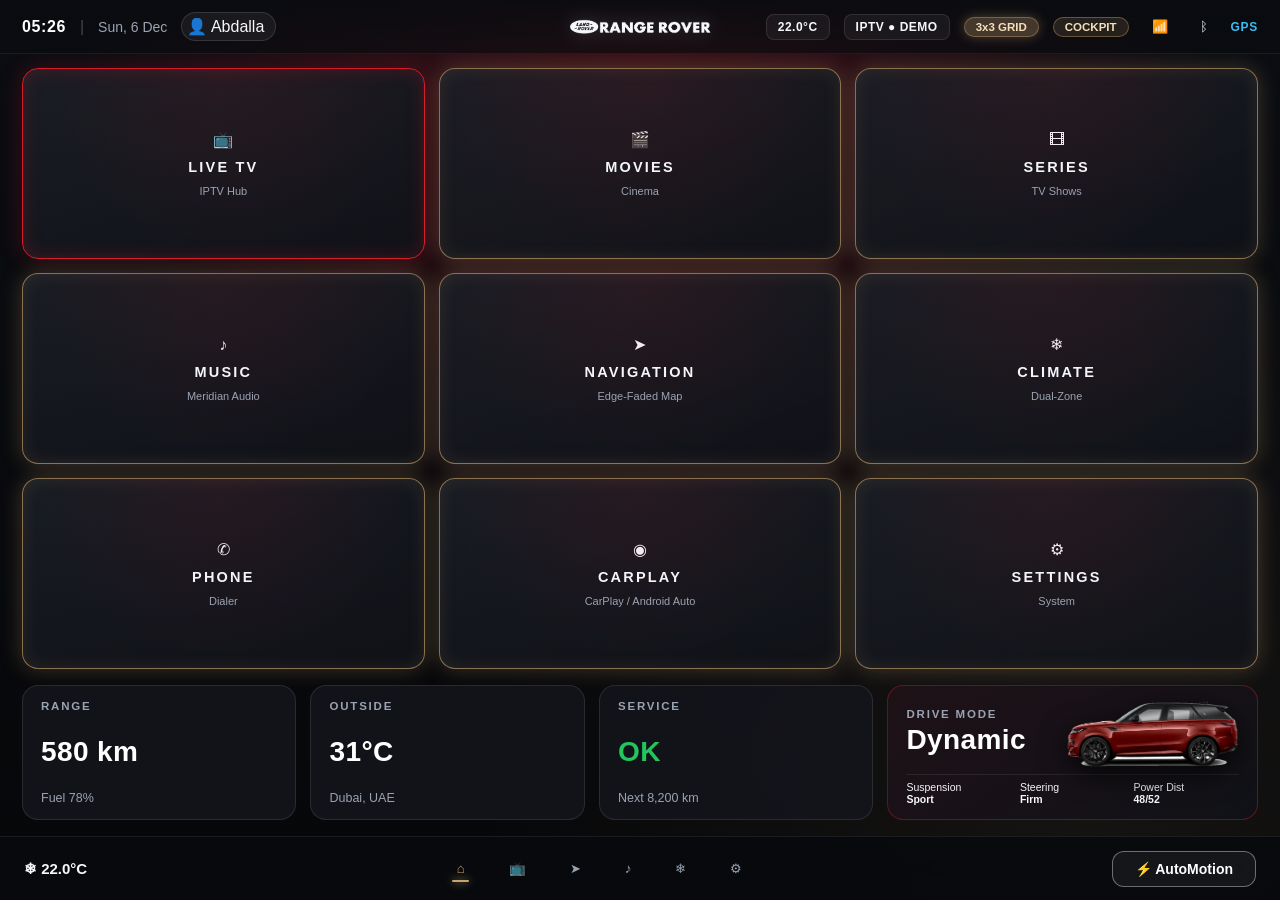
==== index.html @ dd63ff43 "Range Rover Pivi Pro Launcher v1.0.0" ====
<!DOCTYPE html>
<html lang="en"><head>
<meta charset="utf-8"><meta name="viewport" content="width=device-width,initial-scale=1,maximum-scale=1,user-scalable=no,viewport-fit=cover">
<meta name="google" content="notranslate"><title>Range Rover Pivi Pro</title>
<link rel="stylesheet" href="libs/leaflet.css"><link rel="stylesheet" href="styles.css">
<style>
.seat-wrap{position:relative;width:200px;height:240px;margin:auto}.seat-zone{position:absolute;border-radius:14px;background:rgba(255,255,255,.06);border:1px solid rgba(255,255,255,.15);cursor:pointer;transition:.3s}
.seat-zone.on{background:var(--accent-soft);box-shadow:0 0 18px var(--accent-glow);animation:pulse 1.2s infinite}@keyframes pulse{50%{opacity:.55}}
.susp-car{transition:transform 1.2s cubic-bezier(.3,1.4,.5,1)}.flow-line{stroke-dasharray:8 6;animation:flow 1s linear infinite}@keyframes flow{to{stroke-dashoffset:-28}}
.toast{position:fixed;left:50%;top:64px;transform:translateX(-50%);background:var(--bg-panel);border:1px solid var(--accent);padding:10px 18px;border-radius:14px;z-index:99;opacity:0;transition:.3s;pointer-events:none}.toast.show{opacity:1}
.app-grid{display:grid;grid-template-columns:repeat(auto-fill,minmax(84px,1fr));gap:10px}.mini-row{display:flex;gap:10px;flex-wrap:wrap;margin:10px 0}
.floor{display:grid;grid-template-columns:1fr 1fr;gap:6px}.floor div{border:1px solid var(--glass-border);border-radius:10px;padding:10px;font-size:13px}
.leaflet-tile-pane{filter:invert(1) hue-rotate(180deg) brightness(.85) contrast(.9) saturate(.4)}#speedo{width:100%;max-width:230px;height:auto;display:block;margin:auto}#rpm{width:120px;height:120px;display:block;margin:6px auto}
</style></head>
<body class="layout-grid" translate="no">
<div class="pivi-shell">
 <header class="top-statusbar">
  <div class="status-left"><span class="status-clock" id="clock">--:--</span><span class="status-divider">|</span><span class="status-date" id="date"></span><span class="driver-pill">👤 Abdalla</span></div>
  <div class="status-center-brand" id="brandSwitch" title="Tap to switch logo"><img class="brand-wordmark-img" id="brandImg" src="assets/range-rover-wordmark.png" alt="Range Rover"></div>
  <div class="status-right">
   <span class="status-chip" id="cabinTemp">22.0°C</span><span class="status-chip" id="iptvPill">IPTV ● DEMO</span>
   <button class="cmd-pill-btn active" data-layout="grid">3x3 GRID</button><button class="cmd-pill-btn" data-layout="cockpit">COCKPIT</button>
   <button class="status-icon-btn" id="sbWifi" title="Wi-Fi">📶</button><button class="status-icon-btn" id="sbBt" title="Bluetooth">ᛒ</button><span class="gps-badge">GPS</span>
  </div>
 </header>
 <div class="main-workspace">
  <nav class="cockpit-sidebar">
   <button class="side-nav-btn active" data-go="home">⌂<br>Home</button><button class="side-nav-btn" data-go="iptv">📺<br>Live TV</button><button class="side-nav-btn" data-go="movies">🎬<br>Movies</button><button class="side-nav-btn" data-go="series">🎞<br>Series</button><button class="side-nav-btn" data-go="music">♪<br>Music</button><button class="side-nav-btn" data-go="nav">➤<br>Navigate</button><button class="side-nav-btn" data-go="vehicle">❄<br>Vehicle</button><button class="side-nav-btn" data-go="connectivity">⇄<br>Connect</button><button class="side-nav-btn" data-go="settings">⚙<br>Settings</button>
  </nav>
  <main class="screen-stage">
<!-- HOME -->
<section class="pivi-screen active" id="screen-home">
 <div class="home-grid-3x3">
  <div class="pivi-tile tile-glow tile-crimson-glow" data-go="iptv"><div class="tile-icon">📺</div><div class="tile-label">LIVE TV</div><div class="tile-sub">IPTV Hub</div></div>
  <div class="pivi-tile tile-glow" data-go="movies"><div class="tile-icon">🎬</div><div class="tile-label">MOVIES</div><div class="tile-sub">Cinema</div></div>
  <div class="pivi-tile tile-glow" data-go="series"><div class="tile-icon">🎞</div><div class="tile-label">SERIES</div><div class="tile-sub">TV Shows</div></div>
  <div class="pivi-tile tile-glow" data-go="music"><div class="tile-icon">♪</div><div class="tile-label">MUSIC</div><div class="tile-sub">Meridian Audio</div></div>
  <div class="pivi-tile tile-glow" data-go="nav"><div class="tile-icon">➤</div><div class="tile-label">NAVIGATION</div><div class="tile-sub">Edge-Faded Map</div></div>
  <div class="pivi-tile tile-glow" data-go="vehicle"><div class="tile-icon">❄</div><div class="tile-label">CLIMATE</div><div class="tile-sub">Dual-Zone</div></div>
  <div class="pivi-tile tile-glow" data-act="dialer"><div class="tile-icon">✆</div><div class="tile-label">PHONE</div><div class="tile-sub">Dialer</div></div>
  <div class="pivi-tile tile-glow" data-go="connectivity"><div class="tile-icon">◉</div><div class="tile-label">CARPLAY</div><div class="tile-sub">CarPlay / Android Auto</div></div>
  <div class="pivi-tile tile-glow" data-go="settings"><div class="tile-icon">⚙</div><div class="tile-label">SETTINGS</div><div class="tile-sub">System</div></div>
 </div>
 <div class="home-cockpit-hero">
  <div class="hero-banner-card"><img class="hero-backdrop-img" src="assets/hero-dubai-rr.png" alt=""><div class="hero-greeting-box"><div class="hero-greeting-title" id="greet">Good evening, Abdalla</div><div class="hero-greeting-sub">Range Rover Sport · All systems nominal</div></div><img class="hero-transparent-car" src="assets/range-rover-sport-red.png" alt=""></div>
  <div class="cockpit-quick-row">
   <div class="quick-action-card" data-go="nav"><span class="quick-action-icon">➤</span> Navigate Home</div>
   <div class="quick-action-card" data-go="iptv"><span class="quick-action-icon">📺</span> Live TV</div>
   <div class="quick-action-card" data-go="music"><span class="quick-action-icon">♪</span> Music</div>
   <div class="quick-action-card" id="wfOpen2"><span class="quick-action-icon">⚡</span> AutoMotion</div>
  </div>
 </div>
 <div class="telemetry-row-4">
  <div class="telemetry-card"><div class="tele-header">RANGE</div><div class="tele-main-val">580 km</div><div class="tele-sub">Fuel 78%</div></div>
  <div class="telemetry-card"><div class="tele-header">OUTSIDE</div><div class="tele-main-val">31°C</div><div class="tele-sub">Dubai, UAE</div></div>
  <div class="telemetry-card"><div class="tele-header">SERVICE</div><div class="tele-main-val" style="color:var(--green-ok)">OK</div><div class="tele-sub">Next 8,200 km</div></div>
  <div class="telemetry-card dynamic-car-card"><div class="dynamic-card-top"><div><div class="tele-header">DRIVE MODE</div><div class="tele-main-val">Dynamic</div></div><img class="dynamic-car-img" src="assets/range-rover-sport-side.png" alt=""></div>
   <div class="dynamic-metrics-grid"><div class="dyn-metric-col">Suspension<br><b>Sport</b></div><div class="dyn-metric-col">Steering<br><b>Firm</b></div><div class="dyn-metric-col">Power Dist<br><b>48/52</b></div></div></div>
 </div>
</section>
<!-- IPTV -->
<section class="pivi-screen" id="screen-iptv">
 <div class="screen-header-bar"><div class="screen-title-group"><div class="screen-title">Range Rover IPTV & Media Hub</div></div>
  <div class="command-actions"><div class="pill-tabs" id="catTabs"><button class="pill-tab active" data-cat="all">All</button><button class="pill-tab" data-cat="news">News</button><button class="pill-tab" data-cat="sports">Sports</button><button class="pill-tab" data-cat="docs">Documentary</button></div>
  <button class="pill-tab" id="quadBtn">Quad 4-Split</button><button class="pivi-btn-primary" id="xtOpen">Connect Xtream / M3U Subscription</button></div></div>
 <div class="iptv-layout">
  <div class="iptv-player-stage"><video class="iptv-video-el" id="mainVideo" playsinline muted autoplay></video>
   <div class="iptv-overlay-top"><span class="live-red-badge">LIVE</span> <span id="nowCh">—</span></div><div class="iptv-overlay-bottom" id="nowSub">Select a channel</div>
   <div class="iptv-quad-grid" id="quad"></div></div>
  <div class="iptv-channel-list" id="chList"></div>
 </div>
</section>
<!-- MOVIES -->
<section class="pivi-screen" id="screen-movies">
 <div class="screen-header-bar"><div class="screen-title">Movies & Interactive Cinema</div></div>
 <div class="cinema-panel"><div class="cinema-panel-title">Cabin Cinema Modes</div><div class="cinema-toggle-pair">
  <button class="cinema-mode-btn" data-cm="theater">Theater Mode</button><button class="cinema-mode-btn" data-cm="dual">Dual Screen</button><button class="cinema-mode-btn" data-cm="atmos">Dolby Atmos - Immersive</button><button class="cinema-mode-btn" data-cm="hall">Concert Hall</button></div></div>
 <div class="movies-poster-row" id="moviesRow"></div>
 <div class="cinema-controls-bar" id="vodBar">Select a title — your subscription VOD appears here after connecting.</div>
</section>
<!-- SERIES -->
<section class="pivi-screen" id="screen-series">
 <div class="screen-header-bar"><div class="screen-title">Series / TV Shows</div></div>
 <div class="series-grid-layout"><div class="series-hero-banner" id="seriesHero" style="background-image:url(assets/series-tlou.jpg)"><div class="series-hero-content"><h2 id="seriesTitle">The Last of Us</h2><div class="mini-row"><button class="pill-tab active" data-sr="tlou">The Last of Us</button><button class="pill-tab" data-sr="frontier">The Frontier</button></div></div></div>
 <div class="episode-list-card" id="epList"></div></div>
</section>
<!-- MUSIC -->
<section class="pivi-screen" id="screen-music">
 <div class="screen-header-bar"><div class="screen-title">Pivi Pro Music · Meridian Signature Sound</div></div>
 <div class="music-layout"><div class="music-nowplaying-card"><div class="np-top"><img class="np-album-cover" id="npArt" src="assets/album-horizon.jpg" alt=""><div><h3 id="npTitle">Desert Horizon</h3><div class="tile-sub" id="npArtist">Pivi Synth Ensemble</div></div></div>
  <canvas class="waveform-canvas" id="wave" width="600" height="110"></canvas>
  <div class="music-transport-row"><button class="transport-btn" id="mPrev">⏮</button><button class="transport-btn play-main" id="mPlay">▶</button><button class="transport-btn" id="mNext">⏭</button></div></div>
  <div id="playlist"></div></div>
</section>
<!-- NAV -->
<section class="pivi-screen" id="screen-nav">
 <div class="nav-cockpit-stage">
  <div class="ether-map-wrapper"><div id="piviMapContainer"></div></div>
  <div class="rr-speedo-cluster"><div class="speedo-dial-card"><div class="speedo-svg-wrap"><canvas id="speedo" width="300" height="300"></canvas>
   <div class="speedo-center-readout"><div class="speedo-kmh-num" id="kmh">0</div><div class="speedo-kmh-unit">km/h</div><div class="speedo-gear-pill" id="gear">P</div></div></div>
   <canvas id="rpm" width="180" height="180"></canvas>
   <div class="street-limit-row"><div class="speed-limit-sign" id="limit">120</div><button class="pivi-btn-primary" id="demoDrive">Demo Drive 0–140</button><button class="pill-tab" id="gpsDrive">Live GPS</button></div></div></div>
  <div class="nav-hud-right"><div class="nav-turn-card"><h2>↗ EXIT 12</h2><div class="tele-main-val" id="turnDist">300 m</div><div class="tile-sub">Sheikh Zayed Rd → Al Khail</div></div>
   <div class="turn-step-row">⬆ 2.4 km · E11</div><div class="turn-step-row">↱ 6.1 km · Downtown</div><div class="turn-step-row">⚑ ETA <b id="eta">18 min</b></div><button class="pivi-btn-primary" id="aiRoute">AI Route Calc</button></div>
 </div>
</section>
<!-- VEHICLE -->
<section class="pivi-screen" id="screen-vehicle">
 <div class="screen-header-bar"><div class="screen-title">Climate · Seats · Suspension</div></div>
 <div class="vehicle-control-grid">
  <div class="rotary-dials-row"><div class="rotary-dial-box"><div class="metallic-bezel-dial" data-zone="L"><div class="dial-temp-readout" id="tL">22.0°C</div></div>Driver</div>
   <div class="rotary-dial-box"><div class="metallic-bezel-dial" data-zone="R"><div class="dial-temp-readout" id="tR">22.0°C</div></div>Passenger</div></div>
  <div class="climate-seat-col"><b>3D Seat Massage & Ventilation</b><div class="seat-wrap" id="seat">
   <div class="seat-zone" data-z="Headrest" style="left:70px;top:0;width:60px;height:34px"></div><div class="seat-zone" data-z="Upper Back" style="left:40px;top:42px;width:120px;height:56px"></div>
   <div class="seat-zone" data-z="Lumbar" style="left:40px;top:104px;width:120px;height:44px"></div><div class="seat-zone" data-z="Cushion" style="left:30px;top:156px;width:140px;height:44px"></div><div class="seat-zone" data-z="Thigh" style="left:30px;top:206px;width:140px;height:30px"></div></div><div class="tile-sub" id="seatInfo">Tap a zone</div></div>
  <div class="vehicle-hero-showcase"><b>Air Suspension</b><img class="vehicle-showcase-img susp-car" id="suspCar" src="assets/range-rover-sport-side.png" alt="">
   <div class="mini-row"><button class="pill-tab" data-h="-14">Access −50mm</button><button class="pill-tab active" data-h="0">Normal</button><button class="pill-tab" data-h="16">Off-Road +75mm</button></div></div>
  <div class="vehicle-status-stage"><b>Chassis X-Ray · Energy Flow</b><svg viewBox="0 0 300 140" width="100%"><rect x="40" y="30" width="220" height="80" rx="30" fill="none" stroke="#666"/>
   <circle cx="80" cy="30" r="14" fill="#222" stroke="#888"/><circle cx="220" cy="30" r="14" fill="#222" stroke="#888"/><circle cx="80" cy="110" r="14" fill="#222" stroke="#888"/><circle cx="220" cy="110" r="14" fill="#222" stroke="#888"/>
   <rect x="130" y="55" width="40" height="30" fill="var(--accent-soft)" stroke="var(--accent)"/><path class="flow-line" d="M150 55V30H80M150 55V30H220M150 85v25H80M150 85v25h70" stroke="var(--accent)" fill="none" stroke-width="2"/></svg></div>
 </div>
</section>
<!-- CONNECTIVITY -->
<section class="pivi-screen" id="screen-connectivity">
 <div class="screen-header-bar"><div class="screen-title">Connectivity · CarPlay · V2X</div></div>
 <div class="mini-row"><button class="pivi-btn-primary" data-act="wifi">Wi-Fi Settings</button><button class="pivi-btn-primary" data-act="bt">Bluetooth</button><button class="pivi-btn-primary" data-act="hotspot">Hotspot</button><button class="pivi-btn-primary" data-act="dialer">Phone Dialer</button></div>
 <div class="conn-v2x-grid">
  <div class="cockpit-weather-card"><b>Apple CarPlay / Android Auto</b><div class="carplay-apps-grid">
   <div class="cp-app-tile" data-act="carplay"><div class="cp-app-icon">▶</div>Android Auto</div><div class="cp-app-tile" data-go="music"><div class="cp-app-icon">♪</div>Music</div><div class="cp-app-tile" data-go="nav"><div class="cp-app-icon">➤</div>Maps</div><div class="cp-app-tile" data-act="dialer"><div class="cp-app-icon">✆</div>Phone</div></div></div>
  <div class="cockpit-weather-card"><b>V2X & Smart Home</b><div class="floor"><div>Living · Home AC: 22°C</div><div id="gateTxt">Smart Gate: Closed</div><div>Garage · Lights Off</div><div>Security · Armed</div></div>
   <button class="pill-tab" id="gateBtn">Toggle Gate</button><img src="assets/smart-gate-cam.jpg" style="width:100%;border-radius:10px;margin-top:8px" alt="Gate camera"></div>
  <div class="cockpit-weather-card"><b>Installed Android Apps</b><div class="app-grid" id="apps"></div></div>
 </div>
</section>
<!-- SETTINGS -->
<section class="pivi-screen" id="screen-settings">
 <div class="settings-master-grid"><div class="settings-nav-list"><button class="settings-tab-btn active">Display</button><button class="settings-tab-btn">Sound</button><button class="settings-tab-btn">System</button></div>
  <div class="settings-center-panel">
   <label>Brightness <input type="range" id="bright" min="40" max="100" value="100"></label>
   <div class="mini-row"><b>Theme</b><button class="pill-tab active" data-theme="">Crimson Red</button><button class="pill-tab" data-theme="theme-blue">Ice Blue</button><button class="pill-tab" data-theme="theme-gold">SV Champagne Gold</button></div>
   <div class="mini-row"><b>Layout</b><button class="pill-tab" data-layout="grid">3x3 Grid</button><button class="pill-tab" data-layout="cockpit">Cockpit</button></div>
   <div class="mini-row"><label><input type="checkbox" id="chimesOn" checked> Audio Chimes</label><button class="pill-tab" id="testChime">Test Chime</button></div>
   <div class="mini-row"><button class="pivi-btn-primary" data-act="home">Set as Default Home Launcher</button><button class="pill-tab" data-act="system">Android Settings</button></div>
  </div>
  <div class="settings-profile-card"><img class="profile-avatar-large" src="assets/abdalla-avatar.png" alt=""><h3>Abdalla Abbadi</h3><div class="tile-sub">Owner & Official Range Rover Systems Development Partner</div><a href="mailto:connect@3bbadi.com" style="color:var(--gold)">connect@3bbadi.com</a><div class="tile-sub">© 2026 Abdalla Abbadi · v1.0.0</div></div>
 </div>
</section>
  </main>
 </div>
 <footer class="bottom-global-dock">
  <div class="dock-temp-left" id="dockTemp">❄ 22.0°C</div>
  <div class="dock-icons-center"><button class="dock-item active" data-go="home">⌂</button><button class="dock-item" data-go="iptv">📺</button><button class="dock-item" data-go="nav">➤</button><button class="dock-item" data-go="music">♪</button><button class="dock-item" data-go="vehicle">❄</button><button class="dock-item" data-go="settings">⚙</button></div>
  <button class="dock-automotion-btn" id="wfOpen">⚡ AutoMotion</button>
 </footer>
 <div class="workflows-popover" id="wf"><div class="wf-card-inner"><div class="wf-header">Automated Workflows</div>
  <div class="wf-routine-title"><button class="pill-tab" data-wf="commute">▶ Commute Routine</button><button class="pill-tab" data-wf="arrival">▶ Arrival Home V2X</button><button class="pill-tab" data-wf="cinema">▶ Cinema Theater Mode</button></div><div id="wfSteps"></div></div></div>
 <div class="command-banner" id="cmdBanner" style="display:none"><span class="command-dot"></span><span class="command-text" id="cmdText"></span></div>
 <div class="pivi-modal-backdrop" id="xtModal"><div class="pivi-modal-card"><h3>Connect Xtream / M3U Subscription</h3>
  <input class="pivi-input" id="xtUrl" placeholder="Server URL (e.g. *.example.com)"><input class="pivi-input" id="xtUser" placeholder="Username" autocomplete="off"><input class="pivi-input" id="xtPass" type="password" placeholder="Password" autocomplete="off">
  <input class="pivi-input" id="xtM3u" placeholder="…or M3U playlist URL"><div class="tile-sub" id="xtStatus"></div>
  <div class="mini-row"><button class="pivi-btn-primary" id="xtGo">Connect</button><button class="pill-tab" id="xtClose">Cancel</button></div></div></div>
 <div class="toast" id="toast"></div>
</div>
<script src="libs/hls.min.js"></script><script src="libs/mpegts.js"></script><script src="libs/leaflet.js"></script><script src="app.js"></script>
</body></html>
---- libs/leaflet.css ----
/* required styles */

.leaflet-pane,
.leaflet-tile,
.leaflet-marker-icon,
.leaflet-marker-shadow,
.leaflet-tile-container,
.leaflet-pane > svg,
.leaflet-pane > canvas,
.leaflet-zoom-box,
.leaflet-image-layer,
.leaflet-layer {
	position: absolute;
	left: 0;
	top: 0;
	}
.leaflet-container {
	overflow: hidden;
	}
.leaflet-tile,
.leaflet-marker-icon,
.leaflet-marker-shadow {
	-webkit-user-select: none;
	   -moz-user-select: none;
	        user-select: none;
	  -webkit-user-drag: none;
	}
/* Prevents IE11 from highlighting tiles in blue */
.leaflet-tile::selection {
	background: transparent;
}
/* Safari renders non-retina tile on retina better with this, but Chrome is worse */
.leaflet-safari .leaflet-tile {
	image-rendering: -webkit-optimize-contrast;
	}
/* hack that prevents hw layers "stretching" when loading new tiles */
.leaflet-safari .leaflet-tile-container {
	width: 1600px;
	height: 1600px;
	-webkit-transform-origin: 0 0;
	}
.leaflet-marker-icon,
.leaflet-marker-shadow {
	display: block;
	}
/* .leaflet-container svg: reset svg max-width decleration shipped in Joomla! (joomla.org) 3.x */
/* .leaflet-container img: map is broken in FF if you have max-width: 100% on tiles */
.leaflet-container .leaflet-overlay-pane svg {
	max-width: none !important;
	max-height: none !important;
	}
.leaflet-container .leaflet-marker-pane img,
.leaflet-container .leaflet-shadow-pane img,
.leaflet-container .leaflet-tile-pane img,
.leaflet-container img.leaflet-image-layer,
.leaflet-container .leaflet-tile {
	max-width: none !important;
	max-height: none !important;
	width: auto;
	padding: 0;
	}

.leaflet-container img.leaflet-tile {
	/* See: https://bugs.chromium.org/p/chromium/issues/detail?id=600120 */
	mix-blend-mode: plus-lighter;
}

.leaflet-container.leaflet-touch-zoom {
	-ms-touch-action: pan-x pan-y;
	touch-action: pan-x pan-y;
	}
.leaflet-container.leaflet-touch-drag {
	-ms-touch-action: pinch-zoom;
	/* Fallback for FF which doesn't support pinch-zoom */
	touch-action: none;
	touch-action: pinch-zoom;
}
.leaflet-container.leaflet-touch-drag.leaflet-touch-zoom {
	-ms-touch-action: none;
	touch-action: none;
}
.leaflet-container {
	-webkit-tap-highlight-color: transparent;
}
.leaflet-container a {
	-webkit-tap-highlight-color: rgba(51, 181, 229, 0.4);
}
.leaflet-tile {
	filter: inherit;
	visibility: hidden;
	}
.leaflet-tile-loaded {
	visibility: inherit;
	}
.leaflet-zoom-box {
	width: 0;
	height: 0;
	-moz-box-sizing: border-box;
	     box-sizing: border-box;
	z-index: 800;
	}
/* workaround for https://bugzilla.mozilla.org/show_bug.cgi?id=888319 */
.leaflet-overlay-pane svg {
	-moz-user-select: none;
	}

.leaflet-pane         { z-index: 400; }

.leaflet-tile-pane    { z-index: 200; }
.leaflet-overlay-pane { z-index: 400; }
.leaflet-shadow-pane  { z-index: 500; }
.leaflet-marker-pane  { z-index: 600; }
.leaflet-tooltip-pane   { z-index: 650; }
.leaflet-popup-pane   { z-index: 700; }

.leaflet-map-pane canvas { z-index: 100; }
.leaflet-map-pane svg    { z-index: 200; }

.leaflet-vml-shape {
	width: 1px;
	height: 1px;
	}
.lvml {
	behavior: url(#default#VML);
	display: inline-block;
	position: absolute;
	}


/* control positioning */

.leaflet-control {
	position: relative;
	z-index: 800;
	pointer-events: visiblePainted; /* IE 9-10 doesn't have auto */
	pointer-events: auto;
	}
.leaflet-top,
.leaflet-bottom {
	position: absolute;
	z-index: 1000;
	pointer-events: none;
	}
.leaflet-top {
	top: 0;
	}
.leaflet-right {
	right: 0;
	}
.leaflet-bottom {
	bottom: 0;
	}
.leaflet-left {
	left: 0;
	}
.leaflet-control {
	float: left;
	clear: both;
	}
.leaflet-right .leaflet-control {
	float: right;
	}
.leaflet-top .leaflet-control {
	margin-top: 10px;
	}
.leaflet-bottom .leaflet-control {
	margin-bottom: 10px;
	}
.leaflet-left .leaflet-control {
	margin-left: 10px;
	}
.leaflet-right .leaflet-control {
	margin-right: 10px;
	}


/* zoom and fade animations */

.leaflet-fade-anim .leaflet-popup {
	opacity: 0;
	-webkit-transition: opacity 0.2s linear;
	   -moz-transition: opacity 0.2s linear;
	        transition: opacity 0.2s linear;
	}
.leaflet-fade-anim .leaflet-map-pane .leaflet-popup {
	opacity: 1;
	}
.leaflet-zoom-animated {
	-webkit-transform-origin: 0 0;
	    -ms-transform-origin: 0 0;
	        transform-origin: 0 0;
	}
svg.leaflet-zoom-animated {
	will-change: transform;
}

.leaflet-zoom-anim .leaflet-zoom-animated {
	-webkit-transition: -webkit-transform 0.25s cubic-bezier(0,0,0.25,1);
	   -moz-transition:    -moz-transform 0.25s cubic-bezier(0,0,0.25,1);
	        transition:         transform 0.25s cubic-bezier(0,0,0.25,1);
	}
.leaflet-zoom-anim .leaflet-tile,
.leaflet-pan-anim .leaflet-tile {
	-webkit-transition: none;
	   -moz-transition: none;
	        transition: none;
	}

.leaflet-zoom-anim .leaflet-zoom-hide {
	visibility: hidden;
	}


/* cursors */

.leaflet-interactive {
	cursor: pointer;
	}
.leaflet-grab {
	cursor: -webkit-grab;
	cursor:    -moz-grab;
	cursor:         grab;
	}
.leaflet-crosshair,
.leaflet-crosshair .leaflet-interactive {
	cursor: crosshair;
	}
.leaflet-popup-pane,
.leaflet-control {
	cursor: auto;
	}
.leaflet-dragging .leaflet-grab,
.leaflet-dragging .leaflet-grab .leaflet-interactive,
.leaflet-dragging .leaflet-marker-draggable {
	cursor: move;
	cursor: -webkit-grabbing;
	cursor:    -moz-grabbing;
	cursor:         grabbing;
	}

/* marker & overlays interactivity */
.leaflet-marker-icon,
.leaflet-marker-shadow,
.leaflet-image-layer,
.leaflet-pane > svg path,
.leaflet-tile-container {
	pointer-events: none;
	}

.leaflet-marker-icon.leaflet-interactive,
.leaflet-image-layer.leaflet-interactive,
.leaflet-pane > svg path.leaflet-interactive,
svg.leaflet-image-layer.leaflet-interactive path {
	pointer-events: visiblePainted; /* IE 9-10 doesn't have auto */
	pointer-events: auto;
	}

/* visual tweaks */

.leaflet-container {
	background: #ddd;
	outline-offset: 1px;
	}
.leaflet-container a {
	color: #0078A8;
	}
.leaflet-zoom-box {
	border: 2px dotted #38f;
	background: rgba(255,255,255,0.5);
	}


/* general typography */
.leaflet-container {
	font-family: "Helvetica Neue", Arial, Helvetica, sans-serif;
	font-size: 12px;
	font-size: 0.75rem;
	line-height: 1.5;
	}


/* general toolbar styles */

.leaflet-bar {
	box-shadow: 0 1px 5px rgba(0,0,0,0.65);
	border-radius: 4px;
	}
.leaflet-bar a {
	background-color: #fff;
	border-bottom: 1px solid #ccc;
	width: 26px;
	height: 26px;
	line-height: 26px;
	display: block;
	text-align: center;
	text-decoration: none;
	color: black;
	}
.leaflet-bar a,
.leaflet-control-layers-toggle {
	background-position: 50% 50%;
	background-repeat: no-repeat;
	display: block;
	}
.leaflet-bar a:hover,
.leaflet-bar a:focus {
	background-color: #f4f4f4;
	}
.leaflet-bar a:first-child {
	border-top-left-radius: 4px;
	border-top-right-radius: 4px;
	}
.leaflet-bar a:last-child {
	border-bottom-left-radius: 4px;
	border-bottom-right-radius: 4px;
	border-bottom: none;
	}
.leaflet-bar a.leaflet-disabled {
	cursor: default;
	background-color: #f4f4f4;
	color: #bbb;
	}

.leaflet-touch .leaflet-bar a {
	width: 30px;
	height: 30px;
	line-height: 30px;
	}
.leaflet-touch .leaflet-bar a:first-child {
	border-top-left-radius: 2px;
	border-top-right-radius: 2px;
	}
.leaflet-touch .leaflet-bar a:last-child {
	border-bottom-left-radius: 2px;
	border-bottom-right-radius: 2px;
	}

/* zoom control */

.leaflet-control-zoom-in,
.leaflet-control-zoom-out {
	font: bold 18px 'Lucida Console', Monaco, monospace;
	text-indent: 1px;
	}

.leaflet-touch .leaflet-control-zoom-in, .leaflet-touch .leaflet-control-zoom-out  {
	font-size: 22px;
	}


/* layers control */

.leaflet-control-layers {
	box-shadow: 0 1px 5px rgba(0,0,0,0.4);
	background: #fff;
	border-radius: 5px;
	}
.leaflet-control-layers-toggle {
	background-image: url(images/layers.png);
	width: 36px;
	height: 36px;
	}
.leaflet-retina .leaflet-control-layers-toggle {
	background-image: url(images/layers-2x.png);
	background-size: 26px 26px;
	}
.leaflet-touch .leaflet-control-layers-toggle {
	width: 44px;
	height: 44px;
	}
.leaflet-control-layers .leaflet-control-layers-list,
.leaflet-control-layers-expanded .leaflet-control-layers-toggle {
	display: none;
	}
.leaflet-control-layers-expanded .leaflet-control-layers-list {
	display: block;
	position: relative;
	}
.leaflet-control-layers-expanded {
	padding: 6px 10px 6px 6px;
	color: #333;
	background: #fff;
	}
.leaflet-control-layers-scrollbar {
	overflow-y: scroll;
	overflow-x: hidden;
	padding-right: 5px;
	}
.leaflet-control-layers-selector {
	margin-top: 2px;
	position: relative;
	top: 1px;
	}
.leaflet-control-layers label {
	display: block;
	font-size: 13px;
	font-size: 1.08333em;
	}
.leaflet-control-layers-separator {
	height: 0;
	border-top: 1px solid #ddd;
	margin: 5px -10px 5px -6px;
	}

/* Default icon URLs */
.leaflet-default-icon-path { /* used only in path-guessing heuristic, see L.Icon.Default */
	background-image: url(images/marker-icon.png);
	}


/* attribution and scale controls */

.leaflet-container .leaflet-control-attribution {
	background: #fff;
	background: rgba(255, 255, 255, 0.8);
	margin: 0;
	}
.leaflet-control-attribution,
.leaflet-control-scale-line {
	padding: 0 5px;
	color: #333;
	line-height: 1.4;
	}
.leaflet-control-attribution a {
	text-decoration: none;
	}
.leaflet-control-attribution a:hover,
.leaflet-control-attribution a:focus {
	text-decoration: underline;
	}
.leaflet-attribution-flag {
	display: inline !important;
	vertical-align: baseline !important;
	width: 1em;
	height: 0.6669em;
	}
.leaflet-left .leaflet-control-scale {
	margin-left: 5px;
	}
.leaflet-bottom .leaflet-control-scale {
	margin-bottom: 5px;
	}
.leaflet-control-scale-line {
	border: 2px solid #777;
	border-top: none;
	line-height: 1.1;
	padding: 2px 5px 1px;
	white-space: nowrap;
	-moz-box-sizing: border-box;
	     box-sizing: border-box;
	background: rgba(255, 255, 255, 0.8);
	text-shadow: 1px 1px #fff;
	}
.leaflet-control-scale-line:not(:first-child) {
	border-top: 2px solid #777;
	border-bottom: none;
	margin-top: -2px;
	}
.leaflet-control-scale-line:not(:first-child):not(:last-child) {
	border-bottom: 2px solid #777;
	}

.leaflet-touch .leaflet-control-attribution,
.leaflet-touch .leaflet-control-layers,
.leaflet-touch .leaflet-bar {
	box-shadow: none;
	}
.leaflet-touch .leaflet-control-layers,
.leaflet-touch .leaflet-bar {
	border: 2px solid rgba(0,0,0,0.2);
	background-clip: padding-box;
	}


/* popup */

.leaflet-popup {
	position: absolute;
	text-align: center;
	margin-bottom: 20px;
	}
.leaflet-popup-content-wrapper {
	padding: 1px;
	text-align: left;
	border-radius: 12px;
	}
.leaflet-popup-content {
	margin: 13px 24px 13px 20px;
	line-height: 1.3;
	font-size: 13px;
	font-size: 1.08333em;
	min-height: 1px;
	}
.leaflet-popup-content p {
	margin: 17px 0;
	margin: 1.3em 0;
	}
.leaflet-popup-tip-container {
	width: 40px;
	height: 20px;
	position: absolute;
	left: 50%;
	margin-top: -1px;
	margin-left: -20px;
	overflow: hidden;
	pointer-events: none;
	}
.leaflet-popup-tip {
	width: 17px;
	height: 17px;
	padding: 1px;

	margin: -10px auto 0;
	pointer-events: auto;

	-webkit-transform: rotate(45deg);
	   -moz-transform: rotate(45deg);
	    -ms-transform: rotate(45deg);
	        transform: rotate(45deg);
	}
.leaflet-popup-content-wrapper,
.leaflet-popup-tip {
	background: white;
	color: #333;
	box-shadow: 0 3px 14px rgba(0,0,0,0.4);
	}
.leaflet-container a.leaflet-popup-close-button {
	position: absolute;
	top: 0;
	right: 0;
	border: none;
	text-align: center;
	width: 24px;
	height: 24px;
	font: 16px/24px Tahoma, Verdana, sans-serif;
	color: #757575;
	text-decoration: none;
	background: transparent;
	}
.leaflet-container a.leaflet-popup-close-button:hover,
.leaflet-container a.leaflet-popup-close-button:focus {
	color: #585858;
	}
.leaflet-popup-scrolled {
	overflow: auto;
	}

.leaflet-oldie .leaflet-popup-content-wrapper {
	-ms-zoom: 1;
	}
.leaflet-oldie .leaflet-popup-tip {
	width: 24px;
	margin: 0 auto;

	-ms-filter: "progid:DXImageTransform.Microsoft.Matrix(M11=0.70710678, M12=0.70710678, M21=-0.70710678, M22=0.70710678)";
	filter: progid:DXImageTransform.Microsoft.Matrix(M11=0.70710678, M12=0.70710678, M21=-0.70710678, M22=0.70710678);
	}

.leaflet-oldie .leaflet-control-zoom,
.leaflet-oldie .leaflet-control-layers,
.leaflet-oldie .leaflet-popup-content-wrapper,
.leaflet-oldie .leaflet-popup-tip {
	border: 1px solid #999;
	}


/* div icon */

.leaflet-div-icon {
	background: #fff;
	border: 1px solid #666;
	}


/* Tooltip */
/* Base styles for the element that has a tooltip */
.leaflet-tooltip {
	position: absolute;
	padding: 6px;
	background-color: #fff;
	border: 1px solid #fff;
	border-radius: 3px;
	color: #222;
	white-space: nowrap;
	-webkit-user-select: none;
	-moz-user-select: none;
	-ms-user-select: none;
	user-select: none;
	pointer-events: none;
	box-shadow: 0 1px 3px rgba(0,0,0,0.4);
	}
.leaflet-tooltip.leaflet-interactive {
	cursor: pointer;
	pointer-events: auto;
	}
.leaflet-tooltip-top:before,
.leaflet-tooltip-bottom:before,
.leaflet-tooltip-left:before,
.leaflet-tooltip-right:before {
	position: absolute;
	pointer-events: none;
	border: 6px solid transparent;
	background: transparent;
	content: "";
	}

/* Directions */

.leaflet-tooltip-bottom {
	margin-top: 6px;
}
.leaflet-tooltip-top {
	margin-top: -6px;
}
.leaflet-tooltip-bottom:before,
.leaflet-tooltip-top:before {
	left: 50%;
	margin-left: -6px;
	}
.leaflet-tooltip-top:before {
	bottom: 0;
	margin-bottom: -12px;
	border-top-color: #fff;
	}
.leaflet-tooltip-bottom:before {
	top: 0;
	margin-top: -12px;
	margin-left: -6px;
	border-bottom-color: #fff;
	}
.leaflet-tooltip-left {
	margin-left: -6px;
}
.leaflet-tooltip-right {
	margin-left: 6px;
}
.leaflet-tooltip-left:before,
.leaflet-tooltip-right:before {
	top: 50%;
	margin-top: -6px;
	}
.leaflet-tooltip-left:before {
	right: 0;
	margin-right: -12px;
	border-left-color: #fff;
	}
.leaflet-tooltip-right:before {
	left: 0;
	margin-left: -12px;
	border-right-color: #fff;
	}

/* Printing */

@media print {
	/* Prevent printers from removing background-images of controls. */
	.leaflet-control {
		-webkit-print-color-adjust: exact;
		print-color-adjust: exact;
		}
	}
---- styles.css ----
:root {
  --bg-deep: #07080a;
  --bg-panel: rgba(18, 20, 26, 0.82);
  --bg-card: rgba(24, 27, 34, 0.78);
  --bg-card-hover: rgba(34, 38, 48, 0.88);
  --glass-border: rgba(255, 255, 255, 0.11);
  --glass-highlight: rgba(255, 255, 255, 0.22);
  --text-primary: #f5f7fa;
  --text-secondary: #9aa3b2;
  --text-muted: #646e7e;
  --accent: #d41c2c;
  --accent-soft: rgba(212, 28, 44, 0.24);
  --accent-glow: rgba(212, 28, 44, 0.55);
  --gold: #c8a46e;
  --gold-soft: rgba(200, 164, 110, 0.22);
  --green-ok: #22c55e;
  --blue-ice: #0ea5e9;
  --font-display: 'Outfit', 'Inter', -apple-system, BlinkMacSystemFont, 'Segoe UI', Roboto, sans-serif;
  --ui-brightness: 1;
}

body.theme-blue {
  --accent: #0ea5e9;
  --accent-soft: rgba(14, 165, 233, 0.24);
  --accent-glow: rgba(14, 165, 233, 0.55);
}

body.theme-gold {
  --accent: #c8a46e;
  --accent-soft: rgba(200, 164, 110, 0.25);
  --accent-glow: rgba(200, 164, 110, 0.58);
}

* {
  box-sizing: border-box;
  margin: 0;
  padding: 0;
  -webkit-tap-highlight-color: transparent;
  user-select: none;
}

html, body {
  width: 100%;
  height: 100%;
  overflow: hidden;
  background: var(--bg-deep);
  color: var(--text-primary);
  font-family: var(--font-display);
  -webkit-font-smoothing: antialiased;
  filter: brightness(var(--ui-brightness));
}

/* App Shell */
.pivi-shell {
  position: relative;
  width: 100vw;
  height: 100vh;
  display: flex;
  flex-direction: column;
  background:
    radial-gradient(circle at 50% 0%, var(--accent-soft) 0%, transparent 52%),
    radial-gradient(circle at 85% 90%, rgba(200, 164, 110, 0.08) 0%, transparent 45%),
    linear-gradient(180deg, #0b0d12 0%, #060709 100%);
  overflow: hidden;
  transform: translate3d(0, 0, 0);
}

/* Top Status Bar */
.top-statusbar {
  height: 54px;
  min-height: 54px;
  padding: 0 22px;
  display: flex;
  align-items: center;
  justify-content: space-between;
  background: linear-gradient(180deg, rgba(10, 12, 16, 0.95) 0%, rgba(10, 12, 16, 0.65) 100%);
  border-bottom: 1px solid rgba(255, 255, 255, 0.07);
  z-index: 40;
  backdrop-filter: blur(18px);
}

.status-left, .status-right {
  display: flex;
  align-items: center;
  gap: 14px;
  flex: 1;
}

.status-right {
  justify-content: flex-end;
}

.status-clock {
  font-size: 16px;
  font-weight: 600;
  letter-spacing: 0.6px;
  color: #ffffff;
}

.status-divider {
  color: rgba(255, 255, 255, 0.24);
}

.status-date {
  font-size: 14px;
  color: var(--text-secondary);
  font-weight: 500;
}

.driver-pill {
  display: inline-flex;
  align-items: center;
  gap: 8px;
  padding: 4px 11px 4px 5px;
  border-radius: 999px;
  background: rgba(255, 255, 255, 0.06);
  border: 1px solid rgba(255, 255, 255, 0.12);
  cursor: pointer;
  transition: all 0.2s ease;
}

.driver-pill:hover {
  border-color: var(--accent);
  background: var(--accent-soft);
}

.driver-pill img {
  width: 24px;
  height: 24px;
  border-radius: 50%;
  object-fit: cover;
}

.driver-pill span {
  font-size: 12px;
  font-weight: 600;
  letter-spacing: 0.4px;
}

/* Center Brand Logo in Top Bar - Transparent PNG, no background plate */
.status-center-brand {
  display: flex;
  align-items: center;
  justify-content: center;
  cursor: pointer;
  padding: 2px 12px;
  transition: transform 0.25s ease;
}

.status-center-brand:hover {
  transform: scale(1.04);
}

.brand-logo-img {
  height: 36px;
  width: auto;
  object-fit: contain;
  background: transparent !important;
  filter: drop-shadow(0 0 12px rgba(255, 255, 255, 0.22));
}

.brand-wordmark-img {
  height: 20px;
  width: auto;
  object-fit: contain;
  background: transparent !important;
  filter: drop-shadow(0 0 10px rgba(255, 255, 255, 0.2));
}

.rr-sport-svg-badge {
  height: 36px;
  width: auto;
  overflow: visible;
}

.status-chip {
  display: inline-flex;
  align-items: center;
  gap: 6px;
  padding: 5px 11px;
  border-radius: 8px;
  background: rgba(255, 255, 255, 0.05);
  border: 1px solid rgba(255, 255, 255, 0.1);
  color: var(--text-primary);
  font-size: 12px;
  font-weight: 600;
  letter-spacing: 0.5px;
  cursor: pointer;
  transition: all 0.18s ease;
}

.status-chip:hover, .status-chip.active {
  background: var(--accent-soft);
  border-color: var(--accent);
  box-shadow: 0 0 14px var(--accent-soft);
}

.status-icon-btn {
  display: inline-flex;
  align-items: center;
  justify-content: center;
  gap: 5px;
  padding: 5px 8px;
  border-radius: 8px;
  background: transparent;
  border: 1px solid transparent;
  color: var(--text-primary);
  font-size: 13px;
  cursor: pointer;
  transition: all 0.18s ease;
}

.status-icon-btn:hover {
  background: rgba(255, 255, 255, 0.08);
  border-color: rgba(255, 255, 255, 0.15);
}

.gps-badge {
  color: #38bdf8;
  font-weight: 700;
  font-size: 12px;
  letter-spacing: 0.7px;
}

/* Voice / Automotion Command Subbar */
.command-banner {
  height: 34px;
  min-height: 34px;
  padding: 0 22px;
  display: flex;
  align-items: center;
  justify-content: space-between;
  background: rgba(14, 16, 22, 0.78);
  border-bottom: 1px solid rgba(255, 255, 255, 0.05);
  font-size: 12.5px;
  color: var(--text-secondary);
  z-index: 35;
}

.command-text {
  display: flex;
  align-items: center;
  gap: 10px;
}

.command-dot {
  width: 8px;
  height: 8px;
  border-radius: 50%;
  background: var(--accent);
  box-shadow: 0 0 10px var(--accent);
  animation: pulseDot 2s infinite;
}

@keyframes pulseDot {
  0%, 100% { transform: scale(1); opacity: 1; }
  50% { transform: scale(1.35); opacity: 0.65; }
}

.command-actions {
  display: flex;
  align-items: center;
  gap: 10px;
}

.cmd-pill-btn {
  padding: 3px 11px;
  border-radius: 999px;
  background: rgba(200, 164, 110, 0.14);
  border: 1px solid rgba(200, 164, 110, 0.4);
  color: #f3dfb9;
  font-size: 11.5px;
  font-weight: 600;
  cursor: pointer;
  transition: all 0.2s ease;
}

.cmd-pill-btn:hover, .cmd-pill-btn.active {
  background: rgba(200, 164, 110, 0.3);
  box-shadow: 0 0 12px rgba(200, 164, 110, 0.35);
}

/* Main Body Area (Sidebar + Stage) */
.main-workspace {
  flex: 1;
  display: flex;
  min-height: 0;
  position: relative;
  overflow: hidden;
}

/* Left Vertical Cockpit Sidebar */
.cockpit-sidebar {
  width: 74px;
  min-width: 74px;
  background: rgba(10, 12, 17, 0.88);
  border-right: 1px solid rgba(255, 255, 255, 0.07);
  display: flex;
  flex-direction: column;
  align-items: center;
  padding: 10px 6px;
  gap: 6px;
  z-index: 30;
  backdrop-filter: blur(16px);
  transition: width 0.25s ease, transform 0.25s ease;
}

body.layout-grid .cockpit-sidebar {
  display: none;
}

.side-nav-btn {
  width: 58px;
  height: 54px;
  border-radius: 12px;
  border: 1px solid transparent;
  background: transparent;
  color: var(--text-secondary);
  display: flex;
  flex-direction: column;
  align-items: center;
  justify-content: center;
  gap: 4px;
  cursor: pointer;
  transition: all 0.2s ease;
}

.side-nav-btn svg {
  width: 20px;
  height: 20px;
  stroke: currentColor;
  fill: none;
  stroke-width: 1.8;
}

.side-nav-btn span {
  font-size: 9.5px;
  font-weight: 600;
  letter-spacing: 0.4px;
  text-transform: uppercase;
}

.side-nav-btn:hover {
  color: #ffffff;
  background: rgba(255, 255, 255, 0.06);
}

.side-nav-btn.active {
  color: #ffffff;
  background: linear-gradient(145deg, var(--accent), rgba(140, 15, 28, 0.85));
  border-color: rgba(255, 255, 255, 0.28);
  box-shadow: 0 4px 16px var(--accent-glow);
}

body.theme-blue .side-nav-btn.active {
  background: linear-gradient(145deg, #0ea5e9, #0369a1);
}

body.theme-gold .side-nav-btn.active {
  background: linear-gradient(145deg, #c8a46e, #856537);
}

/* Screen Viewport */
.screen-stage {
  flex: 1;
  position: relative;
  height: 100%;
  overflow-y: auto;
  overflow-x: hidden;
  padding: 16px 22px;
  display: flex;
  flex-direction: column;
}

.pivi-screen {
  display: none;
  flex: 1;
  flex-direction: column;
  gap: 14px;
  min-height: 0;
  animation: screenFade 0.24s cubic-bezier(0.22, 1, 0.36, 1);
}

.pivi-screen.active {
  display: flex;
}

@keyframes screenFade {
  from { opacity: 0; transform: translate3d(0, 8px, 0); }
  to { opacity: 1; transform: translate3d(0, 0, 0); }
}

/* SCREEN 1A: 3x3 Executive Grid */
.home-grid-3x3 {
  display: grid;
  grid-template-columns: repeat(3, 1fr);
  grid-template-rows: repeat(3, minmax(96px, 1fr));
  gap: 14px;
  flex: 1;
  min-height: 0;
}

body.layout-cockpit .home-grid-3x3 {
  display: none;
}

.pivi-tile {
  position: relative;
  border-radius: 16px;
  background: linear-gradient(160deg, rgba(28, 31, 39, 0.88) 0%, rgba(16, 18, 24, 0.94) 100%);
  border: 1px solid rgba(255, 255, 255, 0.09);
  display: flex;
  flex-direction: column;
  align-items: center;
  justify-content: center;
  gap: 10px;
  padding: 14px 18px;
  cursor: pointer;
  overflow: hidden;
  transition: all 0.24s cubic-bezier(0.22, 1, 0.36, 1);
  box-shadow: inset 0 1px 0 rgba(255, 255, 255, 0.08), 0 8px 24px rgba(0, 0, 0, 0.45);
}

.pivi-tile::before {
  content: '';
  position: absolute;
  inset: 0;
  background: radial-gradient(circle at 50% 0%, var(--accent-soft), transparent 70%);
  opacity: 0.35;
  transition: opacity 0.24s ease;
  pointer-events: none;
}

.pivi-tile:hover, .pivi-tile.tile-glow {
  border-color: rgba(200, 164, 110, 0.65);
  box-shadow: 0 0 22px rgba(200, 164, 110, 0.28), inset 0 0 18px rgba(200, 164, 110, 0.12);
  transform: translateY(-2px);
}

.pivi-tile.tile-crimson-glow {
  border-color: var(--accent);
  box-shadow: 0 0 24px var(--accent-soft), inset 0 0 18px var(--accent-soft);
}

.pivi-tile svg.tile-icon {
  width: 34px;
  height: 34px;
  stroke: #f3f5f8;
  fill: none;
  stroke-width: 1.7;
  z-index: 2;
}

.pivi-tile .tile-label {
  font-size: 14.5px;
  font-weight: 600;
  letter-spacing: 2.2px;
  text-transform: uppercase;
  color: #f3f5f8;
  z-index: 2;
}

.pivi-tile .tile-sub {
  font-size: 11px;
  color: var(--text-secondary);
  z-index: 2;
}

/* Rich Music Tile (matching Image 7) */
.pivi-tile.music-rich-tile {
  flex-direction: row;
  justify-content: flex-start;
  gap: 14px;
  text-align: left;
}

.music-tile-art {
  width: 72px;
  height: 72px;
  border-radius: 10px;
  object-fit: cover;
  border: 1px solid rgba(255, 255, 255, 0.18);
  flex-shrink: 0;
  z-index: 2;
}

.music-tile-meta {
  display: flex;
  flex-direction: column;
  gap: 4px;
  z-index: 2;
}

/* SCREEN 1B: Hero Cockpit View */
.home-cockpit-hero {
  display: none;
  flex: 1;
  flex-direction: column;
  gap: 14px;
  min-height: 0;
}

body.layout-cockpit .home-cockpit-hero {
  display: flex;
}

.cockpit-top-row {
  display: grid;
  grid-template-columns: 1.85fr 0.9fr 0.95fr;
  gap: 14px;
  flex: 1;
  min-height: 210px;
}

.hero-banner-card {
  position: relative;
  border-radius: 18px;
  overflow: hidden;
  border: 1px solid rgba(255, 255, 255, 0.14);
  background: #0c0e14;
  display: flex;
  flex-direction: column;
  justify-content: flex-end;
  padding: 20px 24px;
}

.hero-backdrop-img {
  position: absolute;
  inset: 0;
  width: 100%;
  height: 100%;
  object-fit: cover;
  opacity: 0.72;
  filter: contrast(1.08) saturate(1.1);
}

.hero-banner-card::after {
  content: '';
  position: absolute;
  inset: 0;
  background: linear-gradient(90deg, rgba(8, 10, 15, 0.86) 0%, rgba(8, 10, 15, 0.25) 55%, rgba(8, 10, 15, 0.75) 100%),
              linear-gradient(0deg, rgba(8, 10, 15, 0.92) 0%, transparent 55%);
}

.hero-transparent-car {
  position: absolute;
  right: 18px;
  bottom: 10px;
  width: 58%;
  max-height: 82%;
  object-fit: contain;
  z-index: 3;
  filter: drop-shadow(0 14px 24px rgba(0, 0, 0, 0.85));
  transition: transform 0.45s cubic-bezier(0.22, 1, 0.36, 1);
}

.hero-banner-card:hover .hero-transparent-car {
  transform: scale(1.03) translateX(-4px);
}

.hero-greeting-box {
  position: relative;
  z-index: 4;
}

.hero-greeting-title {
  font-size: 26px;
  font-weight: 700;
  letter-spacing: 0.5px;
  color: #ffffff;
}

.hero-greeting-sub {
  font-size: 14px;
  color: var(--gold);
  font-weight: 500;
  margin-top: 2px;
}

.cockpit-weather-card, .cockpit-vehicle-mini {
  border-radius: 18px;
  background: var(--bg-card);
  border: 1px solid var(--glass-border);
  padding: 18px;
  display: flex;
  flex-direction: column;
  justify-content: space-between;
  backdrop-filter: blur(16px);
}

.weather-temp-big {
  font-size: 40px;
  font-weight: 700;
  color: #ffffff;
  display: flex;
  align-items: center;
  gap: 10px;
}

.cockpit-quick-row {
  display: grid;
  grid-template-columns: repeat(4, 1fr);
  gap: 14px;
}

.quick-action-card {
  border-radius: 14px;
  background: var(--bg-card);
  border: 1px solid var(--glass-border);
  padding: 14px 16px;
  display: flex;
  align-items: center;
  gap: 14px;
  cursor: pointer;
  transition: all 0.2s ease;
}

.quick-action-card:hover {
  border-color: var(--accent);
  background: var(--bg-card-hover);
  transform: translateY(-2px);
}

.quick-action-icon {
  width: 44px;
  height: 44px;
  border-radius: 12px;
  background: var(--accent-soft);
  border: 1px solid var(--accent);
  display: flex;
  align-items: center;
  justify-content: center;
  color: #ffffff;
}

/* Four Bottom Telemetry Cards on Home */
.telemetry-row-4 {
  display: grid;
  grid-template-columns: 1fr 1fr 1fr 1.35fr;
  gap: 14px;
  min-height: 132px;
}

.telemetry-card {
  border-radius: 16px;
  background: rgba(20, 22, 29, 0.86);
  border: 1px solid rgba(255, 255, 255, 0.1);
  padding: 14px 18px;
  display: flex;
  flex-direction: column;
  justify-content: space-between;
  position: relative;
  overflow: hidden;
  cursor: pointer;
  transition: all 0.2s ease;
}

.telemetry-card:hover {
  border-color: rgba(200, 164, 110, 0.5);
  background: rgba(26, 29, 38, 0.92);
}

.tele-header {
  display: flex;
  align-items: center;
  justify-content: space-between;
  font-size: 11.5px;
  font-weight: 600;
  letter-spacing: 1.8px;
  color: var(--text-secondary);
  text-transform: uppercase;
}

.tele-main-val {
  font-size: 28px;
  font-weight: 600;
  color: #ffffff;
  letter-spacing: 0.4px;
  margin: 4px 0;
}

.tele-sub {
  font-size: 12.5px;
  color: var(--text-secondary);
  display: flex;
  align-items: center;
  justify-content: space-between;
}

/* Dynamic Red Range Rover Sport Card (Bottom Right of Home) */
.dynamic-car-card {
  border-color: rgba(212, 28, 44, 0.4);
  background: linear-gradient(145deg, rgba(32, 18, 24, 0.9) 0%, rgba(16, 18, 24, 0.95) 100%);
}

.dynamic-card-top {
  display: flex;
  align-items: center;
  justify-content: space-between;
}

.dynamic-car-img {
  height: 68px;
  width: auto;
  object-fit: contain;
  background: transparent !important;
  filter: drop-shadow(0 8px 14px rgba(0, 0, 0, 0.75));
  transition: transform 0.35s ease;
}

.dynamic-metrics-grid {
  display: grid;
  grid-template-columns: repeat(3, 1fr);
  gap: 8px;
  margin-top: 6px;
  padding-top: 6px;
  border-top: 1px solid rgba(255, 255, 255, 0.08);
  font-size: 10.5px;
}

.dyn-metric-col span {
  display: block;
  color: var(--text-secondary);
  font-size: 9.5px;
  letter-spacing: 0.6px;
}

.dyn-metric-col strong {
  color: #ffffff;
  font-size: 11.5px;
}

/* Automated Workflows Floating Glass Overlay (Exact match to Image 7) */
.workflows-popover {
  position: absolute;
  top: 56px;
  left: 52%;
  transform: translateX(-20%);
  width: 320px;
  border-radius: 18px;
  background: rgba(28, 32, 40, 0.88);
  border: 1px solid rgba(255, 255, 255, 0.22);
  box-shadow: 0 24px 60px rgba(0, 0, 0, 0.78), 0 0 30px rgba(14, 165, 233, 0.15);
  backdrop-filter: blur(26px);
  padding: 16px;
  z-index: 65;
  display: none;
}

.workflows-popover.open {
  display: block;
  animation: screenFade 0.2s ease;
}

.wf-header {
  display: flex;
  align-items: center;
  justify-content: space-between;
  font-size: 13px;
  color: var(--text-secondary);
  margin-bottom: 10px;
}

.wf-card-inner {
  background: rgba(255, 255, 255, 0.06);
  border: 1px solid rgba(255, 255, 255, 0.1);
  border-radius: 14px;
  padding: 12px;
}

.wf-routine-title {
  font-size: 15px;
  font-weight: 700;
  color: #ffffff;
  margin-bottom: 10px;
  display: flex;
  align-items: center;
  justify-content: space-between;
}

.wf-step-item {
  display: flex;
  align-items: center;
  gap: 12px;
  padding: 8px;
  border-radius: 10px;
  cursor: pointer;
  transition: background 0.18s ease;
}

.wf-step-item:hover, .wf-step-item.done {
  background: rgba(255, 255, 255, 0.08);
}

.wf-step-icon {
  width: 36px;
  height: 36px;
  border-radius: 9px;
  background: rgba(0, 0, 0, 0.45);
  border: 1px solid rgba(255, 255, 255, 0.15);
  display: flex;
  align-items: center;
  justify-content: center;
  color: var(--gold);
}

/* Common Screen Header & Category Pills */
.screen-header-bar {
  display: flex;
  align-items: center;
  justify-content: space-between;
  flex-wrap: wrap;
  gap: 10px;
}

.screen-title-group {
  display: flex;
  align-items: center;
  gap: 12px;
}

.screen-title {
  font-size: 22px;
  font-weight: 700;
  letter-spacing: 0.6px;
}

.pill-tabs {
  display: flex;
  align-items: center;
  gap: 8px;
  flex-wrap: wrap;
}

.pill-tab {
  padding: 6px 15px;
  border-radius: 999px;
  background: rgba(255, 255, 255, 0.06);
  border: 1px solid rgba(255, 255, 255, 0.1);
  color: var(--text-secondary);
  font-size: 12.5px;
  font-weight: 600;
  cursor: pointer;
  transition: all 0.18s ease;
}

.pill-tab:hover {
  color: #ffffff;
  background: rgba(255, 255, 255, 0.11);
}

.pill-tab.active {
  background: var(--accent);
  border-color: rgba(255, 255, 255, 0.3);
  color: #ffffff;
  box-shadow: 0 0 14px var(--accent-soft);
}

/* SCREEN 2: LIVE TV & IPTV */
.iptv-layout {
  display: grid;
  grid-template-columns: 1.9fr 1fr;
  gap: 16px;
  flex: 1;
  min-height: 0;
}

.iptv-player-stage {
  position: relative;
  border-radius: 18px;
  overflow: hidden;
  background: #000000;
  border: 1px solid rgba(255, 255, 255, 0.14);
  display: flex;
  flex-direction: column;
  justify-content: space-between;
  min-height: 280px;
}

.iptv-video-el {
  width: 100%;
  height: 100%;
  object-fit: cover;
  position: absolute;
  inset: 0;
  background: #050608;
}

.iptv-overlay-top {
  position: relative;
  z-index: 5;
  padding: 14px 18px;
  display: flex;
  align-items: center;
  justify-content: space-between;
  background: linear-gradient(180deg, rgba(0,0,0,0.8) 0%, transparent 100%);
}

.live-red-badge {
  display: inline-flex;
  align-items: center;
  gap: 6px;
  padding: 4px 11px;
  border-radius: 6px;
  background: #dc2626;
  color: #ffffff;
  font-size: 11.5px;
  font-weight: 800;
  letter-spacing: 1px;
  box-shadow: 0 0 14px rgba(220, 38, 38, 0.65);
}

.iptv-overlay-bottom {
  position: relative;
  z-index: 5;
  padding: 16px 20px;
  background: linear-gradient(0deg, rgba(0,0,0,0.9) 0%, rgba(0,0,0,0.45) 65%, transparent 100%);
  display: flex;
  align-items: flex-end;
  justify-content: space-between;
}

/* Quad 4-Split Multi-View Grid */
.iptv-quad-grid {
  display: none;
  grid-template-columns: 1fr 1fr;
  grid-template-rows: 1fr 1fr;
  gap: 8px;
  width: 100%;
  height: 100%;
  padding: 8px;
  background: #050608;
  z-index: 6;
}

.iptv-quad-grid.active {
  display: grid;
}

.quad-cell {
  position: relative;
  border-radius: 12px;
  overflow: hidden;
  border: 1px solid rgba(255, 255, 255, 0.16);
  background: #090b10;
  cursor: pointer;
}

.quad-cell.focused {
  border: 2px solid var(--gold);
  box-shadow: 0 0 16px var(--gold-soft);
}

.quad-cell video {
  width: 100%;
  height: 100%;
  object-fit: cover;
}

.quad-label {
  position: absolute;
  left: 10px;
  bottom: 10px;
  padding: 4px 10px;
  border-radius: 6px;
  background: rgba(0, 0, 0, 0.78);
  border: 1px solid rgba(255, 255, 255, 0.15);
  font-size: 11.5px;
  font-weight: 600;
  display: flex;
  align-items: center;
  gap: 6px;
}

/* Channel List Sidebar */
.iptv-channel-list {
  border-radius: 18px;
  background: var(--bg-card);
  border: 1px solid var(--glass-border);
  padding: 12px;
  overflow-y: auto;
  display: flex;
  flex-direction: column;
  gap: 8px;
}

.channel-row {
  display: flex;
  align-items: center;
  justify-content: space-between;
  padding: 10px 12px;
  border-radius: 12px;
  background: rgba(255, 255, 255, 0.03);
  border: 1px solid rgba(255, 255, 255, 0.06);
  cursor: pointer;
  transition: all 0.18s ease;
}

.channel-row:hover {
  background: rgba(255, 255, 255, 0.08);
}

.channel-row.active {
  background: var(--accent-soft);
  border-color: var(--accent);
}

.ch-left {
  display: flex;
  align-items: center;
  gap: 10px;
}

.ch-num {
  font-size: 12px;
  color: var(--text-secondary);
  font-weight: 700;
  width: 28px;
}

.ch-badge {
  width: 42px;
  height: 28px;
  border-radius: 6px;
  background: rgba(255, 255, 255, 0.1);
  display: flex;
  align-items: center;
  justify-content: center;
  font-size: 10px;
  font-weight: 800;
  color: #ffffff;
  overflow: hidden;
}

.ch-badge img {
  width: 100%;
  height: 100%;
  object-fit: contain;
}

/* SCREEN 3: MOVIES & INTERACTIVE CINEMA */
.movies-poster-row {
  display: grid;
  grid-template-columns: repeat(5, minmax(150px, 1fr));
  gap: 14px;
}

.movie-card {
  position: relative;
  border-radius: 14px;
  overflow: hidden;
  background: #10131a;
  border: 1px solid rgba(255, 255, 255, 0.12);
  cursor: pointer;
  transition: all 0.25s ease;
  aspect-ratio: 2 / 2.85;
}

.movie-card:hover {
  transform: translateY(-4px) scale(1.02);
  border-color: var(--gold);
  box-shadow: 0 12px 28px rgba(0, 0, 0, 0.65);
}

.movie-card img {
  width: 100%;
  height: 100%;
  object-fit: cover;
}

.movie-card-meta {
  position: absolute;
  inset: auto 0 0 0;
  padding: 26px 12px 10px;
  background: linear-gradient(0deg, rgba(5, 6, 8, 0.96) 0%, rgba(5, 6, 8, 0.6) 65%, transparent 100%);
}

.movie-card-title {
  font-size: 14px;
  font-weight: 700;
  color: #ffffff;
}

.movie-card-sub {
  font-size: 11px;
  color: var(--gold);
  display: flex;
  align-items: center;
  justify-content: space-between;
  margin-top: 2px;
}

/* Interactive Cinema Bottom Strip (Image 14B) */
.cinema-controls-bar {
  display: grid;
  grid-template-columns: 1fr 1fr 1fr;
  gap: 14px;
}

.cinema-panel {
  border-radius: 16px;
  background: var(--bg-card);
  border: 1px solid var(--glass-border);
  padding: 14px 16px;
}

.cinema-panel-title {
  font-size: 11.5px;
  font-weight: 700;
  text-transform: uppercase;
  letter-spacing: 1.2px;
  color: var(--text-secondary);
  margin-bottom: 10px;
}

.cinema-toggle-pair {
  display: grid;
  grid-template-columns: 1fr 1fr;
  gap: 10px;
}

.cinema-mode-btn {
  padding: 10px 12px;
  border-radius: 12px;
  background: rgba(255, 255, 255, 0.04);
  border: 1px solid rgba(255, 255, 255, 0.1);
  color: var(--text-primary);
  text-align: left;
  cursor: pointer;
  transition: all 0.2s ease;
}

.cinema-mode-btn.active {
  border-color: var(--gold);
  background: var(--gold-soft);
  box-shadow: 0 0 16px rgba(200, 164, 110, 0.22);
}

/* SCREEN 4: SERIES / TV SHOWS */
.series-grid-layout {
  display: grid;
  grid-template-columns: 1.85fr 1fr;
  gap: 16px;
  flex: 1;
  min-height: 0;
}

.series-hero-banner {
  position: relative;
  border-radius: 16px;
  overflow: hidden;
  min-height: 195px;
  border: 1px solid rgba(255, 255, 255, 0.15);
  display: flex;
  flex-direction: column;
  justify-content: flex-end;
  padding: 20px;
}

.series-hero-banner img {
  position: absolute;
  inset: 0;
  width: 100%;
  height: 100%;
  object-fit: cover;
}

.series-hero-banner::after {
  content: '';
  position: absolute;
  inset: 0;
  background: linear-gradient(90deg, rgba(6, 8, 12, 0.92) 0%, rgba(6, 8, 12, 0.35) 60%, transparent 100%),
              linear-gradient(0deg, rgba(6, 8, 12, 0.95) 0%, transparent 65%);
}

.series-hero-content {
  position: relative;
  z-index: 3;
}

.episode-list-card {
  border-radius: 16px;
  background: var(--bg-card);
  border: 1px solid var(--glass-border);
  padding: 12px;
  display: flex;
  flex-direction: column;
  gap: 8px;
  overflow-y: auto;
}

.episode-row {
  display: flex;
  align-items: center;
  justify-content: space-between;
  padding: 10px 14px;
  border-radius: 12px;
  background: rgba(255, 255, 255, 0.03);
  border: 1px solid rgba(255, 255, 255, 0.06);
  cursor: pointer;
}

.episode-row:hover {
  background: rgba(255, 255, 255, 0.08);
  border-color: var(--accent);
}

/* SCREEN 5: MUSIC & MERIDIAN AUDIO */
.music-layout {
  display: grid;
  grid-template-columns: 1.65fr 1fr;
  gap: 16px;
  flex: 1;
  min-height: 0;
}

.music-nowplaying-card {
  border-radius: 18px;
  background: var(--bg-card);
  border: 1px solid var(--glass-border);
  padding: 22px;
  display: flex;
  flex-direction: column;
  justify-content: space-between;
}

.np-top {
  display: flex;
  align-items: center;
  gap: 22px;
}

.np-album-cover {
  width: 136px;
  height: 136px;
  border-radius: 16px;
  object-fit: cover;
  border: 1px solid rgba(255, 255, 255, 0.2);
  box-shadow: 0 12px 30px rgba(0, 0, 0, 0.65);
}

.waveform-canvas {
  width: 100%;
  height: 68px;
  border-radius: 10px;
  background: rgba(0, 0, 0, 0.28);
}

.music-transport-row {
  display: flex;
  align-items: center;
  justify-content: center;
  gap: 20px;
}

.transport-btn {
  width: 46px;
  height: 46px;
  border-radius: 50%;
  border: 1px solid rgba(255, 255, 255, 0.16);
  background: rgba(255, 255, 255, 0.06);
  color: #ffffff;
  display: flex;
  align-items: center;
  justify-content: center;
  cursor: pointer;
  transition: all 0.2s ease;
}

.transport-btn.play-main {
  width: 60px;
  height: 60px;
  background: var(--accent);
  border-color: rgba(255, 255, 255, 0.35);
  box-shadow: 0 0 22px var(--accent-glow);
}

/* SCREEN 6: NEXT-GEN NAVIGATION (EDGE-FADED ETHER MAP + REAL RANGE ROVER SPEEDOMETER) */
.nav-cockpit-stage {
  position: relative;
  flex: 1;
  min-height: 360px;
  display: flex;
  align-items: center;
  justify-content: center;
  overflow: hidden;
  border-radius: 20px;
  background: radial-gradient(circle at 50% 50%, #0d1520 0%, #060709 85%);
}

/* The central map whose edges dissolve into the ether! */
.ether-map-wrapper {
  position: absolute;
  inset: 6px 24px;
  border-radius: 28px;
  overflow: hidden;
  -webkit-mask-image: radial-gradient(ellipse 68% 66% at 50% 50%, #000 54%, rgba(0,0,0,0.65) 74%, transparent 98%);
  mask-image: radial-gradient(ellipse 68% 66% at 50% 50%, #000 54%, rgba(0,0,0,0.65) 74%, transparent 98%);
  z-index: 2;
}

#piviMapContainer {
  width: 100%;
  height: 100%;
  background: #0a111a;
  filter: saturate(1.25) contrast(1.1);
}

/* Range Rover Instrument Cluster Speedometer Overlay (Left) */
.rr-speedo-cluster {
  position: absolute;
  left: 18px;
  top: 16px;
  bottom: 16px;
  width: 285px;
  display: flex;
  flex-direction: column;
  justify-content: space-between;
  z-index: 10;
  pointer-events: auto;
}

.speedo-dial-card {
  border-radius: 20px;
  background: rgba(12, 15, 22, 0.84);
  border: 1px solid rgba(255, 255, 255, 0.14);
  backdrop-filter: blur(20px);
  padding: 16px;
  display: flex;
  flex-direction: column;
  align-items: center;
  box-shadow: 0 16px 40px rgba(0, 0, 0, 0.75);
}

.speedo-svg-wrap {
  position: relative;
  width: 190px;
  height: 190px;
  display: flex;
  align-items: center;
  justify-content: center;
}

.speedo-center-readout {
  position: absolute;
  inset: 0;
  display: flex;
  flex-direction: column;
  align-items: center;
  justify-content: center;
  text-align: center;
}

.speedo-kmh-num {
  font-size: 46px;
  font-weight: 800;
  line-height: 1;
  color: #ffffff;
  letter-spacing: -1px;
}

.speedo-kmh-unit {
  font-size: 11px;
  font-weight: 700;
  letter-spacing: 2px;
  color: var(--text-secondary);
  margin-top: 2px;
}

.speedo-gear-pill {
  margin-top: 8px;
  padding: 2px 12px;
  border-radius: 999px;
  background: rgba(255, 255, 255, 0.08);
  font-size: 12px;
  font-weight: 800;
  color: var(--gold);
  letter-spacing: 2px;
}

/* UAE Street Speed Limit Sign + Radar Alert Row */
.street-limit-row {
  display: flex;
  align-items: center;
  justify-content: space-between;
  width: 100%;
  margin-top: 10px;
  padding-top: 10px;
  border-top: 1px solid rgba(255, 255, 255, 0.08);
}

.speed-limit-sign {
  width: 52px;
  height: 52px;
  border-radius: 50%;
  background: #ffffff;
  border: 6px solid #dc2626;
  color: #090a0d;
  display: flex;
  flex-direction: column;
  align-items: center;
  justify-content: center;
  font-weight: 900;
  font-size: 19px;
  line-height: 1;
  box-shadow: 0 4px 16px rgba(220, 38, 38, 0.45);
}

.speed-limit-sign small {
  font-size: 7.5px;
  font-weight: 800;
  color: #444;
}

/* Turn-by-Turn & AI Route Calc Right Overlay */
.nav-hud-right {
  position: absolute;
  right: 18px;
  top: 16px;
  bottom: 16px;
  width: 280px;
  display: flex;
  flex-direction: column;
  justify-content: space-between;
  z-index: 10;
}

.nav-turn-card {
  border-radius: 18px;
  background: rgba(12, 15, 22, 0.86);
  border: 1px solid rgba(255, 255, 255, 0.14);
  backdrop-filter: blur(20px);
  padding: 16px;
  display: flex;
  flex-direction: column;
  gap: 10px;
}

.turn-step-row {
  display: flex;
  align-items: center;
  gap: 12px;
  padding-bottom: 8px;
  border-bottom: 1px solid rgba(255, 255, 255, 0.07);
}

/* SCREEN 7: VEHICLE CONTROL, CLIMATE & 3D SEAT MASSAGER */
.vehicle-control-grid {
  display: grid;
  grid-template-columns: 1.35fr 1fr;
  gap: 16px;
  flex: 1;
  min-height: 0;
}

.vehicle-status-stage {
  border-radius: 18px;
  background: radial-gradient(circle at 50% 42%, rgba(212, 28, 44, 0.16) 0%, rgba(16, 18, 24, 0.94) 72%);
  border: 1px solid var(--glass-border);
  padding: 18px;
  display: flex;
  flex-direction: column;
  justify-content: space-between;
  position: relative;
  overflow: hidden;
}

.vehicle-hero-showcase {
  position: relative;
  display: flex;
  align-items: center;
  justify-content: center;
  min-height: 180px;
}

.vehicle-showcase-img {
  max-width: 78%;
  max-height: 175px;
  object-fit: contain;
  background: transparent !important;
  filter: drop-shadow(0 18px 24px rgba(0, 0, 0, 0.88));
  transition: transform 0.45s cubic-bezier(0.22, 1, 0.36, 1);
}

.status-4metrics-bar {
  display: grid;
  grid-template-columns: repeat(4, 1fr);
  gap: 10px;
  padding: 12px;
  border-radius: 14px;
  background: rgba(0, 0, 0, 0.38);
  border: 1px solid rgba(255, 255, 255, 0.08);
}

/* Rotary Climate Dials & 3D Seat Massage Card */
.climate-seat-col {
  display: flex;
  flex-direction: column;
  gap: 14px;
}

.rotary-dials-row {
  display: grid;
  grid-template-columns: 1fr 1fr;
  gap: 12px;
}

.rotary-dial-box {
  border-radius: 16px;
  background: var(--bg-card);
  border: 1px solid var(--glass-border);
  padding: 14px;
  display: flex;
  flex-direction: column;
  align-items: center;
  gap: 8px;
}

.metallic-bezel-dial {
  width: 96px;
  height: 96px;
  border-radius: 50%;
  background: radial-gradient(circle at 30% 30%, #2a2e39, #090b0f 75%);
  border: 4px solid #7c8594;
  box-shadow: 0 8px 20px rgba(0,0,0,0.7), inset 0 0 14px rgba(212, 28, 44, 0.35);
  display: flex;
  flex-direction: column;
  align-items: center;
  justify-content: center;
}

.dial-temp-readout {
  font-size: 22px;
  font-weight: 800;
  color: #ffffff;
}

/* SCREEN 8: CONNECTIVITY, CARPLAY, V2X SMART HOME & ANDROID APPS */
.conn-v2x-grid {
  display: grid;
  grid-template-columns: 1.15fr 1fr;
  gap: 16px;
  flex: 1;
  min-height: 0;
}

.carplay-apps-grid {
  display: grid;
  grid-template-columns: repeat(4, 1fr);
  gap: 12px;
}

.cp-app-tile {
  padding: 12px 8px;
  border-radius: 14px;
  background: rgba(255, 255, 255, 0.05);
  border: 1px solid rgba(255, 255, 255, 0.1);
  display: flex;
  flex-direction: column;
  align-items: center;
  gap: 6px;
  cursor: pointer;
  transition: all 0.18s ease;
}

.cp-app-tile:hover {
  transform: translateY(-2px);
  border-color: var(--accent);
  background: rgba(255, 255, 255, 0.1);
}

.cp-app-icon {
  width: 44px;
  height: 44px;
  border-radius: 12px;
  display: flex;
  align-items: center;
  justify-content: center;
  font-size: 20px;
  color: #ffffff;
}

/* SCREEN 9: SETTINGS & PROFILE (ABDALLA ABBADI) */
.settings-master-grid {
  display: grid;
  grid-template-columns: 230px 1fr 310px;
  gap: 16px;
  flex: 1;
  min-height: 0;
}

.settings-nav-list {
  border-radius: 18px;
  background: var(--bg-card);
  border: 1px solid var(--glass-border);
  padding: 12px;
  display: flex;
  flex-direction: column;
  gap: 6px;
}

.settings-tab-btn {
  padding: 12px 14px;
  border-radius: 12px;
  background: transparent;
  border: 1px solid transparent;
  color: var(--text-secondary);
  font-size: 13.5px;
  font-weight: 600;
  text-align: left;
  display: flex;
  align-items: center;
  gap: 10px;
  cursor: pointer;
  transition: all 0.18s ease;
}

.settings-tab-btn.active {
  background: var(--accent);
  color: #ffffff;
  border-color: rgba(255, 255, 255, 0.25);
}

.settings-center-panel, .settings-profile-card {
  border-radius: 18px;
  background: var(--bg-card);
  border: 1px solid var(--glass-border);
  padding: 20px;
  display: flex;
  flex-direction: column;
  justify-content: space-between;
  overflow-y: auto;
}

.profile-avatar-large {
  width: 92px;
  height: 92px;
  border-radius: 50%;
  object-fit: cover;
  border: 2px solid var(--gold);
  box-shadow: 0 0 22px rgba(200, 164, 110, 0.35);
}

/* Persistent Bottom Navigation Dock */
.bottom-global-dock {
  height: 64px;
  min-height: 64px;
  padding: 0 24px;
  background: rgba(8, 10, 14, 0.94);
  border-top: 1px solid rgba(255, 255, 255, 0.08);
  display: flex;
  align-items: center;
  justify-content: space-between;
  z-index: 45;
  backdrop-filter: blur(20px);
}

.dock-temp-left {
  display: flex;
  align-items: center;
  gap: 10px;
  font-size: 15px;
  font-weight: 600;
  color: var(--text-primary);
  cursor: pointer;
}

.dock-icons-center {
  display: flex;
  align-items: center;
  gap: 24px;
}

.dock-item {
  background: transparent;
  border: none;
  color: var(--text-secondary);
  display: flex;
  flex-direction: column;
  align-items: center;
  gap: 4px;
  cursor: pointer;
  padding: 6px 10px;
  border-radius: 10px;
  position: relative;
  transition: all 0.2s ease;
}

.dock-item svg {
  width: 22px;
  height: 22px;
  stroke: currentColor;
  fill: none;
  stroke-width: 1.8;
}

.dock-item span {
  font-size: 10px;
  font-weight: 700;
  letter-spacing: 1.2px;
  text-transform: uppercase;
}

.dock-item.active {
  color: var(--gold);
}

.dock-item.active::after {
  content: '';
  position: absolute;
  bottom: 0;
  left: 20%;
  right: 20%;
  height: 2.5px;
  border-radius: 2px;
  background: var(--gold);
  box-shadow: 0 0 8px var(--gold);
}

.dock-automotion-btn {
  padding: 9px 22px;
  border-radius: 12px;
  background: rgba(255, 255, 255, 0.05);
  border: 1.5px solid rgba(255, 255, 255, 0.38);
  color: #ffffff;
  font-size: 14px;
  font-weight: 600;
  cursor: pointer;
  transition: all 0.2s ease;
}

.dock-automotion-btn:hover {
  border-color: var(--gold);
  background: var(--gold-soft);
}

/* Modal Backdrop (Xtream Login / Cinema Player / Phone Dialer / Chassis X-Ray) */
.pivi-modal-backdrop {
  position: fixed;
  inset: 0;
  background: rgba(4, 5, 8, 0.82);
  backdrop-filter: blur(18px);
  display: none;
  align-items: center;
  justify-content: center;
  z-index: 100;
  padding: 20px;
}

.pivi-modal-backdrop.open {
  display: flex;
}

.pivi-modal-card {
  width: 100%;
  max-width: 660px;
  border-radius: 22px;
  background: #12151e;
  border: 1px solid rgba(255, 255, 255, 0.18);
  box-shadow: 0 28px 80px rgba(0, 0, 0, 0.85);
  padding: 24px;
  color: var(--text-primary);
  max-height: 90vh;
  overflow-y: auto;
}

.pivi-input {
  width: 100%;
  padding: 11px 14px;
  border-radius: 10px;
  background: rgba(255, 255, 255, 0.06);
  border: 1px solid rgba(255, 255, 255, 0.16);
  color: #ffffff;
  font-size: 14px;
  outline: none;
}

.pivi-input:focus {
  border-color: var(--accent);
}

.pivi-btn-primary {
  padding: 11px 20px;
  border-radius: 10px;
  background: var(--accent);
  border: 1px solid rgba(255, 255, 255, 0.28);
  color: #ffffff;
  font-size: 13.5px;
  font-weight: 700;
  cursor: pointer;
}

/* GALAXY Z FOLD6 INNER SQUARISH DISPLAY (e.g. 1088x906) & COVER DISPLAY (e.g. 412x915) RESPONSIVE ADAPTATION */
@media (max-width: 1180px) {
  .settings-master-grid {
    grid-template-columns: 190px 1fr;
  }
  .settings-profile-card {
    grid-column: 1 / -1;
  }
  .movies-poster-row {
    grid-template-columns: repeat(3, minmax(120px, 1fr));
  }
  .rr-speedo-cluster {
    width: 235px;
  }
  .nav-hud-right {
    width: 235px;
  }
}

@media (max-width: 760px) {
  .top-statusbar {
    height: auto;
    min-height: 48px;
    padding: 6px 10px;
    flex-wrap: wrap;
    gap: 6px;
  }
  .status-date, .driver-pill span, .command-banner {
    display: none;
  }
  .cockpit-sidebar {
    display: none !important;
  }
  .screen-stage {
    padding: 10px;
  }
  .home-grid-3x3 {
    grid-template-columns: repeat(2, 1fr);
    grid-template-rows: auto;
    gap: 8px;
  }
  .cockpit-top-row,
  .cockpit-quick-row,
  .telemetry-row-4,
  .iptv-layout,
  .cinema-controls-bar,
  .series-grid-layout,
  .music-layout,
  .vehicle-control-grid,
  .conn-v2x-grid,
  .settings-master-grid {
    grid-template-columns: 1fr;
  }
  .movies-poster-row {
    grid-template-columns: repeat(2, 1fr);
  }
  .nav-cockpit-stage {
    flex-direction: column;
    min-height: 620px;
    justify-content: flex-start;
    gap: 10px;
    padding: 8px;
  }
  .ether-map-wrapper {
    position: relative;
    inset: auto;
    width: 100%;
    height: 250px;
  }
  .rr-speedo-cluster, .nav-hud-right {
    position: relative;
    left: auto;
    right: auto;
    top: auto;
    bottom: auto;
    width: 100%;
  }
  .bottom-global-dock {
    padding: 0 8px;
    height: 58px;
    overflow-x: auto;
  }
  .dock-temp-left, .dock-automotion-btn {
    display: none;
  }
  .dock-icons-center {
    width: 100%;
    justify-content: space-around;
    gap: 4px;
  }
  .workflows-popover {
    left: 10px;
    right: 10px;
    width: auto;
    transform: none;
  }
}
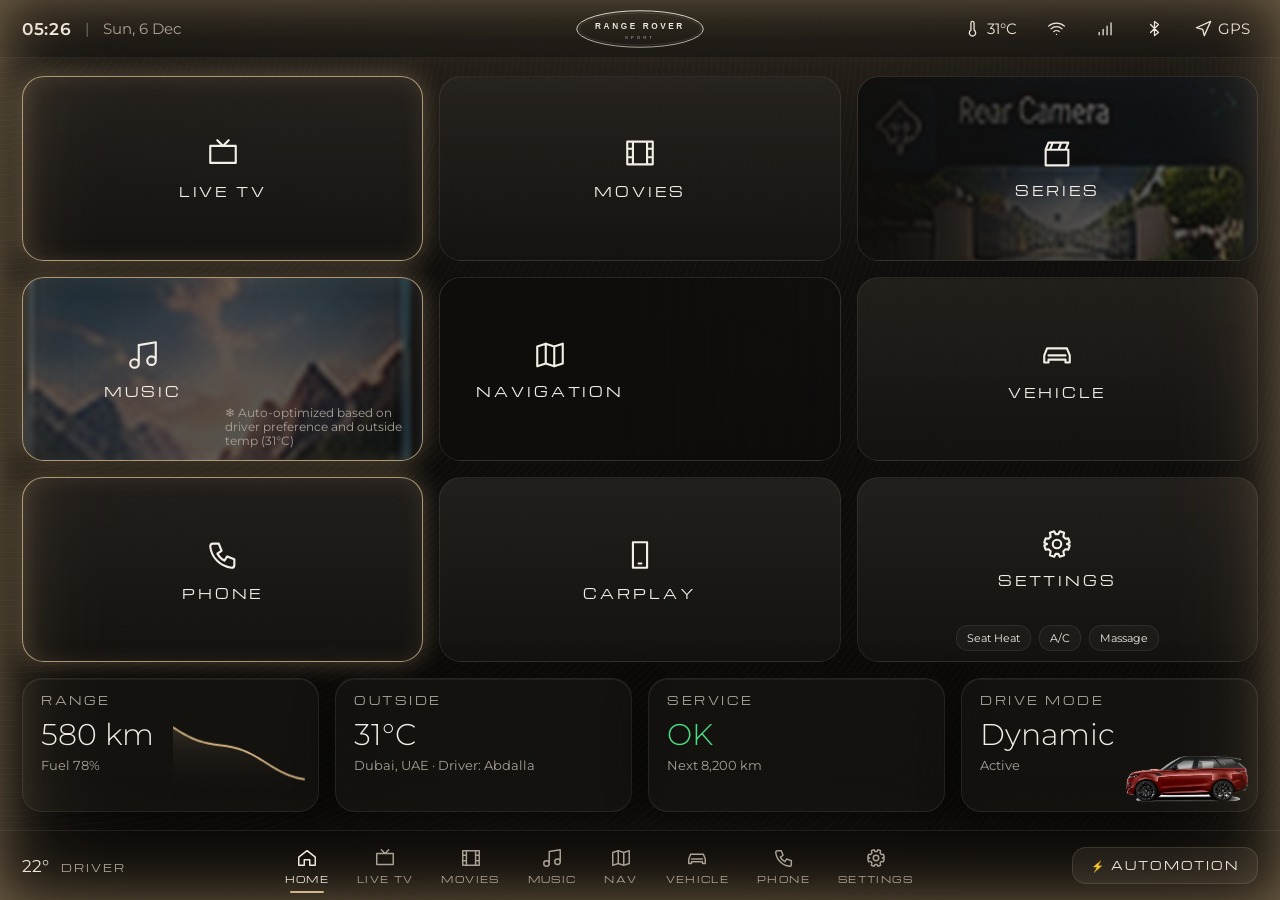
==== commit 0166d9e7: "Pivi Pro Launcher v2.0.0: in-app Wi-Fi/BT/Phone, Xtream categories & smart groups, transparent HUD n" ====
--- a/index.html
+++ b/index.html
@@ -1,165 +1,120 @@
-<!DOCTYPE html>
-<html lang="en"><head>
-<meta charset="utf-8"><meta name="viewport" content="width=device-width,initial-scale=1,maximum-scale=1,user-scalable=no,viewport-fit=cover">
-<meta name="google" content="notranslate"><title>Range Rover Pivi Pro</title>
-<link rel="stylesheet" href="libs/leaflet.css"><link rel="stylesheet" href="styles.css">
-<style>
-.seat-wrap{position:relative;width:200px;height:240px;margin:auto}.seat-zone{position:absolute;border-radius:14px;background:rgba(255,255,255,.06);border:1px solid rgba(255,255,255,.15);cursor:pointer;transition:.3s}
-.seat-zone.on{background:var(--accent-soft);box-shadow:0 0 18px var(--accent-glow);animation:pulse 1.2s infinite}@keyframes pulse{50%{opacity:.55}}
-.susp-car{transition:transform 1.2s cubic-bezier(.3,1.4,.5,1)}.flow-line{stroke-dasharray:8 6;animation:flow 1s linear infinite}@keyframes flow{to{stroke-dashoffset:-28}}
-.toast{position:fixed;left:50%;top:64px;transform:translateX(-50%);background:var(--bg-panel);border:1px solid var(--accent);padding:10px 18px;border-radius:14px;z-index:99;opacity:0;transition:.3s;pointer-events:none}.toast.show{opacity:1}
-.app-grid{display:grid;grid-template-columns:repeat(auto-fill,minmax(84px,1fr));gap:10px}.mini-row{display:flex;gap:10px;flex-wrap:wrap;margin:10px 0}
-.floor{display:grid;grid-template-columns:1fr 1fr;gap:6px}.floor div{border:1px solid var(--glass-border);border-radius:10px;padding:10px;font-size:13px}
-.leaflet-tile-pane{filter:invert(1) hue-rotate(180deg) brightness(.85) contrast(.9) saturate(.4)}#speedo{width:100%;max-width:230px;height:auto;display:block;margin:auto}#rpm{width:120px;height:120px;display:block;margin:6px auto}
-</style></head>
-<body class="layout-grid" translate="no">
-<div class="pivi-shell">
- <header class="top-statusbar">
-  <div class="status-left"><span class="status-clock" id="clock">--:--</span><span class="status-divider">|</span><span class="status-date" id="date"></span><span class="driver-pill">👤 Abdalla</span></div>
-  <div class="status-center-brand" id="brandSwitch" title="Tap to switch logo"><img class="brand-wordmark-img" id="brandImg" src="assets/range-rover-wordmark.png" alt="Range Rover"></div>
-  <div class="status-right">
-   <span class="status-chip" id="cabinTemp">22.0°C</span><span class="status-chip" id="iptvPill">IPTV ● DEMO</span>
-   <button class="cmd-pill-btn active" data-layout="grid">3x3 GRID</button><button class="cmd-pill-btn" data-layout="cockpit">COCKPIT</button>
-   <button class="status-icon-btn" id="sbWifi" title="Wi-Fi">📶</button><button class="status-icon-btn" id="sbBt" title="Bluetooth">ᛒ</button><span class="gps-badge">GPS</span>
-  </div>
- </header>
- <div class="main-workspace">
-  <nav class="cockpit-sidebar">
-   <button class="side-nav-btn active" data-go="home">⌂<br>Home</button><button class="side-nav-btn" data-go="iptv">📺<br>Live TV</button><button class="side-nav-btn" data-go="movies">🎬<br>Movies</button><button class="side-nav-btn" data-go="series">🎞<br>Series</button><button class="side-nav-btn" data-go="music">♪<br>Music</button><button class="side-nav-btn" data-go="nav">➤<br>Navigate</button><button class="side-nav-btn" data-go="vehicle">❄<br>Vehicle</button><button class="side-nav-btn" data-go="connectivity">⇄<br>Connect</button><button class="side-nav-btn" data-go="settings">⚙<br>Settings</button>
-  </nav>
-  <main class="screen-stage">
+<!DOCTYPE html><html lang="en"><head><meta charset="utf-8">
+<meta name="viewport" content="width=device-width,initial-scale=1,maximum-scale=1,user-scalable=no,viewport-fit=cover"><meta name="google" content="notranslate">
+<title>Range Rover · Pivi Pro</title><link rel="stylesheet" href="libs/leaflet.css"><link rel="stylesheet" href="pivi.css"></head>
+<body class="lay-grid" translate="no"><div class="shell">
+<div class="ambient" id="ambient"></div>
+<header class="top">
+ <div class="l"><span class="clock" id="clock">--:--</span><span class="sep">|</span><span class="muted" id="date"></span></div>
+ <div class="c brand" id="brand"><img id="brandImg" src="assets/range-rover-sport.svg" alt="Range Rover Sport"></div>
+ <div class="r"><span class="ico" id="tTemp"><i data-i="thermo"></i><span id="outT">31°C</span></span><button class="ico" id="tWifi" data-open="wifi"><i data-i="wifi"></i></button><span class="ico"><i data-i="signal"></i></span><button class="ico" id="tBt" data-open="bt"><i data-i="bt"></i></button><button class="ico" data-go="nav"><i data-i="gps"></i>GPS</button></div>
+</header>
+<main class="stage">
 <!-- HOME -->
-<section class="pivi-screen active" id="screen-home">
- <div class="home-grid-3x3">
-  <div class="pivi-tile tile-glow tile-crimson-glow" data-go="iptv"><div class="tile-icon">📺</div><div class="tile-label">LIVE TV</div><div class="tile-sub">IPTV Hub</div></div>
-  <div class="pivi-tile tile-glow" data-go="movies"><div class="tile-icon">🎬</div><div class="tile-label">MOVIES</div><div class="tile-sub">Cinema</div></div>
-  <div class="pivi-tile tile-glow" data-go="series"><div class="tile-icon">🎞</div><div class="tile-label">SERIES</div><div class="tile-sub">TV Shows</div></div>
-  <div class="pivi-tile tile-glow" data-go="music"><div class="tile-icon">♪</div><div class="tile-label">MUSIC</div><div class="tile-sub">Meridian Audio</div></div>
-  <div class="pivi-tile tile-glow" data-go="nav"><div class="tile-icon">➤</div><div class="tile-label">NAVIGATION</div><div class="tile-sub">Edge-Faded Map</div></div>
-  <div class="pivi-tile tile-glow" data-go="vehicle"><div class="tile-icon">❄</div><div class="tile-label">CLIMATE</div><div class="tile-sub">Dual-Zone</div></div>
-  <div class="pivi-tile tile-glow" data-act="dialer"><div class="tile-icon">✆</div><div class="tile-label">PHONE</div><div class="tile-sub">Dialer</div></div>
-  <div class="pivi-tile tile-glow" data-go="connectivity"><div class="tile-icon">◉</div><div class="tile-label">CARPLAY</div><div class="tile-sub">CarPlay / Android Auto</div></div>
-  <div class="pivi-tile tile-glow" data-go="settings"><div class="tile-icon">⚙</div><div class="tile-label">SETTINGS</div><div class="tile-sub">System</div></div>
+<section class="screen on" id="s-home">
+ <div class="grid">
+  <div class="tile glow" data-go="iptv"><i data-i="tv"></i><div class="lbl">Live TV</div></div>
+  <div class="tile" data-go="movies"><i data-i="film"></i><div class="lbl">Movies</div></div>
+  <div class="tile" data-go="series"><img class="bgimg" src="assets/smart-gate-cam.jpg" alt=""><div class="shade"></div><div class="z2"><i data-i="clap"></i><div class="lbl">Series</div></div></div>
+  <div class="tile glow" data-go="music"><img class="bgimg" id="tileArt" src="assets/album-horizon.jpg" alt="" style="opacity:.28"><div class="z2" style="margin-right:40%"><i data-i="music"></i><div class="lbl">Music</div></div><div class="note">❄ Auto-optimized based on driver preference and outside temp (<span class="oT">31°C</span>)</div></div>
+  <div class="tile" data-go="nav"><div class="mini" id="miniMap"></div><div class="shade" style="position:absolute;inset:0;background:linear-gradient(90deg,rgba(15,13,11,.92) 30%,transparent)"></div><div class="z2" style="margin-right:45%"><i data-i="map"></i><div class="lbl">Navigation</div></div></div>
+  <div class="tile" data-go="vehicle"><i data-i="car"></i><div class="lbl">Vehicle</div></div>
+  <div class="tile glow" data-go="phone"><i data-i="phone"></i><div class="lbl">Phone</div></div>
+  <div class="tile" data-go="connect"><i data-i="carplay"></i><div class="lbl">CarPlay</div></div>
+  <div class="tile" data-go="settings"><div class="z2" style="margin-bottom:24px"><i data-i="gear"></i><div class="lbl">Settings</div></div><div class="tgl"><button class="chip" data-q="seatheat">Seat Heat</button><button class="chip" data-q="ac">A/C</button><button class="chip" data-q="mass">Massage</button></div></div>
  </div>
- <div class="home-cockpit-hero">
-  <div class="hero-banner-card"><img class="hero-backdrop-img" src="assets/hero-dubai-rr.png" alt=""><div class="hero-greeting-box"><div class="hero-greeting-title" id="greet">Good evening, Abdalla</div><div class="hero-greeting-sub">Range Rover Sport · All systems nominal</div></div><img class="hero-transparent-car" src="assets/range-rover-sport-red.png" alt=""></div>
-  <div class="cockpit-quick-row">
-   <div class="quick-action-card" data-go="nav"><span class="quick-action-icon">➤</span> Navigate Home</div>
-   <div class="quick-action-card" data-go="iptv"><span class="quick-action-icon">📺</span> Live TV</div>
-   <div class="quick-action-card" data-go="music"><span class="quick-action-icon">♪</span> Music</div>
-   <div class="quick-action-card" id="wfOpen2"><span class="quick-action-icon">⚡</span> AutoMotion</div>
-  </div>
+ <div class="cards4">
+  <div class="card glass"><div class="cap">Range</div><div class="v" id="rangeV">580 km</div><div class="s">Fuel 78%</div><canvas id="rangeGraph" width="200" height="90"></canvas></div>
+  <div class="card glass"><div class="cap">Outside</div><div class="v oT">31°C</div><div class="s">Dubai, UAE · Driver: Abdalla</div></div>
+  <div class="card glass"><div class="cap">Service</div><div class="v" style="color:var(--ok)">OK</div><div class="s">Next 8,200 km</div></div>
+  <div class="card glass" data-go="vehicle"><div class="cap">Drive Mode</div><div class="v" id="dmV">Dynamic</div><div class="s">Active</div><img src="assets/range-rover-sport-side.png" class="carThumb" style="position:absolute;right:8px;bottom:8px;width:42%" alt=""></div>
  </div>
- <div class="telemetry-row-4">
-  <div class="telemetry-card"><div class="tele-header">RANGE</div><div class="tele-main-val">580 km</div><div class="tele-sub">Fuel 78%</div></div>
-  <div class="telemetry-card"><div class="tele-header">OUTSIDE</div><div class="tele-main-val">31°C</div><div class="tele-sub">Dubai, UAE</div></div>
-  <div class="telemetry-card"><div class="tele-header">SERVICE</div><div class="tele-main-val" style="color:var(--green-ok)">OK</div><div class="tele-sub">Next 8,200 km</div></div>
-  <div class="telemetry-card dynamic-car-card"><div class="dynamic-card-top"><div><div class="tele-header">DRIVE MODE</div><div class="tele-main-val">Dynamic</div></div><img class="dynamic-car-img" src="assets/range-rover-sport-side.png" alt=""></div>
-   <div class="dynamic-metrics-grid"><div class="dyn-metric-col">Suspension<br><b>Sport</b></div><div class="dyn-metric-col">Steering<br><b>Firm</b></div><div class="dyn-metric-col">Power Dist<br><b>48/52</b></div></div></div>
+ <div class="cockpit">
+  <div class="w glass" style="grid-row:span 1"><img class="fill" src="assets/smart-gate-cam.jpg" alt=""><div class="over"><h4>Rear View Camera</h4><div class="muted">Full-width and live</div></div></div>
+  <div class="w glass"><div class="cap">Voice & AI Status</div><p style="margin-top:10px;font-size:14px" id="aiStatus">AI Assistant: Waiting for command.</p><button class="btn" style="margin-top:12px" id="voiceBtn">Speak Command</button></div>
+  <div class="w glass" style="grid-row:span 2" id="wfCock"><div class="cap">Automated Workflows</div><div class="row" style="margin-top:8px"><h4 class="sp">Daily Commute</h4><span class="pill-ok" id="wfState">Ready</span></div><div class="wfl" data-wf="commute"></div><button class="btn pri" style="margin-top:10px;width:100%" data-run="commute">Run Daily Commute</button>
+   <div class="row" style="margin-top:14px"><h4 class="sp">Road Trip</h4><span class="badge">NEW</span></div><div class="row"><button class="chip" data-run="roadtrip">Adaptive cruise</button><button class="chip" data-run="roadtrip">Hotel assistant</button><button class="chip" data-go="music">Playlist</button></div></div>
+  <div class="w glass" data-go="nav"><div class="mini" id="miniMap2" style="position:absolute;inset:0;opacity:.7"></div><div class="over"><h4>Adaptive Map</h4><div class="muted">Route optimized</div><div style="margin-top:50px"><span class="pill-ok">Route optimized</span> Arrival ETA <b id="etaC">17:35</b></div></div></div>
+  <div class="w glass"><div class="cap">Drive Mode · G-Forces · Power</div><canvas id="gGraph" width="400" height="140" style="width:100%;height:110px"></canvas></div>
+  <div class="w glass"><div class="cap">Quick Shortcuts</div><div class="row" style="margin-top:12px"><button class="btn" data-go="phone">Phone</button><button class="btn" data-go="vehicle">Climate</button><button class="btn" data-q="seatmem">Seat Memory</button></div></div>
+  <div class="w glass"><div class="cap">Range Mode</div><div class="v" style="font-size:28px;font-weight:300">580 km</div><div class="muted">Fuel 78% · Dynamic</div></div>
+  <div class="w glass"><div class="cap">Rear Passenger View</div><div class="row" style="margin-top:10px"><button class="chip on" data-rear="Live TV">Live TV</button><button class="chip" data-rear="Movies">Movies</button></div><button class="btn" style="margin-top:12px;width:100%" id="pushRear">Push Content to Rear</button></div>
  </div>
+ <div class="pop glass" id="wfPop"><div class="cap">Automated Workflows</div><div class="row" style="margin:10px 0"><button class="chip on" data-pick="commute">Commute</button><button class="chip" data-pick="arrival">Arrival V2X</button><button class="chip" data-pick="cinema">Cinema</button></div><div class="wfl" id="wfPopList"></div><div class="row" style="margin-top:12px"><button class="btn pri sp" id="wfRun">Run</button><button class="btn" id="wfClose">Close</button></div></div>
 </section>
 <!-- IPTV -->
-<section class="pivi-screen" id="screen-iptv">
- <div class="screen-header-bar"><div class="screen-title-group"><div class="screen-title">Range Rover IPTV & Media Hub</div></div>
-  <div class="command-actions"><div class="pill-tabs" id="catTabs"><button class="pill-tab active" data-cat="all">All</button><button class="pill-tab" data-cat="news">News</button><button class="pill-tab" data-cat="sports">Sports</button><button class="pill-tab" data-cat="docs">Documentary</button></div>
-  <button class="pill-tab" id="quadBtn">Quad 4-Split</button><button class="pivi-btn-primary" id="xtOpen">Connect Xtream / M3U Subscription</button></div></div>
- <div class="iptv-layout">
-  <div class="iptv-player-stage"><video class="iptv-video-el" id="mainVideo" playsinline muted autoplay></video>
-   <div class="iptv-overlay-top"><span class="live-red-badge">LIVE</span> <span id="nowCh">—</span></div><div class="iptv-overlay-bottom" id="nowSub">Select a channel</div>
-   <div class="iptv-quad-grid" id="quad"></div></div>
-  <div class="iptv-channel-list" id="chList"></div>
- </div>
+<section class="screen" id="s-iptv">
+ <div class="row"><div class="h1">Live TV</div><input class="inp sp" id="q" placeholder="Search channels…" style="max-width:420px"><select class="inp" id="catSel" style="width:auto"></select><button class="btn" id="quadBtn">Quad View</button><button class="btn pri" data-open="xt">Subscription</button></div>
+ <div class="hub"><div class="cats glass" id="cats"></div>
+  <div class="player glass"><video id="mv" playsinline autoplay></video><div class="p-top"><span class="live">LIVE</span><b id="nowName">Select a channel</b><span class="sp"></span><span id="nowBad"></span></div><div class="p-stat" id="pstat"></div><div class="quad" id="quad"></div></div>
+  <div class="list glass" id="chl"></div></div>
 </section>
-<!-- MOVIES -->
-<section class="pivi-screen" id="screen-movies">
- <div class="screen-header-bar"><div class="screen-title">Movies & Interactive Cinema</div></div>
- <div class="cinema-panel"><div class="cinema-panel-title">Cabin Cinema Modes</div><div class="cinema-toggle-pair">
-  <button class="cinema-mode-btn" data-cm="theater">Theater Mode</button><button class="cinema-mode-btn" data-cm="dual">Dual Screen</button><button class="cinema-mode-btn" data-cm="atmos">Dolby Atmos - Immersive</button><button class="cinema-mode-btn" data-cm="hall">Concert Hall</button></div></div>
- <div class="movies-poster-row" id="moviesRow"></div>
- <div class="cinema-controls-bar" id="vodBar">Select a title — your subscription VOD appears here after connecting.</div>
-</section>
-<!-- SERIES -->
-<section class="pivi-screen" id="screen-series">
- <div class="screen-header-bar"><div class="screen-title">Series / TV Shows</div></div>
- <div class="series-grid-layout"><div class="series-hero-banner" id="seriesHero" style="background-image:url(assets/series-tlou.jpg)"><div class="series-hero-content"><h2 id="seriesTitle">The Last of Us</h2><div class="mini-row"><button class="pill-tab active" data-sr="tlou">The Last of Us</button><button class="pill-tab" data-sr="frontier">The Frontier</button></div></div></div>
- <div class="episode-list-card" id="epList"></div></div>
-</section>
+<section class="screen" id="s-movies"><div class="row"><div class="h1">Movies</div><input class="inp sp" id="qm" placeholder="Search movies…" style="max-width:420px"><button class="btn" data-cine="theater">Theater Mode</button><button class="btn" data-cine="atmos">Dolby Atmos</button><button class="btn" data-cine="hall">Concert Hall</button></div>
+ <div class="vodwrap"><div class="cats glass" id="mcats"></div><div class="posters" id="mgrid"></div></div></section>
+<section class="screen" id="s-series"><div class="row"><div class="h1">Series</div><input class="inp sp" id="qs" placeholder="Search series…" style="max-width:420px"><span class="muted" id="sInfo"></span></div>
+ <div class="vodwrap"><div class="cats glass" id="scats"></div><div class="posters" id="sgrid"></div></div></section>
 <!-- MUSIC -->
-<section class="pivi-screen" id="screen-music">
- <div class="screen-header-bar"><div class="screen-title">Pivi Pro Music · Meridian Signature Sound</div></div>
- <div class="music-layout"><div class="music-nowplaying-card"><div class="np-top"><img class="np-album-cover" id="npArt" src="assets/album-horizon.jpg" alt=""><div><h3 id="npTitle">Desert Horizon</h3><div class="tile-sub" id="npArtist">Pivi Synth Ensemble</div></div></div>
-  <canvas class="waveform-canvas" id="wave" width="600" height="110"></canvas>
-  <div class="music-transport-row"><button class="transport-btn" id="mPrev">⏮</button><button class="transport-btn play-main" id="mPlay">▶</button><button class="transport-btn" id="mNext">⏭</button></div></div>
-  <div id="playlist"></div></div>
-</section>
+<section class="screen" id="s-music"><div class="h1">Meridian Music</div><div class="music">
+ <div class="np glass"><div class="row"><img id="npArt" src="assets/album-horizon.jpg" alt=""><div><div class="cap">Now Playing</div><h2 id="npT" style="font-weight:400;margin-top:8px">Desert Horizon</h2><div class="muted" id="npA">Pivi Synth Ensemble</div></div></div>
+  <canvas id="wave" width="800" height="140"></canvas><div class="tr"><button class="btn" id="mPrev">⏮</button><button class="btn pri" id="mPlay">▶</button><button class="btn" id="mNext">⏭</button></div></div>
+ <div class="glass" style="padding:18px;overflow-y:auto"><div class="cap">Playlist</div><div id="pl" style="margin-top:10px"></div><div class="cap" style="margin-top:18px">Meridian Equalizer</div><div id="eqBox"></div></div></div></section>
 <!-- NAV -->
-<section class="pivi-screen" id="screen-nav">
- <div class="nav-cockpit-stage">
-  <div class="ether-map-wrapper"><div id="piviMapContainer"></div></div>
-  <div class="rr-speedo-cluster"><div class="speedo-dial-card"><div class="speedo-svg-wrap"><canvas id="speedo" width="300" height="300"></canvas>
-   <div class="speedo-center-readout"><div class="speedo-kmh-num" id="kmh">0</div><div class="speedo-kmh-unit">km/h</div><div class="speedo-gear-pill" id="gear">P</div></div></div>
-   <canvas id="rpm" width="180" height="180"></canvas>
-   <div class="street-limit-row"><div class="speed-limit-sign" id="limit">120</div><button class="pivi-btn-primary" id="demoDrive">Demo Drive 0–140</button><button class="pill-tab" id="gpsDrive">Live GPS</button></div></div></div>
-  <div class="nav-hud-right"><div class="nav-turn-card"><h2>↗ EXIT 12</h2><div class="tele-main-val" id="turnDist">300 m</div><div class="tile-sub">Sheikh Zayed Rd → Al Khail</div></div>
-   <div class="turn-step-row">⬆ 2.4 km · E11</div><div class="turn-step-row">↱ 6.1 km · Downtown</div><div class="turn-step-row">⚑ ETA <b id="eta">18 min</b></div><button class="pivi-btn-primary" id="aiRoute">AI Route Calc</button></div>
- </div>
+<section class="screen" id="s-nav" style="padding:0">
+ <div id="map"></div><div class="mapfade"></div>
+ <div class="limit" id="limit">120</div>
+ <div class="turn" id="turn"><div class="a" id="tA">↑</div><div class="d" id="tD">Ready</div><div class="n" id="tN">Choose a destination</div></div>
+ <div class="mapctl"><button class="btn" id="zIn">+</button><button class="btn" id="zOut">−</button><button class="btn" id="pitch">3D</button><button class="btn" id="recenter">◎</button><button class="btn" id="demo">Demo</button></div>
+ <div class="hud" id="hud"><span class="spd" id="spd">0</span><div><span class="u" id="unit">KM/H</span><span class="g" id="gear">P</span></div></div>
+ <div class="navside glass"><input class="inp" id="dest" placeholder="Search destination…"><div class="row" id="presets"></div><div class="res" id="navRes"></div><div class="row"><span class="muted sp" id="eta">—</span><button class="btn" id="voiceNav">Voice On</button></div></div>
 </section>
 <!-- VEHICLE -->
-<section class="pivi-screen" id="screen-vehicle">
- <div class="screen-header-bar"><div class="screen-title">Climate · Seats · Suspension</div></div>
- <div class="vehicle-control-grid">
-  <div class="rotary-dials-row"><div class="rotary-dial-box"><div class="metallic-bezel-dial" data-zone="L"><div class="dial-temp-readout" id="tL">22.0°C</div></div>Driver</div>
-   <div class="rotary-dial-box"><div class="metallic-bezel-dial" data-zone="R"><div class="dial-temp-readout" id="tR">22.0°C</div></div>Passenger</div></div>
-  <div class="climate-seat-col"><b>3D Seat Massage & Ventilation</b><div class="seat-wrap" id="seat">
-   <div class="seat-zone" data-z="Headrest" style="left:70px;top:0;width:60px;height:34px"></div><div class="seat-zone" data-z="Upper Back" style="left:40px;top:42px;width:120px;height:56px"></div>
-   <div class="seat-zone" data-z="Lumbar" style="left:40px;top:104px;width:120px;height:44px"></div><div class="seat-zone" data-z="Cushion" style="left:30px;top:156px;width:140px;height:44px"></div><div class="seat-zone" data-z="Thigh" style="left:30px;top:206px;width:140px;height:30px"></div></div><div class="tile-sub" id="seatInfo">Tap a zone</div></div>
-  <div class="vehicle-hero-showcase"><b>Air Suspension</b><img class="vehicle-showcase-img susp-car" id="suspCar" src="assets/range-rover-sport-side.png" alt="">
-   <div class="mini-row"><button class="pill-tab" data-h="-14">Access −50mm</button><button class="pill-tab active" data-h="0">Normal</button><button class="pill-tab" data-h="16">Off-Road +75mm</button></div></div>
-  <div class="vehicle-status-stage"><b>Chassis X-Ray · Energy Flow</b><svg viewBox="0 0 300 140" width="100%"><rect x="40" y="30" width="220" height="80" rx="30" fill="none" stroke="#666"/>
-   <circle cx="80" cy="30" r="14" fill="#222" stroke="#888"/><circle cx="220" cy="30" r="14" fill="#222" stroke="#888"/><circle cx="80" cy="110" r="14" fill="#222" stroke="#888"/><circle cx="220" cy="110" r="14" fill="#222" stroke="#888"/>
-   <rect x="130" y="55" width="40" height="30" fill="var(--accent-soft)" stroke="var(--accent)"/><path class="flow-line" d="M150 55V30H80M150 55V30H220M150 85v25H80M150 85v25h70" stroke="var(--accent)" fill="none" stroke-width="2"/></svg></div>
+<section class="screen" id="s-vehicle"><div class="row"><div class="h1">Vehicle</div><span class="sp"></span><button class="chip on" data-paint="red">Firenze Red</button><button class="chip" data-paint="white">Fuji White</button></div>
+ <div class="vtabs"><button class="btn on" data-vt="status">Status</button><button class="btn" data-vt="service">Service</button><button class="btn" data-vt="modes">Drive Modes</button><button class="btn" data-vt="climate">Climate & Seats</button></div>
+ <div class="veh" id="vehBody">
+  <div class="carbox glass" style="grid-row:span 2"><div class="scale"><span>+75</span><span>0</span><span>−40</span><i id="sDot" style="top:50%"></i></div><img id="vehCar" src="assets/range-rover-sport-side.png" alt=""><div style="position:absolute;top:16px;right:18px;text-align:right"><div class="cap">Ride Height</div><div style="font-size:26px;font-weight:300" id="rh">0 mm</div></div></div>
+  <div class="glass" style="padding:16px" id="vPane"></div>
+  <div class="glass" style="padding:16px"><div class="cap">Live Chassis</div><canvas id="suspGraph" width="500" height="120" style="width:100%;height:90px"></canvas><div class="bars" id="bars"></div></div>
+ </div></section>
+<!-- PHONE -->
+<section class="screen" id="s-phone"><div class="h1">Phone</div><div class="phone">
+ <div class="glass plist"><div class="cap" style="padding:6px 12px">Favourites</div><div id="favs"></div><div class="cap" style="padding:12px 12px 6px">Recents</div><div id="recents"></div></div>
+ <div class="glass" style="padding:20px"><div class="dnum" id="dnum"></div><div class="keys" id="keys"></div><button class="callbtn" id="callBtn">✆</button></div>
+ <div class="glass plist"><input class="inp" id="qc" placeholder="Search contacts…"><div id="contacts" style="margin-top:8px"></div></div></div></section>
+<!-- CONNECT -->
+<section class="screen" id="s-connect"><div class="h1">Connectivity</div>
+ <div class="row" style="margin-top:12px"><button class="btn" data-open="wifi">Wi-Fi</button><button class="btn" data-open="bt">Bluetooth</button><button class="btn" data-open="hotspot">Hotspot</button><button class="btn" data-go="phone">Phone</button></div>
+ <div class="conn"><div class="glass"><div class="row" style="padding:16px 18px 0"><div class="cap sp">Apple CarPlay · Android Auto</div><span class="pill-ok" id="cpState">Projection Ready</span></div><div class="cp" id="cp"></div></div>
+  <div class="glass" style="padding:16px"><div class="cap">V2X · Smart Home</div><div class="diag" style="margin-top:10px"><div><span>Home AC</span><b id="homeAc">22°C</b></div><div><span>Smart Gate</span><b id="gateS">Closed</b></div><div><span>Garage Lights</span><b id="lightS">Off</b></div><div><span>Security</span><b>Armed</b></div></div>
+   <div class="row" style="margin-top:10px"><button class="chip" id="gateBtn">Gate</button><button class="chip" id="lightBtn">Lights</button><button class="chip" id="acUp">AC +</button><button class="chip" id="acDn">AC −</button></div><img src="assets/smart-gate-cam.jpg" style="width:100%;border-radius:12px;margin-top:10px" alt=""></div>
+  <div class="glass" style="padding:16px;overflow-y:auto;max-height:520px"><div class="cap">Installed Apps</div><div class="cp" id="apps" style="padding:10px 0;grid-template-columns:repeat(3,1fr)"></div></div></div></section>
+<!-- SETTINGS -->
+<section class="screen" id="s-settings"><div class="h1">Settings</div><div class="set">
+ <div class="glass" style="padding:10px" id="stabs"><button class="stab on" data-st="display">Display & Ambient</button><button class="stab" data-st="sound">Meridian Sound</button><button class="stab" data-st="navs">Navigation & Units</button><button class="stab" data-st="conn">Connectivity</button><button class="stab" data-st="iptvs">IPTV Subscription</button><button class="stab" data-st="sys">System & Diagnostics</button></div>
+ <div class="glass" style="overflow:hidden;display:flex">
+  <div class="spane on" id="p-display"><h3>Brightness</h3><input type="range" id="bri" min="35" max="100" value="100"><h3>Contrast</h3><input type="range" id="con" min="80" max="130" value="100"><h3>Ambient Lighting · 64 colours</h3><div class="colors" id="colors"></div><h3>Layout</h3><div class="row"><button class="chip" data-lay="grid">3×3 Grid</button><button class="chip" data-lay="cockpit">Pivi Pro Sport Cockpit</button></div><h3>Logo</h3><div class="row"><button class="chip" data-logo="sport">Range Rover Sport</button><button class="chip" data-logo="pivi">Pivi Pro Sport</button><button class="chip" data-logo="white">Range Rover White</button></div></div>
+  <div class="spane" id="p-sound"><h3>Equalizer</h3><div id="eqBox2"></div><h3>System Volume</h3><input type="range" id="vol" min="0" max="100" value="60"><h3>Chimes</h3><div class="row"><span class="sw on" id="chimeSw"></span><span>JLR audio chimes</span><button class="chip" id="testChime">Test</button></div></div>
+  <div class="spane" id="p-navs"><h3>Units</h3><div class="row"><button class="chip on" data-unit="kmh">km/h</button><button class="chip" data-unit="mph">mph</button></div><h3>Voice Guidance</h3><div class="row"><span class="sw on" id="voiceSw"></span><span>Spoken turn-by-turn</span></div><h3>Speed Warning</h3><div class="row"><span class="sw on" id="spdSw"></span><span>Chime when over street limit</span></div></div>
+  <div class="spane" id="p-conn"><h3>Wireless</h3><div class="row"><button class="btn" data-open="wifi">Wi-Fi Manager</button><button class="btn" data-open="bt">Bluetooth Manager</button><button class="btn" data-open="hotspot">Hotspot</button></div><h3>Home Launcher</h3><button class="btn" id="setHome">Set Pivi Pro as default Home</button></div>
+  <div class="spane" id="p-iptvs"><h3>Subscription</h3><div class="diag" id="subInfo"></div><div class="row" style="margin-top:12px"><button class="btn pri" data-open="xt">Connect / Change</button><button class="btn" id="xtOff">Disconnect</button><button class="btn" id="xtRe">Reload Lists</button></div></div>
+  <div class="spane" id="p-sys"><h3>Diagnostics</h3><div class="diag" id="diag"></div><div class="row" style="margin-top:12px"><button class="btn" id="runDiag">Run Diagnostics</button><button class="btn" id="checkUpd">Check for Update</button></div></div>
  </div>
-</section>
-<!-- CONNECTIVITY -->
-<section class="pivi-screen" id="screen-connectivity">
- <div class="screen-header-bar"><div class="screen-title">Connectivity · CarPlay · V2X</div></div>
- <div class="mini-row"><button class="pivi-btn-primary" data-act="wifi">Wi-Fi Settings</button><button class="pivi-btn-primary" data-act="bt">Bluetooth</button><button class="pivi-btn-primary" data-act="hotspot">Hotspot</button><button class="pivi-btn-primary" data-act="dialer">Phone Dialer</button></div>
- <div class="conn-v2x-grid">
-  <div class="cockpit-weather-card"><b>Apple CarPlay / Android Auto</b><div class="carplay-apps-grid">
-   <div class="cp-app-tile" data-act="carplay"><div class="cp-app-icon">▶</div>Android Auto</div><div class="cp-app-tile" data-go="music"><div class="cp-app-icon">♪</div>Music</div><div class="cp-app-tile" data-go="nav"><div class="cp-app-icon">➤</div>Maps</div><div class="cp-app-tile" data-act="dialer"><div class="cp-app-icon">✆</div>Phone</div></div></div>
-  <div class="cockpit-weather-card"><b>V2X & Smart Home</b><div class="floor"><div>Living · Home AC: 22°C</div><div id="gateTxt">Smart Gate: Closed</div><div>Garage · Lights Off</div><div>Security · Armed</div></div>
-   <button class="pill-tab" id="gateBtn">Toggle Gate</button><img src="assets/smart-gate-cam.jpg" style="width:100%;border-radius:10px;margin-top:8px" alt="Gate camera"></div>
-  <div class="cockpit-weather-card"><b>Installed Android Apps</b><div class="app-grid" id="apps"></div></div>
- </div>
-</section>
-<!-- SETTINGS -->
-<section class="pivi-screen" id="screen-settings">
- <div class="settings-master-grid"><div class="settings-nav-list"><button class="settings-tab-btn active">Display</button><button class="settings-tab-btn">Sound</button><button class="settings-tab-btn">System</button></div>
-  <div class="settings-center-panel">
-   <label>Brightness <input type="range" id="bright" min="40" max="100" value="100"></label>
-   <div class="mini-row"><b>Theme</b><button class="pill-tab active" data-theme="">Crimson Red</button><button class="pill-tab" data-theme="theme-blue">Ice Blue</button><button class="pill-tab" data-theme="theme-gold">SV Champagne Gold</button></div>
-   <div class="mini-row"><b>Layout</b><button class="pill-tab" data-layout="grid">3x3 Grid</button><button class="pill-tab" data-layout="cockpit">Cockpit</button></div>
-   <div class="mini-row"><label><input type="checkbox" id="chimesOn" checked> Audio Chimes</label><button class="pill-tab" id="testChime">Test Chime</button></div>
-   <div class="mini-row"><button class="pivi-btn-primary" data-act="home">Set as Default Home Launcher</button><button class="pill-tab" data-act="system">Android Settings</button></div>
-  </div>
-  <div class="settings-profile-card"><img class="profile-avatar-large" src="assets/abdalla-avatar.png" alt=""><h3>Abdalla Abbadi</h3><div class="tile-sub">Owner & Official Range Rover Systems Development Partner</div><a href="mailto:connect@3bbadi.com" style="color:var(--gold)">connect@3bbadi.com</a><div class="tile-sub">© 2026 Abdalla Abbadi · v1.0.0</div></div>
- </div>
-</section>
-  </main>
- </div>
- <footer class="bottom-global-dock">
-  <div class="dock-temp-left" id="dockTemp">❄ 22.0°C</div>
-  <div class="dock-icons-center"><button class="dock-item active" data-go="home">⌂</button><button class="dock-item" data-go="iptv">📺</button><button class="dock-item" data-go="nav">➤</button><button class="dock-item" data-go="music">♪</button><button class="dock-item" data-go="vehicle">❄</button><button class="dock-item" data-go="settings">⚙</button></div>
-  <button class="dock-automotion-btn" id="wfOpen">⚡ AutoMotion</button>
- </footer>
- <div class="workflows-popover" id="wf"><div class="wf-card-inner"><div class="wf-header">Automated Workflows</div>
-  <div class="wf-routine-title"><button class="pill-tab" data-wf="commute">▶ Commute Routine</button><button class="pill-tab" data-wf="arrival">▶ Arrival Home V2X</button><button class="pill-tab" data-wf="cinema">▶ Cinema Theater Mode</button></div><div id="wfSteps"></div></div></div>
- <div class="command-banner" id="cmdBanner" style="display:none"><span class="command-dot"></span><span class="command-text" id="cmdText"></span></div>
- <div class="pivi-modal-backdrop" id="xtModal"><div class="pivi-modal-card"><h3>Connect Xtream / M3U Subscription</h3>
-  <input class="pivi-input" id="xtUrl" placeholder="Server URL (e.g. *.example.com)"><input class="pivi-input" id="xtUser" placeholder="Username" autocomplete="off"><input class="pivi-input" id="xtPass" type="password" placeholder="Password" autocomplete="off">
-  <input class="pivi-input" id="xtM3u" placeholder="…or M3U playlist URL"><div class="tile-sub" id="xtStatus"></div>
-  <div class="mini-row"><button class="pivi-btn-primary" id="xtGo">Connect</button><button class="pill-tab" id="xtClose">Cancel</button></div></div></div>
- <div class="toast" id="toast"></div>
+ <div class="glass prof"><img src="assets/abdalla-avatar.png" alt=""><h2 style="font-weight:400">Abdalla Abbadi</h2><div class="cap" style="margin:8px 0">Official Range Rover Systems Development Partner</div><div style="color:var(--gold2)">connect@3bbadi.com</div><img src="assets/range-rover-white-logo.png" style="width:150px;height:auto;border:0;border-radius:0;margin-top:22px" alt=""><div class="muted" style="font-size:12px;margin-top:12px">Pivi Pro Launcher v2.0.0<br>© 2026 Abdalla Abbadi</div></div>
+</div></section>
+</main>
+<nav class="dock"><div class="temp" id="dockT">22° <small>DRIVER</small></div><div class="items">
+ <button class="dk on" data-go="home"><i data-i="home"></i>HOME</button><button class="dk" data-go="iptv"><i data-i="tv"></i>LIVE TV</button><button class="dk" data-go="movies"><i data-i="film"></i>MOVIES</button><button class="dk" data-go="music"><i data-i="music"></i>MUSIC</button><button class="dk" data-go="nav"><i data-i="map"></i>NAV</button><button class="dk" data-go="vehicle"><i data-i="car"></i>VEHICLE</button><button class="dk" data-go="phone"><i data-i="phone"></i>PHONE</button><button class="dk" data-go="settings"><i data-i="gear"></i>SETTINGS</button></div>
+ <button class="btn vbtn" id="wfBtn">⚡ AutoMotion</button></nav>
+<div class="voice glass" id="voice"><span class="dot"></span><span id="voiceT"></span></div>
+<div class="modal" id="m-wifi"><div class="mcard glass"><div class="row"><div class="h1 sp">Wi-Fi</div><span class="sw" id="wifiSw"></span></div><div class="diag" id="wifiInfo"></div><div class="row" style="margin:12px 0"><div class="cap sp">Networks</div><button class="chip" id="wifiScan">Scan</button></div><div id="nets"></div><div id="wifiJoin" style="display:none;margin-top:10px"><input class="inp" id="wifiPw" type="password" placeholder="Password"><button class="btn pri" style="margin-top:10px" id="wifiGo">Connect</button></div><button class="btn" style="margin-top:14px" data-close>Close</button></div></div>
+<div class="modal" id="m-bt"><div class="mcard glass"><div class="row"><div class="h1 sp">Bluetooth</div><span class="sw" id="btSw"></span></div><div class="muted" id="btName" style="margin:6px 0 10px"></div><div class="cap">Paired Devices</div><div id="btPaired"></div><div class="row" style="margin:14px 0 6px"><div class="cap sp">Available</div><button class="chip" id="btScan">Scan</button></div><div id="btFound"></div><div class="row" style="margin-top:12px"><span class="sw on" id="btAudio"></span><span>Route media audio to Meridian</span></div><button class="btn" style="margin-top:14px" data-close>Close</button></div></div>
+<div class="modal" id="m-hotspot"><div class="mcard glass"><div class="h1">Hotspot</div><div class="diag" id="hsInfo"></div><button class="btn" style="margin-top:14px" data-close>Close</button></div></div>
+<div class="modal" id="m-xt"><div class="mcard glass"><div class="h1">IPTV Subscription</div><div class="cap" style="margin-bottom:12px">Xtream Codes or M3U</div>
+ <input class="inp" id="xtUrl" placeholder="Server (e.g. *.example.com)" autocomplete="off"><input class="inp" id="xtUser" placeholder="Username" autocomplete="off" style="margin-top:8px"><input class="inp" id="xtPass" type="password" placeholder="Password" autocomplete="off" style="margin-top:8px"><input class="inp" id="xtM3u" placeholder="…or M3U playlist URL" style="margin-top:8px">
+ <div class="muted" id="xtStat" style="margin-top:10px;min-height:20px"></div><div class="row" style="margin-top:10px"><button class="btn pri" id="xtGo">Connect</button><button class="btn" data-close>Cancel</button></div></div></div>
+<div class="modal" id="m-call"><div class="mcard glass" style="text-align:center"><div class="cap">Calling via Meridian</div><h2 style="font-weight:300;margin:14px 0" id="callNum"></h2><div class="muted" id="callT">00:00</div><div class="row" style="justify-content:center;margin-top:18px"><button class="chip" id="cMute">Mute</button><button class="chip on" id="cSpk">Speaker</button><button class="chip" id="cKey">Keypad</button></div><button class="callbtn end" id="endCall">✆</button></div></div>
+<div class="modal" id="m-eps"><div class="mcard glass"><div class="row"><div class="h1 sp" id="epsT">Episodes</div><button class="btn" data-close>Close</button></div><div class="row" id="seasons" style="margin:10px 0"></div><div id="eps"></div></div></div>
+<div class="vplayer" id="vp"><video id="vv" controls playsinline autoplay></video><button class="btn x" id="vpX">Close</button></div>
+<div class="toast glass" id="toast"></div>
 </div>
-<script src="libs/hls.min.js"></script><script src="libs/mpegts.js"></script><script src="libs/leaflet.js"></script><script src="app.js"></script>
+<script src="libs/hls.min.js"></script><script src="libs/mpegts.js"></script><script src="libs/leaflet.js"></script>
+<script src="js/core.js"></script><script src="js/iptv.js"></script><script src="js/nav.js"></script><script src="js/system.js"></script>
 </body></html>
--- a/pivi.css
+++ b/pivi.css
@@ -0,0 +1,160 @@
+@font-face{font-family:Michroma;src:url(fonts/Michroma.ttf)}@font-face{font-family:Montserrat;src:url(fonts/Montserrat.ttf);font-weight:100 900}
+:root{--bg:#0c0b0a;--panel:rgba(23,21,19,.72);--panel2:rgba(38,34,30,.62);--line:rgba(232,207,160,.14);--line2:rgba(255,255,255,.08);--gold:#d4b483;--gold2:#e8cfa0;--txt:#f3eee6;--txt2:#a8a097;--txt3:#6f685f;
+--amb:#d4b483;--ok:#4ade80;--warn:#f59e0b;--bad:#ef4444;--ice:#7fb3e6;--wide:.22em;--disp:Michroma,Montserrat,sans-serif;--body:Montserrat,sans-serif;--bri:1;--con:1}
+*{box-sizing:border-box;margin:0;padding:0;-webkit-tap-highlight-color:transparent}
+html,body{height:100%;overflow:hidden;background:var(--bg);color:var(--txt);font-family:var(--body);-webkit-font-smoothing:antialiased;user-select:none}
+body{filter:brightness(var(--bri)) contrast(var(--con))}
+button{font:inherit;color:inherit;background:none;border:0;cursor:pointer}input,select{font:inherit;color:var(--txt)}
+.shell{position:fixed;inset:0;display:flex;flex-direction:column;background:radial-gradient(120% 70% at 50% -10%,rgba(212,180,131,.13),transparent 60%),radial-gradient(80% 60% at 50% 120%,rgba(120,90,60,.16),transparent 60%),repeating-radial-gradient(circle at 0 0,rgba(255,255,255,.018) 0 1px,transparent 1px 6px),linear-gradient(180deg,#13110f,#0a0908)}
+.ambient{position:fixed;inset:0;pointer-events:none;z-index:90;box-shadow:inset 0 0 60px -10px var(--amb),inset 0 0 160px -60px var(--amb);opacity:.55;transition:box-shadow 1.2s,opacity 1.2s}
+.ambient.pulse{animation:amb 1.4s ease-in-out 3}@keyframes amb{50%{opacity:1}}
+/* top bar */
+.top{height:58px;flex:none;display:grid;grid-template-columns:1fr auto 1fr;align-items:center;padding:0 22px;border-bottom:1px solid var(--line2);background:linear-gradient(180deg,rgba(12,11,10,.9),rgba(12,11,10,.5));backdrop-filter:blur(20px)}
+.top .l,.top .r{display:flex;align-items:center;gap:14px;font-size:15px}.top .r{justify-content:flex-end}
+.clock{font-weight:600;font-size:17px;letter-spacing:.04em}.sep{color:var(--txt3)}.muted{color:var(--txt2)}
+.brand{height:40px;cursor:pointer}.brand img{height:100%;display:block}
+.ico{display:inline-flex;align-items:center;gap:5px;padding:6px 8px;border-radius:10px;color:var(--txt)}.ico:active{background:var(--panel2)}.ico svg{width:19px;height:19px}
+.ico.off{opacity:.35}
+/* main */
+.stage{flex:1;position:relative;overflow:hidden}
+.screen{position:absolute;inset:0;padding:18px 22px;overflow-y:auto;opacity:0;visibility:hidden;transform:scale(.985);transition:opacity .35s,transform .35s,visibility .35s}
+.screen.on{opacity:1;visibility:visible;transform:none}
+.h1{font-family:var(--disp);font-size:18px;letter-spacing:var(--wide);text-transform:uppercase;font-weight:400}
+.cap{font-family:var(--disp);font-size:10.5px;letter-spacing:.24em;color:var(--txt2);text-transform:uppercase}
+.row{display:flex;gap:12px;align-items:center;flex-wrap:wrap}.sp{flex:1}
+.glass{background:var(--panel);border:1px solid var(--line2);border-radius:20px;backdrop-filter:blur(24px) saturate(1.2);box-shadow:0 10px 40px rgba(0,0,0,.35),inset 0 1px 0 rgba(255,255,255,.06)}
+.btn{padding:10px 18px;border-radius:14px;border:1px solid var(--line);background:var(--panel2);font-family:var(--disp);font-size:10.5px;letter-spacing:.18em;text-transform:uppercase;transition:.2s}
+.btn:active{transform:scale(.96)}.btn.on,.btn.pri{border-color:var(--gold);color:#1a140c;background:linear-gradient(180deg,var(--gold2),var(--gold));box-shadow:0 0 22px rgba(212,180,131,.35)}
+.chip{padding:7px 14px;border-radius:12px;border:1px solid var(--line2);background:rgba(255,255,255,.03);font-size:12.5px;white-space:nowrap}.chip.on{border-color:var(--gold);color:var(--gold2);box-shadow:inset 0 0 14px rgba(212,180,131,.18)}
+.inp{width:100%;padding:12px 16px;border-radius:14px;border:1px solid var(--line);background:rgba(0,0,0,.35);outline:0;font-size:15px}.inp:focus{border-color:var(--gold)}
+.badge{display:inline-block;padding:2px 7px;margin-left:6px;border-radius:6px;font-family:var(--disp);font-size:8.5px;letter-spacing:.12em;color:#1b160f;background:linear-gradient(180deg,#f2e4c6,#b9a179);vertical-align:middle}
+.badge.s{background:linear-gradient(180deg,#e9edf2,#9aa3ad)}
+/* home grid */
+.grid{display:grid;grid-template-columns:repeat(3,1fr);grid-auto-rows:minmax(118px,1fr);gap:16px;height:calc(100% - 150px)}
+.tile{position:relative;overflow:hidden;border-radius:22px;background:linear-gradient(180deg,rgba(40,36,32,.78),rgba(22,20,18,.82));border:1px solid var(--line2);display:flex;flex-direction:column;align-items:center;justify-content:center;gap:12px;cursor:pointer;transition:.3s}
+.tile.glow{border-color:rgba(232,207,160,.7);box-shadow:0 0 26px rgba(212,180,131,.35),inset 0 0 22px rgba(212,180,131,.12)}
+.tile:active{transform:scale(.97)}.tile svg{width:34px;height:34px;stroke:var(--txt);fill:none;stroke-width:1.5}
+.tile .lbl{font-family:var(--disp);font-size:13px;letter-spacing:.22em;text-transform:uppercase;z-index:2}
+.tile .bgimg{position:absolute;inset:0;width:100%;height:100%;object-fit:cover;opacity:.55}.tile .bgimg+.shade{position:absolute;inset:0;background:linear-gradient(90deg,rgba(15,13,11,.9),rgba(15,13,11,.2))}
+.tile .note{position:absolute;right:14px;bottom:12px;max-width:46%;font-size:11.5px;color:var(--txt2);text-align:left;z-index:2}
+.tile .mini{position:absolute;inset:0;z-index:0;opacity:.75}.tile .z2{z-index:2;display:flex;flex-direction:column;align-items:center;gap:10px}
+.tile .tgl{position:absolute;bottom:10px;left:0;right:0;display:flex;justify-content:center;gap:8px;z-index:3}.tile .tgl .chip{font-size:11px;padding:5px 10px}
+.cards4{display:grid;grid-template-columns:repeat(4,1fr);gap:16px;margin-top:16px;height:134px}
+.card{padding:14px 18px;border-radius:20px;position:relative;overflow:hidden}.card .v{font-size:30px;font-weight:300;margin-top:8px}.card .s{color:var(--txt2);font-size:13px;margin-top:4px}
+.card canvas{position:absolute;right:12px;bottom:10px;width:45%;height:70%}
+/* cockpit widgets */
+.cockpit{display:none;height:100%;grid-template-columns:1fr 1.1fr 1fr;grid-template-rows:repeat(3,1fr);gap:14px}
+body.lay-cockpit .grid,body.lay-cockpit .cards4{display:none}body.lay-cockpit .cockpit{display:grid}
+.w{padding:14px 16px;border-radius:20px;overflow:hidden;position:relative}.w h4{font-weight:500;font-size:15px;margin-bottom:6px}
+.w img.fill{position:absolute;inset:0;width:100%;height:100%;object-fit:cover;opacity:.75}.w .over{position:relative;z-index:2}
+.wf-item{display:flex;align-items:center;gap:12px;padding:9px 10px;border-radius:12px;background:rgba(255,255,255,.04);margin-top:6px;font-size:13.5px;transition:.4s}
+.wf-item i{font-style:normal;width:30px;height:30px;border-radius:9px;display:grid;place-items:center;background:rgba(0,0,0,.35)}
+.wf-item.run{background:rgba(212,180,131,.2);box-shadow:0 0 18px rgba(212,180,131,.35)}.wf-item.done i{background:var(--gold);color:#1a140c}
+.pill-ok{font-size:11px;padding:3px 9px;border-radius:8px;background:rgba(74,222,128,.15);color:var(--ok)}
+/* popover */
+.pop{position:absolute;left:50%;top:50%;width:min(380px,90%);transform:translate(-50%,-46%) scale(.96);opacity:0;visibility:hidden;transition:.3s;z-index:50;padding:16px}
+.pop.open{opacity:1;visibility:visible;transform:translate(-50%,-50%)}
+/* dock */
+.dock{height:70px;flex:none;display:flex;align-items:center;padding:0 22px;gap:10px;border-top:1px solid var(--line2);background:rgba(10,9,8,.85);backdrop-filter:blur(20px)}
+.dock .items{flex:1;display:flex;justify-content:center;gap:4px}
+.dk{display:flex;flex-direction:column;align-items:center;gap:4px;padding:6px 12px;font-family:var(--disp);font-size:8.5px;letter-spacing:.16em;color:var(--txt2);position:relative}
+.dk svg{width:22px;height:22px;stroke:currentColor;fill:none;stroke-width:1.6}.dk.on{color:var(--txt)}.dk.on::after{content:'';position:absolute;bottom:-2px;left:25%;right:25%;height:2px;border-radius:2px;background:var(--gold)}
+.temp{font-size:17px}.temp small{font-family:var(--disp);font-size:10px;letter-spacing:.2em;color:var(--txt2);margin-left:8px}
+/* IPTV */
+.hub{display:grid;grid-template-columns:240px 1fr 360px;gap:14px;height:calc(100% - 62px);margin-top:12px}
+.cats{overflow-y:auto;padding:10px}.cat{display:flex;justify-content:space-between;gap:8px;width:100%;text-align:left;padding:10px 12px;border-radius:12px;font-size:13px;color:var(--txt2)}
+.cat b{font-weight:400;color:var(--txt3);font-size:11px}.cat.on{background:rgba(212,180,131,.14);color:var(--gold2)}.cat-h{padding:12px 12px 4px}
+.player{position:relative;border-radius:20px;overflow:hidden;background:#000;display:flex;flex-direction:column}
+.player video{width:100%;height:100%;object-fit:contain;background:#000;flex:1;min-height:0}
+.p-top{position:absolute;top:0;left:0;right:0;padding:14px 16px;display:flex;gap:10px;align-items:center;background:linear-gradient(180deg,rgba(0,0,0,.75),transparent);z-index:3}
+.live{font-family:var(--disp);font-size:9px;letter-spacing:.2em;padding:4px 8px;border-radius:6px;background:var(--bad)}
+.p-stat{position:absolute;bottom:12px;left:16px;right:16px;font-size:12px;color:var(--txt2);z-index:3}
+.quad{position:absolute;inset:0;display:none;grid-template-columns:1fr 1fr;grid-template-rows:1fr 1fr;gap:4px;background:#000;z-index:4}.quad.on{display:grid}
+.qc{position:relative;background:#0b0a09;overflow:hidden;cursor:pointer}.qc video{width:100%;height:100%;object-fit:cover}.qc.sel{outline:2px solid var(--gold)}
+.qc .lab{position:absolute;left:8px;bottom:8px;font-size:11.5px;padding:4px 8px;border-radius:8px;background:rgba(0,0,0,.6)}
+.list{overflow-y:auto;padding:8px}
+.ch{display:flex;align-items:center;gap:12px;padding:8px 10px;border-radius:14px;cursor:pointer;content-visibility:auto;contain-intrinsic-size:60px}
+.ch:active,.ch.on{background:rgba(212,180,131,.13)}
+.mono{width:46px;height:46px;flex:none;border-radius:12px;display:grid;place-items:center;font-family:var(--disp);font-size:12px;letter-spacing:.06em;color:var(--gold2);background:linear-gradient(145deg,#2b2620,#141210);border:1px solid var(--line);overflow:hidden}
+.mono img{width:100%;height:100%;object-fit:contain;background:#141210}
+.ch .nm{flex:1;min-width:0;font-size:13.5px;line-height:1.3}.ch .nm div{white-space:nowrap;overflow:hidden;text-overflow:ellipsis}.ch .nm small{color:var(--txt3);font-size:11px}
+.star{color:var(--txt3);font-size:16px;padding:4px}.star.on{color:var(--gold)}
+.more{padding:14px;text-align:center;color:var(--txt3);font-size:12px}
+/* VOD grids */
+.vodwrap{display:grid;grid-template-columns:240px 1fr;gap:14px;height:calc(100% - 62px);margin-top:12px}
+.posters{overflow-y:auto;display:grid;grid-template-columns:repeat(auto-fill,minmax(140px,1fr));gap:14px;padding:4px;align-content:start}
+.poster{border-radius:14px;overflow:hidden;background:#1a1815;border:1px solid var(--line2);cursor:pointer;content-visibility:auto;contain-intrinsic-size:260px}
+.poster .art{aspect-ratio:2/3;display:grid;place-items:center;background:linear-gradient(160deg,#2a251f,#12100e);font-family:var(--disp);font-size:20px;color:var(--gold2)}
+.poster .art img{width:100%;height:100%;object-fit:cover}.poster .t{padding:8px 10px;font-size:12px;white-space:nowrap;overflow:hidden;text-overflow:ellipsis}
+.vplayer{position:fixed;inset:0;z-index:80;background:#000;display:none}.vplayer.on{display:block}.vplayer video{width:100%;height:100%}
+.vplayer .x{position:absolute;top:16px;right:16px;z-index:3}
+/* music */
+.music{display:grid;grid-template-columns:1.2fr 1fr;gap:16px;height:calc(100% - 40px);margin-top:12px}
+.np{padding:22px;display:flex;flex-direction:column;gap:16px}.np img{width:180px;height:180px;border-radius:16px;object-fit:cover;box-shadow:0 20px 50px rgba(0,0,0,.5)}
+#wave{width:100%;height:110px}.tr{display:flex;justify-content:center;gap:18px}.tr .btn{font-size:15px;padding:12px 22px}
+.eqrow{display:grid;grid-template-columns:110px 1fr 48px;align-items:center;gap:10px;font-size:13px;margin:8px 0}
+input[type=range]{-webkit-appearance:none;appearance:none;height:4px;border-radius:4px;background:linear-gradient(90deg,var(--gold),#4a4136);outline:0;width:100%}
+input[type=range]::-webkit-slider-thumb{-webkit-appearance:none;width:22px;height:22px;border-radius:50%;background:radial-gradient(circle at 35% 30%,#fff,#d4b483 55%,#7c6747);box-shadow:0 2px 10px rgba(0,0,0,.6)}
+/* NAV */
+#navScreen{padding:0}
+#map{position:absolute;inset:0;background:#0c0b0a;transition:transform .8s}
+#map.pitch{transform:perspective(900px) rotateX(38deg) scale(1.35);transform-origin:50% 75%}
+.mapfade{position:absolute;inset:0;pointer-events:none;z-index:500;background:radial-gradient(ellipse 72% 70% at 50% 50%,transparent 55%,rgba(12,11,10,.85) 82%,#0c0b0a 100%)}
+.hud{position:absolute;left:34px;bottom:30px;z-index:600;background:transparent!important;pointer-events:none;text-shadow:0 2px 18px rgba(0,0,0,.95),0 0 2px #000}
+.hud .spd{font-family:var(--disp);font-size:96px;line-height:1;font-weight:400;color:#fff;letter-spacing:-.02em}
+.hud .u{font-family:var(--disp);font-size:13px;letter-spacing:.3em;color:var(--gold2)}.hud .g{font-family:var(--disp);font-size:22px;color:var(--gold);margin-left:14px}
+.limit{position:absolute;left:34px;top:30px;z-index:600;width:74px;height:74px;border-radius:50%;border:6px solid rgba(239,68,68,.9);display:grid;place-items:center;font-family:var(--disp);font-size:22px;color:#fff;background:transparent;text-shadow:0 2px 10px #000;transition:.3s}
+.limit.over{box-shadow:0 0 30px #ef4444;animation:amb .6s infinite}
+.turn{position:absolute;top:26px;left:50%;transform:translateX(-50%);z-index:600;text-align:center;background:transparent;text-shadow:0 2px 14px #000;pointer-events:none}
+.turn .a{font-size:46px;color:var(--gold2);line-height:1}.turn .d{font-family:var(--disp);font-size:22px;letter-spacing:.1em}.turn .n{font-size:13px;color:var(--txt2)}
+.navside{position:absolute;right:20px;top:20px;bottom:20px;width:300px;z-index:600;display:flex;flex-direction:column;gap:10px;padding:14px;background:rgba(14,13,11,.45)}
+.navside .res{overflow-y:auto;flex:1}.navside .chip{cursor:pointer}
+.mapctl{position:absolute;left:34px;top:120px;z-index:600;display:flex;flex-direction:column;gap:8px}.mapctl .btn{padding:10px 12px;background:rgba(14,13,11,.4)}
+.leaflet-container{background:#0c0b0a!important;font-family:var(--body)}.leaflet-tile-pane{filter:invert(1) hue-rotate(185deg) brightness(.78) contrast(1.05) saturate(.35) sepia(.18)}
+.leaflet-control-attribution{background:rgba(0,0,0,.4)!important;color:#777!important;font-size:9px!important}.leaflet-control-attribution a{color:#999!important}
+.route-glow{filter:drop-shadow(0 0 6px var(--gold))}
+/* vehicle */
+.veh{display:grid;grid-template-columns:1.25fr 1fr;grid-template-rows:auto 1fr;gap:16px;height:calc(100% - 96px);margin-top:12px}
+.carbox{position:relative;display:flex;align-items:flex-end;justify-content:center;padding:18px;overflow:hidden}
+.carbox img{width:86%;max-height:72%;object-fit:contain;transition:transform 1.4s cubic-bezier(.3,1.5,.5,1);filter:drop-shadow(0 26px 22px rgba(0,0,0,.7))}
+.scale{position:absolute;left:18px;top:50px;bottom:30px;width:42px;display:flex;flex-direction:column;justify-content:space-between;font-size:10px;color:var(--txt3);border-left:1px solid var(--line)}
+.scale i{position:absolute;left:-5px;width:9px;height:9px;border-radius:50%;background:var(--gold);transition:top 1.4s}
+.bars{display:grid;grid-template-columns:repeat(4,1fr);gap:10px;margin-top:8px}.bar{font-size:11px;color:var(--txt2)}.bar .seg{display:flex;gap:2px;margin-top:6px}.bar .seg span{flex:1;height:8px;border-radius:2px;background:rgba(255,255,255,.08);transition:.3s}.bar .seg span.on{background:var(--amb)}
+.seat{position:relative;width:180px;height:250px;margin:6px auto}
+.sz{position:absolute;border-radius:16px;border:1px solid rgba(255,255,255,.16);background:linear-gradient(180deg,#2c2723,#191613);cursor:pointer;transition:.4s;display:grid;place-items:center;font-size:10px;color:var(--txt3)}
+.sz.heat{background:radial-gradient(circle,rgba(239,68,68,.75),rgba(245,158,11,.25));animation:pz 1.4s infinite;color:#fff}.sz.vent{background:radial-gradient(circle,rgba(56,189,248,.75),rgba(56,189,248,.15));animation:pz 1.1s infinite;color:#fff}
+.sz.mass{background:radial-gradient(circle,rgba(212,180,131,.85),rgba(212,180,131,.15));animation:ms .7s infinite;color:#1a140c}
+@keyframes pz{50%{filter:brightness(1.5);box-shadow:0 0 24px currentColor}}@keyframes ms{0%,100%{transform:scale(1)}50%{transform:scale(.94)}}
+.vtabs{display:flex;gap:6px;margin-top:12px}.vtabs .btn{flex:1}
+.stats{display:grid;grid-template-columns:repeat(5,1fr);gap:12px}.stat{padding:12px 14px}.stat .v{font-size:24px;font-weight:300}
+.dial{width:140px;height:140px;border-radius:50%;margin:auto;display:grid;place-items:center;font-size:26px;font-weight:300;cursor:pointer;background:radial-gradient(circle at 35% 30%,#4a443d,#1c1916 60%,#0e0c0b);border:2px solid #5d554b;box-shadow:inset 0 0 0 6px #141210,inset 0 0 0 8px #6d6357,0 10px 30px rgba(0,0,0,.6)}
+/* phone */
+.phone{display:grid;grid-template-columns:1fr 360px 1fr;gap:16px;height:calc(100% - 40px);margin-top:12px}
+.keys{display:grid;grid-template-columns:repeat(3,1fr);gap:12px;margin-top:12px}.key{height:66px;border-radius:50%;aspect-ratio:1;margin:auto;font-size:26px;font-weight:300;background:radial-gradient(circle at 35% 30%,#3a342e,#171412);border:1px solid var(--line)}
+.key small{display:block;font-size:8px;letter-spacing:.2em;color:var(--txt3)}.key:active{background:var(--gold);color:#000}
+.dnum{font-size:32px;font-weight:300;text-align:center;min-height:44px;letter-spacing:.06em}
+.callbtn{width:70px;height:70px;border-radius:50%;background:#16a34a;font-size:28px;margin:14px auto 0;display:block}.callbtn.end{background:#dc2626}
+.plist{overflow-y:auto;padding:10px}.pc{display:flex;justify-content:space-between;padding:10px 12px;border-radius:12px;cursor:pointer;font-size:14px}.pc:active{background:var(--panel2)}
+/* modal */
+.modal{position:fixed;inset:0;z-index:85;background:rgba(0,0,0,.55);backdrop-filter:blur(6px);display:none;align-items:center;justify-content:center}.modal.open{display:flex}
+.mcard{width:min(560px,92vw);max-height:86vh;overflow-y:auto;padding:22px}.mcard .h1{margin-bottom:12px}
+.net{display:flex;align-items:center;gap:12px;padding:12px;border-radius:12px;cursor:pointer;border:1px solid transparent}.net:active{background:var(--panel2)}.net.on{border-color:var(--gold)}
+.sw{width:52px;height:30px;border-radius:20px;background:#3a342e;position:relative;transition:.3s;flex:none}.sw::after{content:'';position:absolute;top:3px;left:3px;width:24px;height:24px;border-radius:50%;background:#ddd;transition:.3s}.sw.on{background:var(--gold)}.sw.on::after{left:25px;background:#fff}
+.toast{position:fixed;left:50%;top:70px;transform:translateX(-50%) translateY(-10px);z-index:99;padding:11px 20px;border-radius:14px;opacity:0;transition:.3s;pointer-events:none;font-size:13.5px;border:1px solid var(--gold)}.toast.show{opacity:1;transform:translateX(-50%)}
+.voice{position:fixed;left:50%;bottom:86px;transform:translateX(-50%);z-index:70;padding:10px 18px;display:none;gap:10px;align-items:center;font-size:13px}.voice.on{display:flex}.dot{width:8px;height:8px;border-radius:50%;background:var(--gold);animation:amb .8s infinite}
+/* settings */
+.set{display:grid;grid-template-columns:230px 1fr 300px;gap:16px;height:calc(100% - 40px);margin-top:12px}
+.stab{display:block;width:100%;text-align:left;padding:12px 14px;border-radius:12px;font-size:13.5px;color:var(--txt2)}.stab.on{background:rgba(212,180,131,.14);color:var(--gold2)}
+.spane{display:none;padding:20px;overflow-y:auto}.spane.on{display:block}.spane h3{font-family:var(--disp);font-size:12px;letter-spacing:.2em;margin:16px 0 8px;color:var(--gold2)}
+.colors{display:grid;grid-template-columns:repeat(16,1fr);gap:5px}.colors i{aspect-ratio:1;border-radius:50%;cursor:pointer;border:2px solid transparent}.colors i.on{border-color:#fff}
+.prof{padding:22px;text-align:center}.prof img{width:110px;height:110px;border-radius:50%;object-fit:cover;border:2px solid var(--gold);margin-bottom:12px}
+.diag div{display:flex;justify-content:space-between;padding:7px 0;border-bottom:1px solid var(--line2);font-size:13px}
+.cp{display:grid;grid-template-columns:repeat(4,1fr);gap:14px;padding:18px}.cpa{display:flex;flex-direction:column;align-items:center;gap:8px;font-size:12px;cursor:pointer}.cpa span{width:62px;height:62px;border-radius:16px;display:grid;place-items:center;font-size:26px}
+.conn{display:grid;grid-template-columns:1.2fr 1fr 1fr;gap:16px;margin-top:12px}
+/* Fold6 / responsive */
+@media (max-width:1100px){.hub{grid-template-columns:200px 1fr;grid-template-rows:1fr 1fr}.hub .list{grid-column:1/-1}.phone,.set,.conn{grid-template-columns:1fr 1fr}.set .prof{grid-column:1/-1}.cockpit{grid-template-columns:1fr 1fr;grid-template-rows:none;grid-auto-rows:minmax(160px,auto)}.navside{width:250px}}
+@media (max-width:700px){.top{grid-template-columns:auto 1fr;padding:0 12px}.top .c{display:none}.top .l .muted,.top .sep{display:none}
+ .grid{grid-template-columns:1fr 1fr;height:auto}.grid .tile{min-height:120px}.cards4{grid-template-columns:1fr 1fr;height:auto}.cards4 .card{min-height:120px}
+ .hub,.vodwrap,.music,.phone,.set,.veh,.conn{grid-template-columns:1fr;height:auto}.hub{grid-template-rows:auto}.hub .player{height:240px}.cats{max-height:170px}.hub .list{max-height:60vh}
+ .posters{grid-template-columns:repeat(3,1fr)}.navside{top:auto;left:12px;right:12px;width:auto;height:38%}.hud{bottom:auto;top:110px;left:20px}.hud .spd{font-size:64px}.limit{left:auto;right:20px;top:20px}.mapctl{top:auto;bottom:42%;left:20px;flex-direction:row}
+ .stats{grid-template-columns:repeat(2,1fr)}.dock{padding:0 6px}.dock .temp,.dock .vbtn{display:none}.dk{padding:6px 7px;font-size:7px}.cockpit{grid-template-columns:1fr}.screen{padding:12px}}
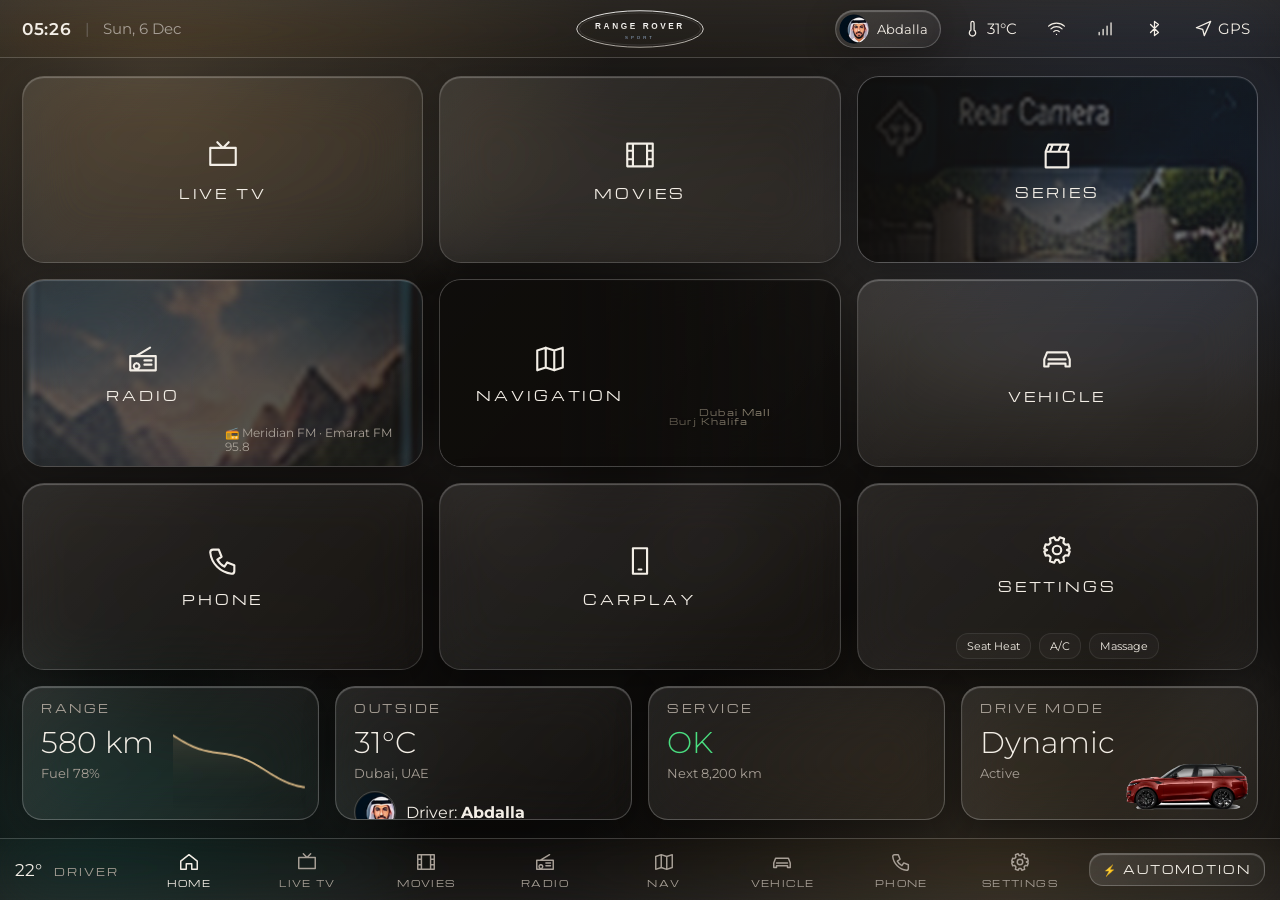
==== commit e569f953: "Deploy Range Rover v3.0.0 (watermark-free maps + zero glow) & ABBADI Linux OS Z Fold6 Glass Edition " ====
--- a/index.html
+++ b/index.html
@@ -1,12 +1,12 @@
 <!DOCTYPE html><html lang="en"><head><meta charset="utf-8">
 <meta name="viewport" content="width=device-width,initial-scale=1,maximum-scale=1,user-scalable=no,viewport-fit=cover"><meta name="google" content="notranslate">
-<title>Range Rover · Pivi Pro</title><link rel="stylesheet" href="libs/leaflet.css"><link rel="stylesheet" href="pivi.css"></head>
+<title>Range Rover · Pivi Pro</title><link rel="stylesheet" href="libs/leaflet.css"><link rel="stylesheet" href="pivi.css"><link rel="stylesheet" href="v3.css"></head>
 <body class="lay-grid" translate="no"><div class="shell">
 <div class="ambient" id="ambient"></div>
 <header class="top">
  <div class="l"><span class="clock" id="clock">--:--</span><span class="sep">|</span><span class="muted" id="date"></span></div>
  <div class="c brand" id="brand"><img id="brandImg" src="assets/range-rover-sport.svg" alt="Range Rover Sport"></div>
- <div class="r"><span class="ico" id="tTemp"><i data-i="thermo"></i><span id="outT">31°C</span></span><button class="ico" id="tWifi" data-open="wifi"><i data-i="wifi"></i></button><span class="ico"><i data-i="signal"></i></span><button class="ico" id="tBt" data-open="bt"><i data-i="bt"></i></button><button class="ico" data-go="nav"><i data-i="gps"></i>GPS</button></div>
+ <div class="r"><button class="ppill" id="pPill" data-open="profile"><img class="uPhoto" src="assets/abdalla-avatar.png" alt=""><span>Abdalla</span></button><span class="ico" id="tTemp"><i data-i="thermo"></i><span id="outT">31°C</span></span><button class="ico" id="tWifi" data-open="wifi"><i data-i="wifi"></i></button><span class="ico"><i data-i="signal"></i></span><button class="ico" id="tBt" data-open="bt"><i data-i="bt"></i></button><button class="ico" data-go="nav"><i data-i="gps"></i>GPS</button></div>
 </header>
 <main class="stage">
 <!-- HOME -->
@@ -15,7 +15,7 @@
   <div class="tile glow" data-go="iptv"><i data-i="tv"></i><div class="lbl">Live TV</div></div>
   <div class="tile" data-go="movies"><i data-i="film"></i><div class="lbl">Movies</div></div>
   <div class="tile" data-go="series"><img class="bgimg" src="assets/smart-gate-cam.jpg" alt=""><div class="shade"></div><div class="z2"><i data-i="clap"></i><div class="lbl">Series</div></div></div>
-  <div class="tile glow" data-go="music"><img class="bgimg" id="tileArt" src="assets/album-horizon.jpg" alt="" style="opacity:.28"><div class="z2" style="margin-right:40%"><i data-i="music"></i><div class="lbl">Music</div></div><div class="note">❄ Auto-optimized based on driver preference and outside temp (<span class="oT">31°C</span>)</div></div>
+  <div class="tile glow" data-go="radio" id="radioTile"><img class="bgimg" id="tileArt" src="assets/album-horizon.jpg" alt="" style="opacity:.22"><div class="z2" style="margin-right:40%"><i data-i="radio"></i><div class="lbl">Radio</div></div><div class="note">📻 Meridian FM · <span id="tileSt">Emarat FM 95.8</span></div></div>
   <div class="tile" data-go="nav"><div class="mini" id="miniMap"></div><div class="shade" style="position:absolute;inset:0;background:linear-gradient(90deg,rgba(15,13,11,.92) 30%,transparent)"></div><div class="z2" style="margin-right:45%"><i data-i="map"></i><div class="lbl">Navigation</div></div></div>
   <div class="tile" data-go="vehicle"><i data-i="car"></i><div class="lbl">Vehicle</div></div>
   <div class="tile glow" data-go="phone"><i data-i="phone"></i><div class="lbl">Phone</div></div>
@@ -24,7 +24,7 @@
  </div>
  <div class="cards4">
   <div class="card glass"><div class="cap">Range</div><div class="v" id="rangeV">580 km</div><div class="s">Fuel 78%</div><canvas id="rangeGraph" width="200" height="90"></canvas></div>
-  <div class="card glass"><div class="cap">Outside</div><div class="v oT">31°C</div><div class="s">Dubai, UAE · Driver: Abdalla</div></div>
+  <div class="card glass"><div class="cap">Outside</div><div class="v oT">31°C</div><div class="s">Dubai, UAE</div><div class="drvB"><img class="uPhoto" src="assets/abdalla-avatar.png" alt=""><span>Driver: <b>Abdalla</b></span></div></div>
   <div class="card glass"><div class="cap">Service</div><div class="v" style="color:var(--ok)">OK</div><div class="s">Next 8,200 km</div></div>
   <div class="card glass" data-go="vehicle"><div class="cap">Drive Mode</div><div class="v" id="dmV">Dynamic</div><div class="s">Active</div><img src="assets/range-rover-sport-side.png" class="carThumb" style="position:absolute;right:8px;bottom:8px;width:42%" alt=""></div>
  </div>
@@ -32,26 +32,38 @@
   <div class="w glass" style="grid-row:span 1"><img class="fill" src="assets/smart-gate-cam.jpg" alt=""><div class="over"><h4>Rear View Camera</h4><div class="muted">Full-width and live</div></div></div>
   <div class="w glass"><div class="cap">Voice & AI Status</div><p style="margin-top:10px;font-size:14px" id="aiStatus">AI Assistant: Waiting for command.</p><button class="btn" style="margin-top:12px" id="voiceBtn">Speak Command</button></div>
   <div class="w glass" style="grid-row:span 2" id="wfCock"><div class="cap">Automated Workflows</div><div class="row" style="margin-top:8px"><h4 class="sp">Daily Commute</h4><span class="pill-ok" id="wfState">Ready</span></div><div class="wfl" data-wf="commute"></div><button class="btn pri" style="margin-top:10px;width:100%" data-run="commute">Run Daily Commute</button>
-   <div class="row" style="margin-top:14px"><h4 class="sp">Road Trip</h4><span class="badge">NEW</span></div><div class="row"><button class="chip" data-run="roadtrip">Adaptive cruise</button><button class="chip" data-run="roadtrip">Hotel assistant</button><button class="chip" data-go="music">Playlist</button></div></div>
+   <div class="row" style="margin-top:14px"><h4 class="sp">Road Trip</h4><span class="badge">NEW</span></div><div class="row"><button class="chip" data-run="roadtrip">Adaptive cruise</button><button class="chip" data-run="roadtrip">Hotel assistant</button><button class="chip" data-go="radio">Radio</button></div></div>
   <div class="w glass" data-go="nav"><div class="mini" id="miniMap2" style="position:absolute;inset:0;opacity:.7"></div><div class="over"><h4>Adaptive Map</h4><div class="muted">Route optimized</div><div style="margin-top:50px"><span class="pill-ok">Route optimized</span> Arrival ETA <b id="etaC">17:35</b></div></div></div>
   <div class="w glass"><div class="cap">Drive Mode · G-Forces · Power</div><canvas id="gGraph" width="400" height="140" style="width:100%;height:110px"></canvas></div>
   <div class="w glass"><div class="cap">Quick Shortcuts</div><div class="row" style="margin-top:12px"><button class="btn" data-go="phone">Phone</button><button class="btn" data-go="vehicle">Climate</button><button class="btn" data-q="seatmem">Seat Memory</button></div></div>
-  <div class="w glass"><div class="cap">Range Mode</div><div class="v" style="font-size:28px;font-weight:300">580 km</div><div class="muted">Fuel 78% · Dynamic</div></div>
+  <div class="w glass"><div class="drvB" style="margin:0 0 8px"><img class="uPhoto" src="assets/abdalla-avatar.png" alt=""><div><b>Abdalla Abbadi</b><div class="muted" style="font-size:11px">Driver 1 · Seat Memory 1</div></div></div><div class="cap">Range Mode</div><div class="v" style="font-size:28px;font-weight:300">580 km</div><div class="muted">Fuel 78% · Dynamic</div></div>
   <div class="w glass"><div class="cap">Rear Passenger View</div><div class="row" style="margin-top:10px"><button class="chip on" data-rear="Live TV">Live TV</button><button class="chip" data-rear="Movies">Movies</button></div><button class="btn" style="margin-top:12px;width:100%" id="pushRear">Push Content to Rear</button></div>
  </div>
  <div class="pop glass" id="wfPop"><div class="cap">Automated Workflows</div><div class="row" style="margin:10px 0"><button class="chip on" data-pick="commute">Commute</button><button class="chip" data-pick="arrival">Arrival V2X</button><button class="chip" data-pick="cinema">Cinema</button></div><div class="wfl" id="wfPopList"></div><div class="row" style="margin-top:12px"><button class="btn pri sp" id="wfRun">Run</button><button class="btn" id="wfClose">Close</button></div></div>
 </section>
 <!-- IPTV -->
 <section class="screen" id="s-iptv">
- <div class="row"><div class="h1">Live TV</div><input class="inp sp" id="q" placeholder="Search channels…" style="max-width:420px"><select class="inp" id="catSel" style="width:auto"></select><button class="btn" id="quadBtn">Quad View</button><button class="btn pri" data-open="xt">Subscription</button></div>
+ <div class="row"><div class="h1">Live TV</div><input class="inp sp" id="q" placeholder="Search channels…" style="max-width:420px"><select class="inp" id="catSel" style="width:auto"></select><button class="btn" id="quadBtn">Quad View</button><button class="btn" id="fsBtn">⛶ Fullscreen</button><button class="btn pri" data-open="xt">Subscription</button></div>
  <div class="hub"><div class="cats glass" id="cats"></div>
-  <div class="player glass"><video id="mv" playsinline autoplay></video><div class="p-top"><span class="live">LIVE</span><b id="nowName">Select a channel</b><span class="sp"></span><span id="nowBad"></span></div><div class="p-stat" id="pstat"></div><div class="quad" id="quad"></div></div>
+  <div class="player glass"><video id="mv" playsinline autoplay></video><div class="p-top"><span class="live">LIVE</span><b id="nowName">Select a channel</b><span class="sp"></span><span id="nowBad"></span></div><div class="p-stat" id="pstat"></div><div class="quad" id="quad"></div>
+  <button class="fsb tr" data-fs>⛶ FULLSCREEN</button><button class="fsb br" data-fs>⛶</button>
+  <button class="btn fsx" id="fsExit">✕ Exit</button>
+  <div class="fsc" id="fsc"><button class="chip" id="fsDrw">☰ Channels</button><button class="chip" id="fsPrev">◀ Prev</button><button class="chip" id="fsNext">Next ▶</button><span class="cap">Aspect</span><button class="chip on" data-ar="fit">Fit</button><button class="chip" data-ar="fill">Fill</button><button class="chip" data-ar="169">16:9</button><button class="chip" id="fsMute">🔊</button><input type="range" id="fsVol" min="0" max="100" value="100"></div>
+  <div class="fsd" id="fsd"></div></div>
   <div class="list glass" id="chl"></div></div>
 </section>
-<section class="screen" id="s-movies"><div class="row"><div class="h1">Movies</div><input class="inp sp" id="qm" placeholder="Search movies…" style="max-width:420px"><button class="btn" data-cine="theater">Theater Mode</button><button class="btn" data-cine="atmos">Dolby Atmos</button><button class="btn" data-cine="hall">Concert Hall</button></div>
- <div class="vodwrap"><div class="cats glass" id="mcats"></div><div class="posters" id="mgrid"></div></div></section>
-<section class="screen" id="s-series"><div class="row"><div class="h1">Series</div><input class="inp sp" id="qs" placeholder="Search series…" style="max-width:420px"><span class="muted" id="sInfo"></span></div>
- <div class="vodwrap"><div class="cats glass" id="scats"></div><div class="posters" id="sgrid"></div></div></section>
+<section class="screen nf" id="s-movies"><div class="nf-top"><div class="nf-brand"><span class="nf-n">N</span><span>RANGE ROVER CINEMA · NETFLIX EDITION</span></div><span class="nf-tag gold">N FILM</span><span class="sp"></span><input class="inp nf-q" id="qm" placeholder="Search movies…"><button class="btn" data-cine="theater">Theater</button><button class="btn" data-cine="atmos">Atmos</button></div>
+ <div class="nf-pills" id="mcats"></div><div id="mhome"></div><div class="nf-grid" id="mgrid"></div></section>
+<section class="screen nf" id="s-series"><div class="nf-top"><div class="nf-brand"><span class="nf-n">N</span><span>RANGE ROVER CINEMA · NETFLIX EDITION</span></div><span class="nf-tag red">N SERIES</span><span class="sp"></span><input class="inp nf-q" id="qs" placeholder="Search series…"><span class="muted" id="sInfo"></span></div>
+ <div class="nf-pills" id="scats"></div><div id="shome"></div><div class="nf-grid" id="sgrid"></div></section>
+<!-- RADIO -->
+<section class="screen" id="s-radio"><div class="row"><div class="h1">Meridian Radio</div><span class="onair" id="onair"><i></i>OFF AIR</span><span class="sp"></span><button class="btn pri" id="rdAddBtn">＋ Add Station</button></div>
+ <div class="rd-top" id="rdTop"></div>
+ <div class="rd-panel"><div class="row"><div><div class="cap" id="rdSub">Meridian FM Tuner</div><div class="rd-big" id="rdName">—</div><div class="muted" id="rdStat">Select a station</div></div><span class="sp"></span><button class="btn" id="rdSeekL">◀ SEEK</button><button class="btn pri" id="rdPlay" style="font-size:16px">▶</button><button class="btn" id="rdSeekR">SEEK ▶</button></div>
+  <div class="fm" style="margin-top:14px"><canvas id="fmScale" width="1200" height="96"></canvas><div class="needle" id="needle" style="left:50%"></div></div>
+  <canvas id="spec" width="1200" height="90"></canvas>
+  <div class="row" style="margin-top:12px"><span class="cap">Volume</span><input type="range" id="rdVol" min="0" max="100" value="80" style="max-width:320px"><span class="sp"></span><span class="sw on" id="m3d"></span><span>Meridian 3D Surround</span></div></div>
+ <div class="cap" style="margin-top:16px">All Stations</div><div class="rd-list" id="rdList"></div><audio id="rau" preload="none"></audio></section>
 <!-- MUSIC -->
 <section class="screen" id="s-music"><div class="h1">Meridian Music</div><div class="music">
  <div class="np glass"><div class="row"><img id="npArt" src="assets/album-horizon.jpg" alt=""><div><div class="cap">Now Playing</div><h2 id="npT" style="font-weight:400;margin-top:8px">Desert Horizon</h2><div class="muted" id="npA">Pivi Synth Ensemble</div></div></div>
@@ -90,18 +102,18 @@
 <section class="screen" id="s-settings"><div class="h1">Settings</div><div class="set">
  <div class="glass" style="padding:10px" id="stabs"><button class="stab on" data-st="display">Display & Ambient</button><button class="stab" data-st="sound">Meridian Sound</button><button class="stab" data-st="navs">Navigation & Units</button><button class="stab" data-st="conn">Connectivity</button><button class="stab" data-st="iptvs">IPTV Subscription</button><button class="stab" data-st="sys">System & Diagnostics</button></div>
  <div class="glass" style="overflow:hidden;display:flex">
-  <div class="spane on" id="p-display"><h3>Brightness</h3><input type="range" id="bri" min="35" max="100" value="100"><h3>Contrast</h3><input type="range" id="con" min="80" max="130" value="100"><h3>Ambient Lighting · 64 colours</h3><div class="colors" id="colors"></div><h3>Layout</h3><div class="row"><button class="chip" data-lay="grid">3×3 Grid</button><button class="chip" data-lay="cockpit">Pivi Pro Sport Cockpit</button></div><h3>Logo</h3><div class="row"><button class="chip" data-logo="sport">Range Rover Sport</button><button class="chip" data-logo="pivi">Pivi Pro Sport</button><button class="chip" data-logo="white">Range Rover White</button></div></div>
+  <div class="spane on" id="p-display"><h3>Frame & Dial Glow Effect</h3><div class="row"><span class="sw" id="glowSw"></span><span>Glow on tiles, keypad rings and dials (off = clean glass)</span></div><h3>Brightness</h3><input type="range" id="bri" min="35" max="100" value="100"><h3>Contrast</h3><input type="range" id="con" min="80" max="130" value="100"><h3>Ambient Lighting · 64 colours</h3><div class="colors" id="colors"></div><h3>Layout</h3><div class="row"><button class="chip" data-lay="grid">3×3 Grid</button><button class="chip" data-lay="cockpit">Pivi Pro Sport Cockpit</button></div><h3>Logo</h3><div class="row"><button class="chip" data-logo="sport">Range Rover Sport</button><button class="chip" data-logo="pivi">Pivi Pro Sport</button><button class="chip" data-logo="white">Range Rover White</button></div></div>
   <div class="spane" id="p-sound"><h3>Equalizer</h3><div id="eqBox2"></div><h3>System Volume</h3><input type="range" id="vol" min="0" max="100" value="60"><h3>Chimes</h3><div class="row"><span class="sw on" id="chimeSw"></span><span>JLR audio chimes</span><button class="chip" id="testChime">Test</button></div></div>
   <div class="spane" id="p-navs"><h3>Units</h3><div class="row"><button class="chip on" data-unit="kmh">km/h</button><button class="chip" data-unit="mph">mph</button></div><h3>Voice Guidance</h3><div class="row"><span class="sw on" id="voiceSw"></span><span>Spoken turn-by-turn</span></div><h3>Speed Warning</h3><div class="row"><span class="sw on" id="spdSw"></span><span>Chime when over street limit</span></div></div>
   <div class="spane" id="p-conn"><h3>Wireless</h3><div class="row"><button class="btn" data-open="wifi">Wi-Fi Manager</button><button class="btn" data-open="bt">Bluetooth Manager</button><button class="btn" data-open="hotspot">Hotspot</button></div><h3>Home Launcher</h3><button class="btn" id="setHome">Set Pivi Pro as default Home</button></div>
   <div class="spane" id="p-iptvs"><h3>Subscription</h3><div class="diag" id="subInfo"></div><div class="row" style="margin-top:12px"><button class="btn pri" data-open="xt">Connect / Change</button><button class="btn" id="xtOff">Disconnect</button><button class="btn" id="xtRe">Reload Lists</button></div></div>
   <div class="spane" id="p-sys"><h3>Diagnostics</h3><div class="diag" id="diag"></div><div class="row" style="margin-top:12px"><button class="btn" id="runDiag">Run Diagnostics</button><button class="btn" id="checkUpd">Check for Update</button></div></div>
  </div>
- <div class="glass prof"><img src="assets/abdalla-avatar.png" alt=""><h2 style="font-weight:400">Abdalla Abbadi</h2><div class="cap" style="margin:8px 0">Official Range Rover Systems Development Partner</div><div style="color:var(--gold2)">connect@3bbadi.com</div><img src="assets/range-rover-white-logo.png" style="width:150px;height:auto;border:0;border-radius:0;margin-top:22px" alt=""><div class="muted" style="font-size:12px;margin-top:12px">Pivi Pro Launcher v2.0.0<br>© 2026 Abdalla Abbadi</div></div>
+ <div class="glass prof"><img class="uPhoto" src="assets/abdalla-avatar.png" alt="" data-open="profile" style="cursor:pointer"><h2 style="font-weight:400">Abdalla Abbadi</h2><div class="cap" style="margin:8px 0">Official Range Rover Systems Development Partner</div><div style="color:var(--gold2)">connect@3bbadi.com</div><img src="assets/range-rover-white-logo.png" style="width:150px;height:auto;border:0;border-radius:0;margin-top:22px" alt=""><div class="muted" style="font-size:12px;margin-top:12px">Pivi Pro Launcher v3.0.0<br>© 2026 Abdalla Abbadi</div></div>
 </div></section>
 </main>
 <nav class="dock"><div class="temp" id="dockT">22° <small>DRIVER</small></div><div class="items">
- <button class="dk on" data-go="home"><i data-i="home"></i>HOME</button><button class="dk" data-go="iptv"><i data-i="tv"></i>LIVE TV</button><button class="dk" data-go="movies"><i data-i="film"></i>MOVIES</button><button class="dk" data-go="music"><i data-i="music"></i>MUSIC</button><button class="dk" data-go="nav"><i data-i="map"></i>NAV</button><button class="dk" data-go="vehicle"><i data-i="car"></i>VEHICLE</button><button class="dk" data-go="phone"><i data-i="phone"></i>PHONE</button><button class="dk" data-go="settings"><i data-i="gear"></i>SETTINGS</button></div>
+ <button class="dk on" data-go="home"><i data-i="home"></i>HOME</button><button class="dk" data-go="iptv"><i data-i="tv"></i>LIVE TV</button><button class="dk" data-go="movies"><i data-i="film"></i>MOVIES</button><button class="dk" data-go="radio"><i data-i="radio"></i>RADIO</button><button class="dk" data-go="nav"><i data-i="map"></i>NAV</button><button class="dk" data-go="vehicle"><i data-i="car"></i>VEHICLE</button><button class="dk" data-go="phone"><i data-i="phone"></i>PHONE</button><button class="dk" data-go="settings"><i data-i="gear"></i>SETTINGS</button></div>
  <button class="btn vbtn" id="wfBtn">⚡ AutoMotion</button></nav>
 <div class="voice glass" id="voice"><span class="dot"></span><span id="voiceT"></span></div>
 <div class="modal" id="m-wifi"><div class="mcard glass"><div class="row"><div class="h1 sp">Wi-Fi</div><span class="sw" id="wifiSw"></span></div><div class="diag" id="wifiInfo"></div><div class="row" style="margin:12px 0"><div class="cap sp">Networks</div><button class="chip" id="wifiScan">Scan</button></div><div id="nets"></div><div id="wifiJoin" style="display:none;margin-top:10px"><input class="inp" id="wifiPw" type="password" placeholder="Password"><button class="btn pri" style="margin-top:10px" id="wifiGo">Connect</button></div><button class="btn" style="margin-top:14px" data-close>Close</button></div></div>
@@ -112,9 +124,14 @@
  <div class="muted" id="xtStat" style="margin-top:10px;min-height:20px"></div><div class="row" style="margin-top:10px"><button class="btn pri" id="xtGo">Connect</button><button class="btn" data-close>Cancel</button></div></div></div>
 <div class="modal" id="m-call"><div class="mcard glass" style="text-align:center"><div class="cap">Calling via Meridian</div><h2 style="font-weight:300;margin:14px 0" id="callNum"></h2><div class="muted" id="callT">00:00</div><div class="row" style="justify-content:center;margin-top:18px"><button class="chip" id="cMute">Mute</button><button class="chip on" id="cSpk">Speaker</button><button class="chip" id="cKey">Keypad</button></div><button class="callbtn end" id="endCall">✆</button></div></div>
 <div class="modal" id="m-eps"><div class="mcard glass"><div class="row"><div class="h1 sp" id="epsT">Episodes</div><button class="btn" data-close>Close</button></div><div class="row" id="seasons" style="margin:10px 0"></div><div id="eps"></div></div></div>
+<div class="modal" id="m-profile"><div class="mcard glass pf"><div class="cap">Driver Profile</div><img class="uPhoto big" src="assets/abdalla-avatar.png" alt=""><h2 style="font-weight:400">Abdalla Abbadi</h2><div class="cap" style="margin:8px 0">Official Range Rover Systems Development Partner</div><div style="color:var(--gold2)">connect@3bbadi.com</div>
+ <div class="prefs"><div><small>Seat Memory</small>Position 1</div><div><small>Climate</small>21°C Auto</div><div><small>Favourite Station</small><span id="pfSt">Emarat FM 95.8</span></div><div><small>Ambient Mode</small><span id="pfAmb">Gold</span></div></div>
+ <div class="row" style="justify-content:center"><label class="btn pri filebtn">📷 Change Profile Photo<input type="file" id="pfFile" accept="image/*"></label><button class="btn" id="pfReset">Reset</button><button class="btn" data-close>Close</button></div></div></div>
+<div class="modal" id="m-station"><div class="mcard glass"><div class="h1" id="stT">Add Station</div><input class="inp" id="stName" placeholder="Station name"><input class="inp" id="stMhz" placeholder="Frequency MHz (87.5–108.0)" inputmode="decimal" style="margin-top:8px"><input class="inp" id="stUrl" placeholder="Stream URL (mp3 / aac / m3u8)" style="margin-top:8px"><div class="muted" id="stStat" style="margin-top:8px;min-height:18px"></div><div class="row" style="margin-top:10px"><button class="btn pri" id="stSave">Save</button><button class="btn" id="stTest">Test</button><button class="btn" data-close>Cancel</button></div></div></div>
+<div class="modal" id="m-detail"><div class="mcard glass dt" id="dtBox"></div></div>
 <div class="vplayer" id="vp"><video id="vv" controls playsinline autoplay></video><button class="btn x" id="vpX">Close</button></div>
 <div class="toast glass" id="toast"></div>
 </div>
 <script src="libs/hls.min.js"></script><script src="libs/mpegts.js"></script><script src="libs/leaflet.js"></script>
-<script src="js/core.js"></script><script src="js/iptv.js"></script><script src="js/nav.js"></script><script src="js/system.js"></script>
+<script src="js/core.js"></script><script src="js/iptv.js"></script><script src="js/nav.js"></script><script src="js/system.js"></script><script src="js/v3.js"></script>
 </body></html>
--- a/v3.css
+++ b/v3.css
@@ -0,0 +1,128 @@
+/* ===== Pivi Pro v3 — Liquid Glass · Netflix Cinema · Meridian Radio ===== */
+@font-face{font-family:Bebas;src:url(fonts/BebasNeue.ttf)}
+:root{--lg:linear-gradient(135deg,rgba(255,255,255,.10),rgba(255,255,255,.03));--lgb:1px solid rgba(255,255,255,.22);--lgs:inset 0 1px 1px rgba(255,255,255,.25),0 8px 32px rgba(0,0,0,.28);--nf:#e50914;--line0:1px solid rgba(255,255,255,.16)}
+/* rich ambient backdrop so the glass reads */
+.shell{background:
+ radial-gradient(60% 50% at 12% 8%,rgba(212,180,131,.24),transparent 60%),
+ radial-gradient(50% 45% at 92% 18%,rgba(70,110,190,.20),transparent 62%),
+ radial-gradient(55% 50% at 78% 96%,rgba(212,180,131,.16),transparent 60%),
+ radial-gradient(45% 40% at 8% 92%,rgba(40,150,140,.16),transparent 60%),
+ linear-gradient(180deg,#15120f,#0a0908)}
+.shell::before{content:'';position:fixed;inset:0;background:url(assets/hero-dubai-rr.png) center/cover;opacity:.11;filter:blur(28px) grayscale(.9) saturate(.4);pointer-events:none;z-index:0}
+.top,.stage,.dock{position:relative;z-index:1}
+/* liquid glass everywhere */
+.glass,.mcard,.cats,.list,.tile,.card,.w,.np,.nf-hero,.nf-pill,.rd-card,.rd-panel,.toast,.voice,.pop,.fsc,.fsd,.ppill{background:var(--lg)!important;-webkit-backdrop-filter:blur(28px) saturate(180%);backdrop-filter:blur(28px) saturate(180%);border:var(--lgb)!important;box-shadow:var(--lgs)!important}
+.player.glass{background:rgba(0,0,0,.35)!important}
+.top{background:linear-gradient(180deg,rgba(255,255,255,.07),rgba(255,255,255,.02));-webkit-backdrop-filter:blur(28px) saturate(180%);backdrop-filter:blur(28px) saturate(180%);border-bottom:1px solid rgba(255,255,255,.14)}
+.dock{background:linear-gradient(0deg,rgba(255,255,255,.07),rgba(255,255,255,.02));-webkit-backdrop-filter:blur(28px) saturate(180%);backdrop-filter:blur(28px) saturate(180%);border-top:1px solid rgba(255,255,255,.14)}
+.modal{background:rgba(0,0,0,.30);-webkit-backdrop-filter:blur(10px);backdrop-filter:blur(10px)}
+.ch{background:rgba(255,255,255,.03);border:1px solid rgba(255,255,255,.08)}.ch.on{background:rgba(212,180,131,.16)}
+.inp{background:rgba(255,255,255,.06);border:1px solid rgba(255,255,255,.18)}
+.btn{background:linear-gradient(135deg,rgba(255,255,255,.12),rgba(255,255,255,.03));border:1px solid rgba(255,255,255,.22);box-shadow:inset 0 1px 1px rgba(255,255,255,.25)}
+/* ===== glow OFF by default ===== */
+.tile,.tile.glow{box-shadow:var(--lgs)!important;border:var(--line0)!important}
+.key{background:linear-gradient(135deg,rgba(255,255,255,.10),rgba(255,255,255,.03))!important;border:var(--line0)!important;box-shadow:none!important}
+.dial{background:linear-gradient(135deg,rgba(255,255,255,.10),rgba(255,255,255,.03))!important;border:var(--line0)!important;box-shadow:none!important}
+.btn.on,.btn.pri{box-shadow:inset 0 1px 1px rgba(255,255,255,.35)}
+.ambient{opacity:.0}
+body.glow-enabled .ambient{opacity:.55}
+body.glow-enabled .tile.glow{border-color:rgba(232,207,160,.7)!important;box-shadow:0 0 26px rgba(212,180,131,.35),inset 0 0 22px rgba(212,180,131,.12)!important}
+body.glow-enabled .key{box-shadow:0 0 14px rgba(212,180,131,.35),inset 0 0 10px rgba(212,180,131,.15)!important;border-color:rgba(232,207,160,.5)!important}
+body.glow-enabled .dial{box-shadow:inset 0 0 0 6px #141210,inset 0 0 0 8px #6d6357,0 0 30px rgba(212,180,131,.4)!important}
+body.glow-enabled .btn.on,body.glow-enabled .btn.pri{box-shadow:0 0 22px rgba(212,180,131,.35)}
+/* ===== dock fits 9 items (Fold6 884–1080 & cover 380–450) ===== */
+.dock{height:auto;min-height:62px;padding:4px clamp(4px,1.2vw,22px);gap:clamp(4px,.8vw,10px)}
+.dock .items{min-width:0;overflow-x:auto;scrollbar-width:none;justify-content:space-evenly;gap:0}.dock .items::-webkit-scrollbar{display:none}
+.dk{flex:1 1 0;min-width:0;padding:6px clamp(2px,.6vw,12px);font-size:clamp(6.5px,.8vw,8.5px);letter-spacing:clamp(.04em,.12vw,.16em);white-space:nowrap}
+.dk svg{width:clamp(18px,2vw,22px);height:clamp(18px,2vw,22px)}
+.dock .vbtn{flex:none;padding:8px clamp(6px,1vw,18px);font-size:clamp(8px,.9vw,10.5px)}
+@media (max-width:1100px){.dock .temp{display:none}}
+@media (max-width:520px){.dk{font-size:0;gap:0}.dk svg{width:20px;height:20px}.dock .vbtn{font-size:0;padding:8px}.dock .vbtn::before{content:'⚡';font-size:16px}}
+/* ===== profile pill ===== */
+.ppill{display:inline-flex;align-items:center;gap:8px;padding:3px 12px 3px 3px;border-radius:30px;font-size:13px}
+.ppill img{width:30px;height:30px;border-radius:50%;object-fit:cover}
+.drvB{display:flex;align-items:center;gap:10px;margin-top:10px}.drvB img{width:42px;height:42px;border-radius:50%;object-fit:cover;border:var(--line0)}
+.pf{text-align:center}.pf .big{width:132px;height:132px;border-radius:50%;object-fit:cover;border:2px solid rgba(255,255,255,.35);margin:6px auto 12px;display:block}
+.pf .prefs{display:grid;grid-template-columns:1fr 1fr;gap:10px;margin:16px 0;text-align:left}.pf .prefs div{padding:10px 12px;border-radius:14px;background:rgba(255,255,255,.05);border:1px solid rgba(255,255,255,.12);font-size:13px}.pf .prefs small{display:block;color:var(--txt2);font-size:10px;letter-spacing:.14em;text-transform:uppercase}
+.filebtn{position:relative;overflow:hidden;display:inline-block}.filebtn input{position:absolute;inset:0;opacity:0;cursor:pointer}
+/* ===== Live TV fullscreen ===== */
+.fsb{position:absolute;z-index:6;padding:7px 12px;border-radius:12px;font-family:var(--disp);font-size:9px;letter-spacing:.16em;background:linear-gradient(135deg,rgba(255,255,255,.16),rgba(255,255,255,.05));border:1px solid rgba(255,255,255,.28);-webkit-backdrop-filter:blur(16px);backdrop-filter:blur(16px)}
+.fsb.tr{top:52px;right:14px}.fsb.br{bottom:40px;right:14px}
+.player.fs{position:fixed!important;inset:0!important;width:100vw!important;height:100vh!important;z-index:99999!important;background:#000!important;border-radius:0!important;border:0!important}
+.player.fs .fsb{display:none}
+.player.fs video{object-fit:contain}.player.ar-fill video{object-fit:cover}.player.ar-169 video{object-fit:fill;aspect-ratio:16/9;height:auto;max-height:100%;margin:auto}
+.fsc{position:absolute;left:50%;bottom:22px;transform:translateX(-50%);display:none;gap:8px;align-items:center;padding:10px 14px;border-radius:22px;z-index:8;transition:opacity .4s;flex-wrap:wrap;justify-content:center;max-width:96vw}
+.player.fs .fsc{display:flex}.player.fs.idle .fsc,.player.fs.idle .p-top,.player.fs.idle .fsx{opacity:0;pointer-events:none}
+.fsc .chip{background:rgba(255,255,255,.06)}.fsc input[type=range]{width:110px}
+.fsx{position:absolute;top:18px;right:18px;z-index:9;display:none}.player.fs .fsx{display:block}
+.fsd{position:absolute;top:0;bottom:0;left:0;width:min(340px,80vw);z-index:9;overflow-y:auto;padding:12px;transform:translateX(-105%);transition:transform .35s;border-radius:0 22px 22px 0}.fsd.on{transform:none}
+.fsd .ch{margin-bottom:6px}
+/* ===== Fold6 Live TV (≈900×1050): big player on top, categories + channels side by side ===== */
+@media (max-width:1100px) and (min-width:701px){
+ #s-iptv .hub{grid-template-columns:minmax(200px,38%) 1fr;grid-template-rows:minmax(300px,46%) 1fr;height:calc(100% - 62px)}
+ #s-iptv .hub .player{grid-column:1/-1;grid-row:1}#s-iptv .hub .cats{grid-column:1;grid-row:2}#s-iptv .hub .list{grid-column:2;grid-row:2;max-height:none}
+ #s-iptv .row .inp.sp{max-width:none;min-width:140px}}
+/* ===== Netflix cinema ===== */
+.nf{padding-top:12px}
+.nf-top{display:flex;align-items:center;gap:12px;flex-wrap:wrap}
+.nf-brand{display:flex;align-items:center;gap:10px;font-family:Bebas,var(--disp);font-size:clamp(20px,2.4vw,30px);letter-spacing:.08em}
+.nf-n{font-family:Bebas;font-size:1.6em;line-height:1;color:var(--nf);text-shadow:0 2px 0 #7a0008}
+.nf-tag{font-family:Bebas;letter-spacing:.14em;padding:3px 10px;border-radius:6px;font-size:15px}
+.nf-tag.gold{color:#1b140a;background:linear-gradient(180deg,#f3e2bd,#b8955a)}.nf-tag.red{color:#fff;background:linear-gradient(180deg,#ff2a35,#8e0008)}
+.nf-q{max-width:340px;flex:1}
+.nf-pills{display:flex;gap:8px;overflow-x:auto;padding:12px 0 4px;scrollbar-width:none}.nf-pills::-webkit-scrollbar{display:none}
+.nf-pill{flex:none;padding:8px 16px;border-radius:30px!important;font-size:12.5px;white-space:nowrap}.nf-pill.on{background:linear-gradient(135deg,rgba(229,9,20,.55),rgba(229,9,20,.2))!important;border-color:rgba(255,120,120,.6)!important}
+.nf-hero{position:relative;min-height:clamp(240px,40vh,420px);border-radius:24px;overflow:hidden;margin:10px 0 6px;display:flex;align-items:flex-end}
+.nf-hero .bg{position:absolute;inset:0;background-size:cover;background-position:center 25%;filter:saturate(1.2);opacity:.85}
+.nf-hero .bg::after{content:'';position:absolute;inset:0;background:linear-gradient(90deg,rgba(8,7,6,.92) 8%,rgba(8,7,6,.45) 55%,transparent),linear-gradient(0deg,rgba(8,7,6,.9),transparent 50%)}
+.nf-hero .side{position:absolute;right:4%;top:50%;transform:translateY(-50%);height:82%;aspect-ratio:2/3;border-radius:14px;overflow:hidden;border:1px solid rgba(255,255,255,.25);box-shadow:0 20px 60px rgba(0,0,0,.6)}
+.nf-hero .in{position:relative;padding:clamp(16px,3vw,34px);max-width:min(620px,62%)}
+.nf-hero h1{font-family:Bebas;font-weight:400;font-size:clamp(36px,5.4vw,72px);line-height:.92;letter-spacing:.02em;margin:6px 0}
+.nf-meta{display:flex;gap:12px;align-items:center;flex-wrap:wrap;font-size:13px;margin:6px 0}.nf-match{color:#46d369;font-weight:700}
+.nf-q4{font-family:var(--disp);font-size:9px;letter-spacing:.16em;padding:3px 8px;border:1px solid rgba(255,255,255,.4);border-radius:4px}
+.nf-syn{color:#ddd;font-size:14px;line-height:1.5;display:-webkit-box;-webkit-line-clamp:3;-webkit-box-orient:vertical;overflow:hidden}
+.nf-btn{display:inline-flex;align-items:center;gap:8px;padding:11px 22px;border-radius:12px;font-weight:700;font-size:14px;letter-spacing:.06em;margin-top:14px;margin-right:8px;background:linear-gradient(135deg,rgba(255,255,255,.22),rgba(255,255,255,.07));border:1px solid rgba(255,255,255,.35);box-shadow:inset 0 1px 1px rgba(255,255,255,.35);-webkit-backdrop-filter:blur(20px);backdrop-filter:blur(20px)}
+.nf-btn.play{background:linear-gradient(135deg,rgba(255,255,255,.92),rgba(230,220,200,.8));color:#111}
+.nf-row{margin:16px 0 4px}.nf-row h3{font-family:Bebas;font-weight:400;font-size:24px;letter-spacing:.06em;margin-bottom:8px}
+.nf-strip{display:flex;gap:12px;overflow-x:auto;padding:4px 2px 12px;scroll-snap-type:x proximity;scrollbar-width:thin}
+.nf-card{flex:none;width:clamp(118px,12vw,170px);cursor:pointer;scroll-snap-align:start;transition:transform .25s;position:relative}
+.nf-card:active,.nf-card:hover{transform:scale(1.05);z-index:2}
+.nf-art{aspect-ratio:2/3;border-radius:10px;overflow:hidden;position:relative;border:1px solid rgba(255,255,255,.16);background:#111}
+.nf-art img{width:100%;height:100%;object-fit:cover;display:block}
+.nf-art .nfe{position:absolute;top:6px;left:7px;font-family:Bebas;color:var(--nf);font-size:22px;text-shadow:0 1px 2px #000}
+.nf-card .t{font-size:12px;margin-top:6px;white-space:nowrap;overflow:hidden;text-overflow:ellipsis;color:#ddd}
+.nf-rank{display:flex;align-items:flex-end;width:auto}.nf-rank .num{font-family:Bebas;font-size:clamp(110px,11vw,170px);line-height:.78;color:transparent;-webkit-text-stroke:3px #c9ccd1;background:linear-gradient(180deg,#f5f6f7,#8d9299 55%,#4a4e54);-webkit-background-clip:text;background-clip:text;margin-right:-14px;letter-spacing:-.04em;filter:drop-shadow(0 4px 10px rgba(0,0,0,.6))}
+.nf-rank .nf-card{width:clamp(100px,10vw,140px)}
+.gp{position:absolute;inset:0;display:flex;flex-direction:column;justify-content:space-between;padding:10px;color:#fff}
+.gp .gn{font-family:Bebas;color:var(--nf);font-size:30px;line-height:1}.gp .gc{font-family:var(--disp);font-size:7.5px;letter-spacing:.18em;opacity:.8;text-transform:uppercase}
+.gp .gt{font-family:Bebas;font-size:clamp(18px,1.8vw,26px);line-height:.95;letter-spacing:.03em;text-shadow:0 2px 8px rgba(0,0,0,.7)}.gp .gr{font-size:11px;color:#ffd666}
+.nf-grid{display:grid;grid-template-columns:repeat(auto-fill,minmax(130px,1fr));gap:14px;padding:6px 2px}.nf-grid .nf-card{width:auto}
+.nf-grid:empty{display:none}
+.dt{width:min(860px,94vw)!important}.dt .dh{display:grid;grid-template-columns:200px 1fr;gap:18px}.dt .dh .nf-art{width:200px}
+@media (max-width:600px){.dt .dh{grid-template-columns:1fr}.dt .dh .nf-art{width:150px;margin:auto}.nf-hero .side{display:none}.nf-hero .in{max-width:100%}}
+.ep{display:flex;gap:12px;align-items:center;padding:10px 12px;border-radius:12px;border:1px solid rgba(255,255,255,.1);background:rgba(255,255,255,.04);margin-bottom:6px;cursor:pointer}.ep b{font-family:Bebas;font-size:22px;color:var(--nf);width:34px}
+/* ===== Meridian Radio ===== */
+.rd-top{display:grid;grid-template-columns:repeat(4,1fr) auto;gap:12px;margin-top:12px}
+.rd-card{border-radius:20px;padding:14px;cursor:pointer;position:relative;min-height:110px;display:flex;flex-direction:column;justify-content:space-between;overflow:hidden}
+.rd-card .mhz{font-family:Bebas;font-size:38px;line-height:1;letter-spacing:.02em}.rd-card .nm{font-size:13px}.rd-card small{font-size:10px;color:var(--txt2);letter-spacing:.12em;text-transform:uppercase}
+.rd-card.on{border-color:rgba(232,207,160,.8)!important;background:linear-gradient(135deg,rgba(212,180,131,.28),rgba(255,255,255,.04))!important}
+.rd-card .ed{position:absolute;top:8px;right:8px;display:flex;gap:4px}.rd-card .ed button{font-size:12px;padding:2px 6px;border-radius:8px;background:rgba(0,0,0,.3)}
+.rd-add{display:grid;place-items:center;font-size:40px;min-width:90px}
+.rd-panel{border-radius:22px;padding:18px;margin-top:14px}
+.fm{position:relative;height:96px;border-radius:14px;background:linear-gradient(180deg,rgba(0,0,0,.35),rgba(0,0,0,.15));overflow:hidden;border:1px solid rgba(255,255,255,.12)}
+.fm canvas{width:100%;height:100%;display:block}
+.needle{position:absolute;top:6px;bottom:6px;width:2px;background:#ff3b30;box-shadow:0 0 12px #ff3b30,0 0 4px #fff;transition:left .9s cubic-bezier(.3,1.4,.5,1)}
+.onair{display:inline-flex;align-items:center;gap:6px;font-family:var(--disp);font-size:9px;letter-spacing:.2em;padding:5px 10px;border-radius:8px;border:1px solid rgba(255,255,255,.2);color:var(--txt3)}
+.onair i{width:8px;height:8px;border-radius:50%;background:#555}.onair.live{color:#fff;border-color:rgba(255,80,80,.6)}.onair.live i{background:#ff3b30;box-shadow:0 0 10px #ff3b30;animation:amb 1.2s infinite}
+#spec{width:100%;height:90px;display:block;margin-top:12px}
+.rd-big{font-family:Bebas;font-size:clamp(44px,6vw,84px);line-height:.9}
+.rd-list{display:grid;grid-template-columns:repeat(auto-fill,minmax(200px,1fr));gap:10px;margin-top:12px}.rd-list .rd-card{min-height:84px}
+@media (max-width:900px){.rd-top{grid-template-columns:repeat(2,1fr)}.rd-add{grid-column:1/-1;min-height:60px}}
+/* ===== Map layers ===== */
+#map .leaflet-tile-pane,#map.lay-dark .leaflet-tile-pane,#miniMap .leaflet-tile-pane,#miniMap2 .leaflet-tile-pane{filter:invert(100%) hue-rotate(180deg) brightness(88%) contrast(115%) saturate(80%)!important}
+#map.lay-street .leaflet-tile-pane,#map.lay-sat .leaflet-tile-pane,#map.lay-vector .leaflet-tile-pane{filter:none!important}
+.laysw{position:absolute;top:14px;left:50%;transform:translateX(-50%);z-index:650;display:flex;gap:6px;padding:6px;border-radius:16px;background:var(--lg);border:var(--lgb);-webkit-backdrop-filter:blur(20px);backdrop-filter:blur(20px);flex-wrap:wrap;max-width:60vw}
+.laysw .chip{font-size:11.5px;padding:6px 10px;background:rgba(0,0,0,.25)}
+.uae-lbl{font-family:var(--disp);font-size:9px;letter-spacing:.12em;color:#f2e4c6;text-shadow:0 1px 3px #000;white-space:nowrap}
+.navside{background:var(--lg)!important;-webkit-backdrop-filter:blur(28px) saturate(180%);backdrop-filter:blur(28px) saturate(180%);border:var(--lgb)!important}
+@media (max-width:1100px){.laysw{top:auto;bottom:calc(38% + 60px)}}
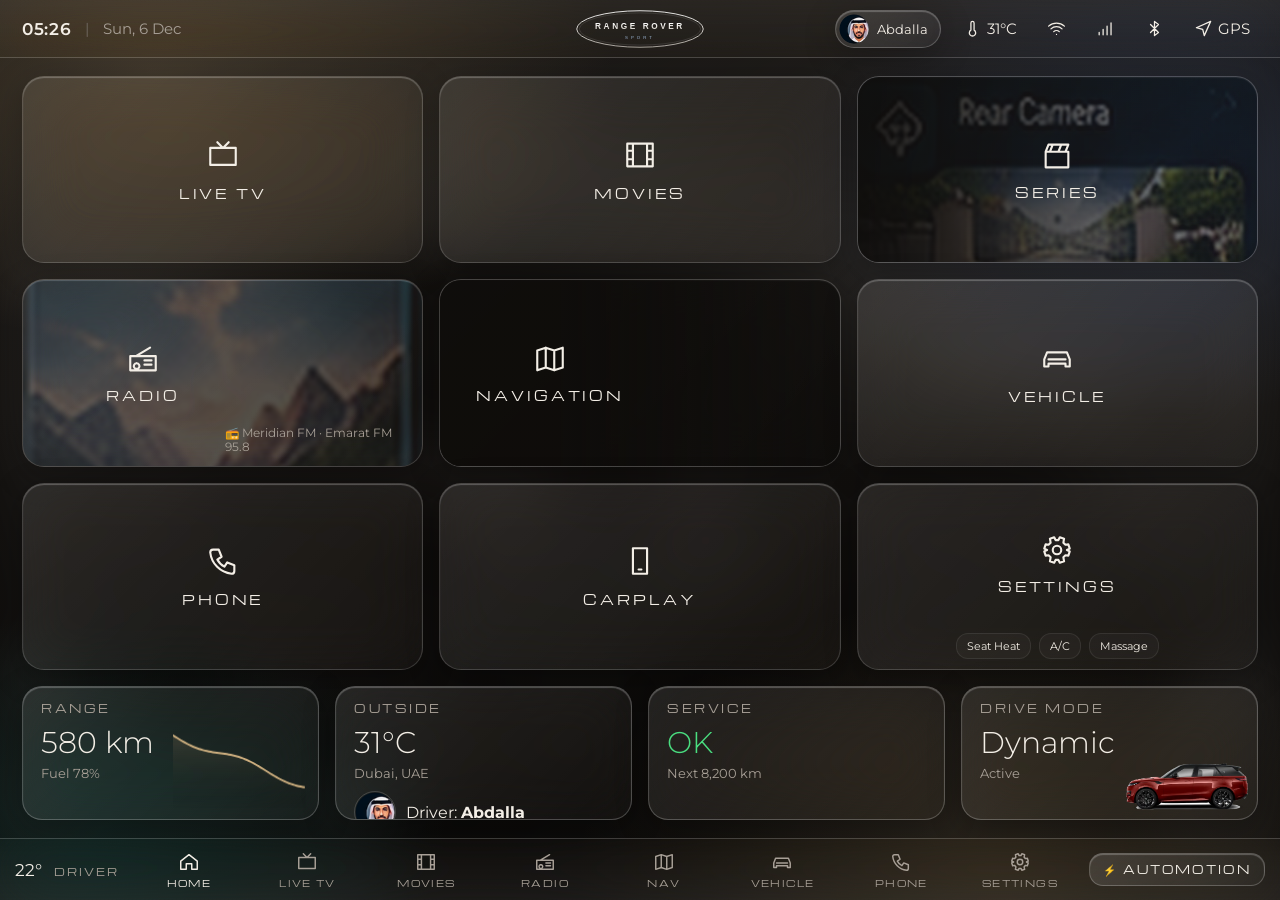
==== commit f07aeb08: "Deploy Range Rover Launcher v3.1.0 (3D Nav Zoom 17.5, Arrow Puck, Home/Work/Favs) + ABBADI Linux OS " ====
--- a/index.html
+++ b/index.html
@@ -76,7 +76,7 @@
  <div class="turn" id="turn"><div class="a" id="tA">↑</div><div class="d" id="tD">Ready</div><div class="n" id="tN">Choose a destination</div></div>
  <div class="mapctl"><button class="btn" id="zIn">+</button><button class="btn" id="zOut">−</button><button class="btn" id="pitch">3D</button><button class="btn" id="recenter">◎</button><button class="btn" id="demo">Demo</button></div>
  <div class="hud" id="hud"><span class="spd" id="spd">0</span><div><span class="u" id="unit">KM/H</span><span class="g" id="gear">P</span></div></div>
- <div class="navside glass"><input class="inp" id="dest" placeholder="Search destination…"><div class="row" id="presets"></div><div class="res" id="navRes"></div><div class="row"><span class="muted sp" id="eta">—</span><button class="btn" id="voiceNav">Voice On</button></div></div>
+ <div class="navside glass"><input class="inp" id="dest" placeholder="ابحث عن وجهة (المنزل، العمل، العين، دبي…)"><div class="row" id="presets"></div><div class="res" id="navRes"></div><div class="row"><span class="muted sp" id="eta">—</span><button class="btn" id="voiceNav">Voice On</button></div></div>
 </section>
 <!-- VEHICLE -->
 <section class="screen" id="s-vehicle"><div class="row"><div class="h1">Vehicle</div><span class="sp"></span><button class="chip on" data-paint="red">Firenze Red</button><button class="chip" data-paint="white">Fuji White</button></div>
--- a/v3.css
+++ b/v3.css
@@ -118,11 +118,40 @@
 .rd-big{font-family:Bebas;font-size:clamp(44px,6vw,84px);line-height:.9}
 .rd-list{display:grid;grid-template-columns:repeat(auto-fill,minmax(200px,1fr));gap:10px;margin-top:12px}.rd-list .rd-card{min-height:84px}
 @media (max-width:900px){.rd-top{grid-template-columns:repeat(2,1fr)}.rd-add{grid-column:1/-1;min-height:60px}}
-/* ===== Map layers ===== */
+/* ===== Map layers & Navigation v3.1 (Fold6 Non-Overlapping + Home/Work/Favorites + 3D Arrow Puck) ===== */
 #map .leaflet-tile-pane,#map.lay-dark .leaflet-tile-pane,#miniMap .leaflet-tile-pane,#miniMap2 .leaflet-tile-pane{filter:invert(100%) hue-rotate(180deg) brightness(88%) contrast(115%) saturate(80%)!important}
 #map.lay-street .leaflet-tile-pane,#map.lay-sat .leaflet-tile-pane,#map.lay-vector .leaflet-tile-pane{filter:none!important}
-.laysw{position:absolute;top:14px;left:50%;transform:translateX(-50%);z-index:650;display:flex;gap:6px;padding:6px;border-radius:16px;background:var(--lg);border:var(--lgb);-webkit-backdrop-filter:blur(20px);backdrop-filter:blur(20px);flex-wrap:wrap;max-width:60vw}
-.laysw .chip{font-size:11.5px;padding:6px 10px;background:rgba(0,0,0,.25)}
+.laysw{position:absolute;left:168px;bottom:24px;top:auto;transform:none;z-index:540;display:flex;gap:6px;padding:6px 8px;border-radius:16px;background:var(--lg);border:var(--lgb);-webkit-backdrop-filter:blur(22px);backdrop-filter:blur(22px);flex-wrap:wrap;max-width:calc(100% - 490px)}
+.laysw .chip{font-size:11px;padding:5px 10px;background:rgba(0,0,0,.32)}
 .uae-lbl{font-family:var(--disp);font-size:9px;letter-spacing:.12em;color:#f2e4c6;text-shadow:0 1px 3px #000;white-space:nowrap}
-.navside{background:var(--lg)!important;-webkit-backdrop-filter:blur(28px) saturate(180%);backdrop-filter:blur(28px) saturate(180%);border:var(--lgb)!important}
-@media (max-width:1100px){.laysw{top:auto;bottom:calc(38% + 60px)}}
+.navside{width:305px!important;background:var(--lg)!important;-webkit-backdrop-filter:blur(28px) saturate(180%);backdrop-filter:blur(28px) saturate(180%);border:var(--lgb)!important;display:flex;flex-direction:column;gap:8px;padding:12px!important;z-index:610}
+.nav-hw-row{display:grid;grid-template-columns:1fr 1fr;gap:8px;width:100%}
+.nav-hw-card{padding:8px 10px;border-radius:14px;background:rgba(255,255,255,.06);border:1px solid rgba(232,207,160,.28);cursor:pointer;transition:.2s}
+.nav-hw-card:hover,.nav-hw-card:active{background:rgba(212,180,131,.22);border-color:var(--gold2)}
+.hw-top{display:flex;align-items:center;gap:5px;font-size:12px;color:#fff}
+.hw-ico{font-size:14px}
+.hw-set{margin-left:auto;font-size:10px;padding:2px 6px;border-radius:8px;background:rgba(0,0,0,.38);border:1px solid rgba(255,255,255,.18);color:var(--gold2)}
+.hw-sub{font-size:10.5px;color:var(--txt2);margin-top:4px;white-space:nowrap;overflow:hidden;text-overflow:ellipsis}
+.nav-go-wrap{display:flex;gap:6px;width:100%;align-items:center}
+.nav-start-btn{flex:1;padding:10px 10px!important;font-size:11px!important;letter-spacing:.08em!important;font-weight:700;text-align:center;border-radius:12px}
+.nav-start-btn.active-nav{background:linear-gradient(180deg,#ef4444,#991b1b)!important;color:#fff!important;border-color:#fca5a5!important}
+.nav-fav-head{display:flex;justify-content:space-between;align-items:center;width:100%;font-size:11px;color:var(--gold2);font-weight:600;padding-top:2px}
+.fav-add-btn{font-size:10.5px!important;padding:4px 8px!important}
+.nav-fav-list{display:flex;flex-wrap:wrap;gap:5px;max-height:118px;overflow-y:auto;width:100%}
+.fav-chip-wrap{display:inline-flex;align-items:center;background:rgba(255,255,255,.05);border:1px solid rgba(255,255,255,.15);border-radius:11px;overflow:hidden}
+.fav-chip{border:0!important;background:transparent!important;padding:5px 8px!important;font-size:11px!important}
+.fav-del{padding:4px 6px;font-size:10px;color:var(--txt3);background:rgba(0,0,0,.22)}
+.fav-del:hover{color:#ef4444}
+.nav-search-item{align-items:center;background:rgba(255,255,255,.05);border:1px solid rgba(255,255,255,.12);margin-bottom:5px}
+.rr-puck-icon{background:transparent!important;border:0!important}
+.rr-puck-wrap{position:relative;width:42px;height:42px;display:grid;place-items:center;transition:transform .35s linear;filter:drop-shadow(0 4px 12px rgba(0,0,0,.85))}
+.rr-puck-beam{position:absolute;top:-24px;left:50%;transform:translateX(-50%);width:38px;height:34px;background:radial-gradient(ellipse at 50% 90%,rgba(232,207,160,.55),transparent 72%);clip-path:polygon(50% 100%,0% 0%,100% 0%);pointer-events:none}
+@media (max-width:1100px){
+  .navside{width:295px!important;right:14px;top:14px;bottom:14px}
+  .laysw{left:148px;bottom:18px;top:auto;transform:none;max-width:calc(100% - 460px)}
+  .turn{left:34%;transform:translateX(-50%)}
+}
+@media (max-width:700px){
+  .navside{width:auto!important;left:10px;right:10px;top:auto;bottom:10px;height:44%}
+  .laysw{left:12px;top:12px;bottom:auto;max-width:calc(100% - 110px)}
+}
